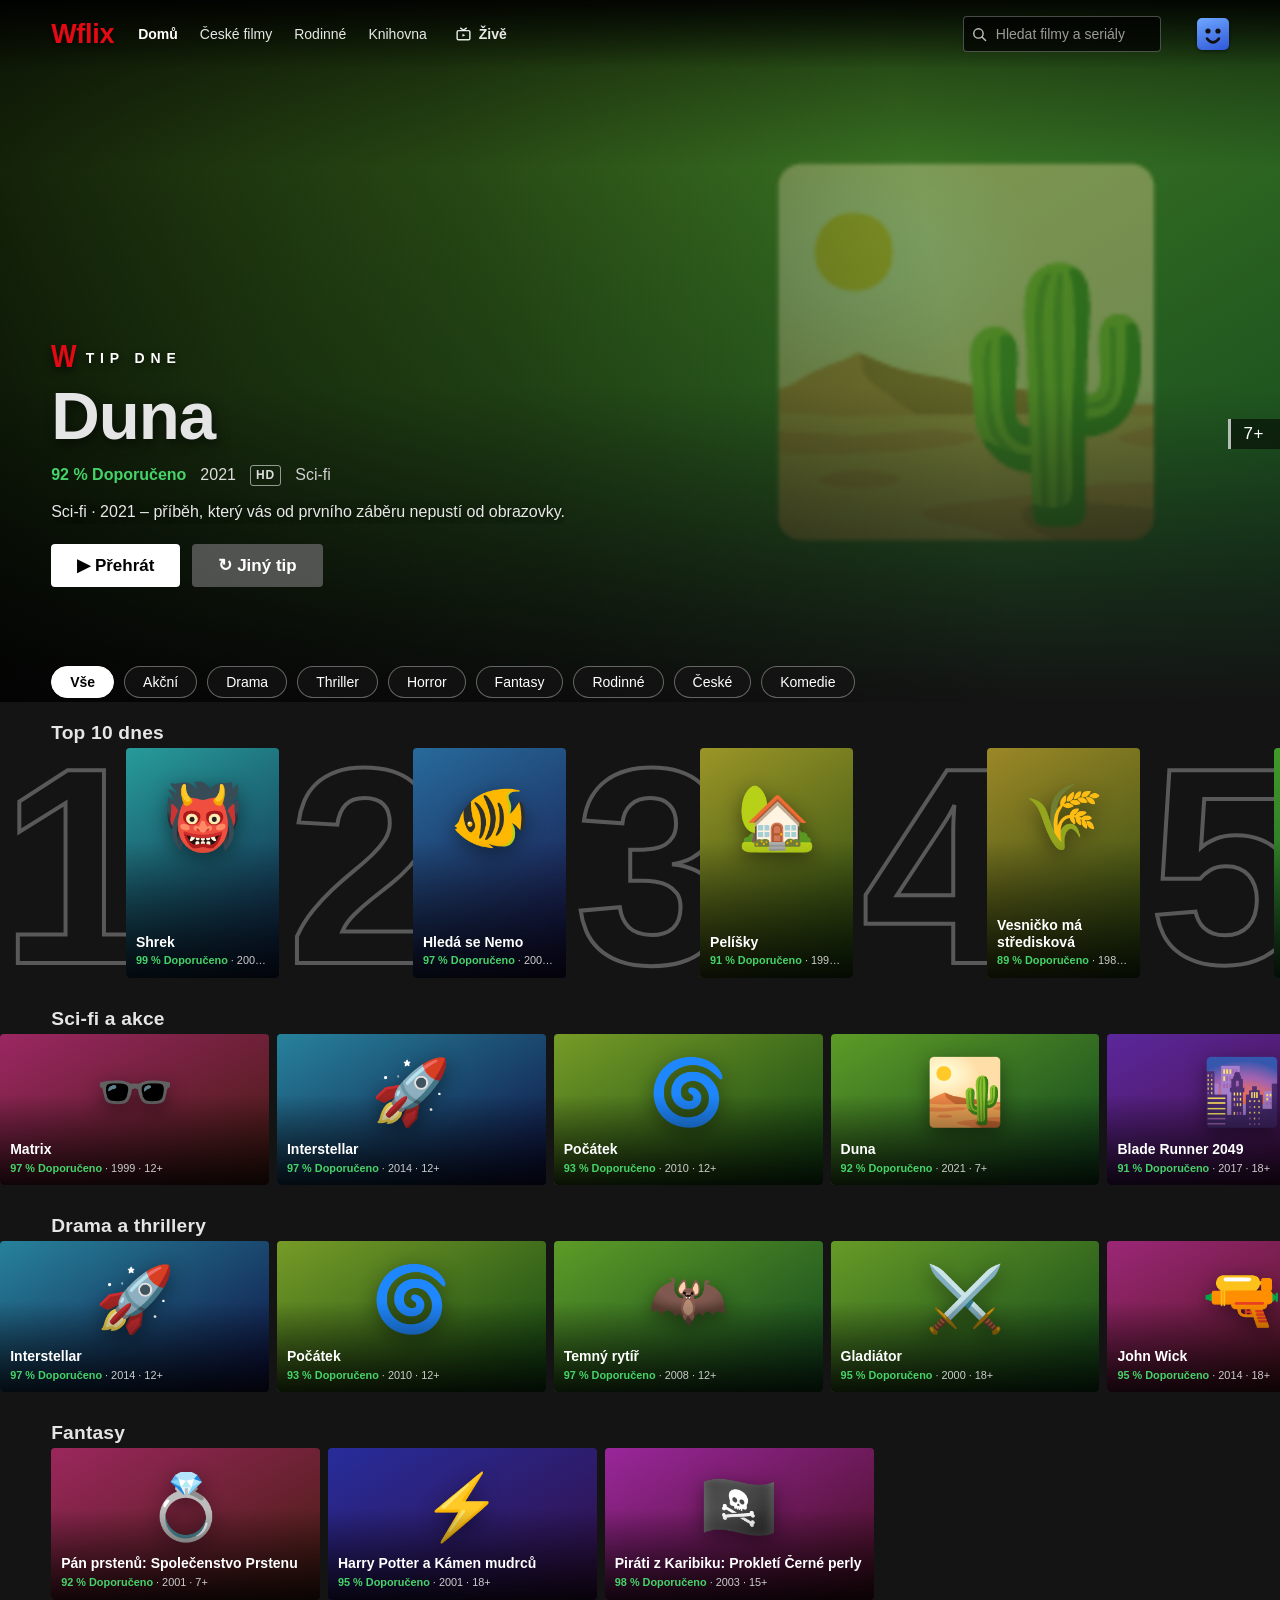
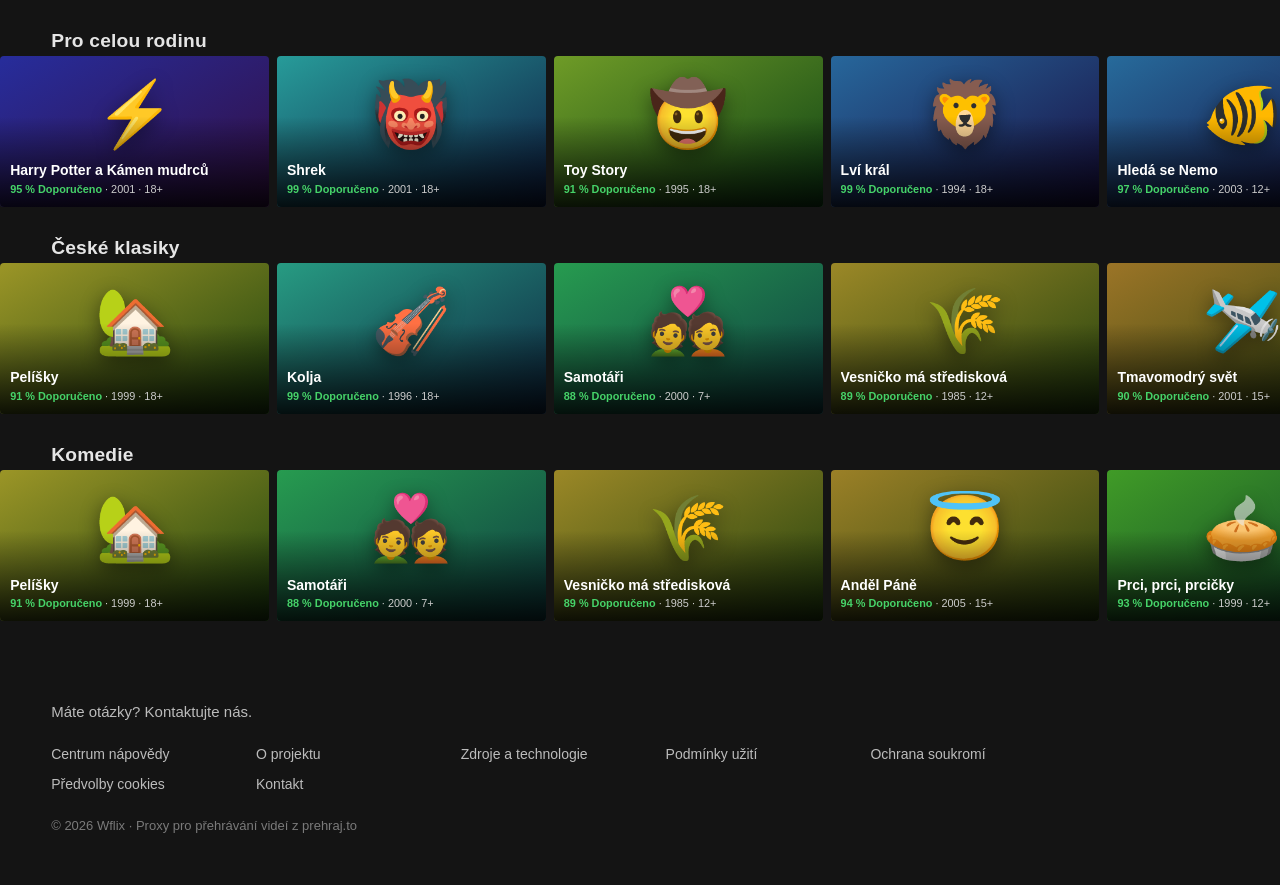
==== azure-app/PrehrajtoProxy/wwwroot/index.html @ 46065b95 "Admin panel v2: zámek webu, vypnutí frontendu, návštěvníci a správa proxy Když je potřeba web opravd" ====
<!DOCTYPE html>
<html lang="cs">
<head>
    <meta charset="UTF-8">
    <meta name="viewport" content="width=device-width, initial-scale=1.0">
    <meta name="theme-color" content="#141414">
    <meta name="description" content="Wflix – vyhledávej a přehrávej filmy a seriály.">
    <meta property="og:type" content="website">
    <meta property="og:site_name" content="Wflix">
    <meta property="og:locale" content="cs_CZ">
    <meta property="og:title" content="Wflix – filmy a seriály">
    <meta property="og:description" content="Wflix – vyhledávej a přehrávej filmy a seriály.">
    <meta name="twitter:card" content="summary">
    <meta name="twitter:title" content="Wflix – filmy a seriály">
    <meta name="twitter:description" content="Wflix – vyhledávej a přehrávej filmy a seriály.">
    <title>Wflix – filmy a seriály</title>
    <link rel="icon" type="image/svg+xml" href="data:image/svg+xml,<svg xmlns='http://www.w3.org/2000/svg' viewBox='0 0 100 100'><rect width='100' height='100' rx='18' fill='%23141414'/><text x='50' y='72' font-size='64' font-weight='900' text-anchor='middle' fill='%23e50914' font-family='Arial'>W</text></svg>">
    <link rel="stylesheet" href="styles.css?v=20261109-1">
    <link rel="stylesheet" href="intro.css?v=20261104-15">
    <noscript><style>.intro { display: none !important; }</style></noscript>
    <!-- Světlý režim se musí zapnout dřív než první vykreslení, jinak stránka blikne tmavě. -->
    <script>
        try {
            var wfSaved = JSON.parse(localStorage.getItem('wflix-settings') || '{}');
            if (wfSaved.theme === 'light') {
                document.documentElement.dataset.theme = 'light';
                document.querySelector('meta[name="theme-color"]').setAttribute('content', '#f5f5f5');
            }
        } catch (e) {}
    </script>
</head>
<body>
    <!-- Wflix intro: červené W ze čtyř štětců, zoom a lampy -->
    <div class="intro" id="intro" aria-hidden="true">
        <div class="nf" data-letter="W">
            <div class="helper-1">
                <div class="effect-brush">
                    <span class="fur-31"></span>
                    <span class="fur-30"></span>
                    <span class="fur-29"></span>
                    <span class="fur-28"></span>
                    <span class="fur-27"></span>
                    <span class="fur-26"></span>
                    <span class="fur-25"></span>
                    <span class="fur-24"></span>
                    <span class="fur-23"></span>
                    <span class="fur-22"></span>
                    <span class="fur-21"></span>
                    <span class="fur-20"></span>
                    <span class="fur-19"></span>
                    <span class="fur-18"></span>
                    <span class="fur-17"></span>
                    <span class="fur-16"></span>
                    <span class="fur-15"></span>
                    <span class="fur-14"></span>
                    <span class="fur-13"></span>
                    <span class="fur-12"></span>
                    <span class="fur-11"></span>
                    <span class="fur-10"></span>
                    <span class="fur-9"></span>
                    <span class="fur-8"></span>
                    <span class="fur-7"></span>
                    <span class="fur-6"></span>
                    <span class="fur-5"></span>
                    <span class="fur-4"></span>
                    <span class="fur-3"></span>
                    <span class="fur-2"></span>
                    <span class="fur-1"></span>
                </div>
                <div class="effect-lumieres">
                    <span class="lamp-1"></span>
                    <span class="lamp-2"></span>
                    <span class="lamp-3"></span>
                    <span class="lamp-4"></span>
                    <span class="lamp-5"></span>
                    <span class="lamp-6"></span>
                    <span class="lamp-7"></span>
                    <span class="lamp-8"></span>
                    <span class="lamp-9"></span>
                    <span class="lamp-10"></span>
                    <span class="lamp-11"></span>
                    <span class="lamp-12"></span>
                    <span class="lamp-13"></span>
                    <span class="lamp-14"></span>
                    <span class="lamp-15"></span>
                    <span class="lamp-16"></span>
                    <span class="lamp-17"></span>
                    <span class="lamp-18"></span>
                    <span class="lamp-19"></span>
                    <span class="lamp-20"></span>
                    <span class="lamp-21"></span>
                    <span class="lamp-22"></span>
                    <span class="lamp-23"></span>
                    <span class="lamp-24"></span>
                    <span class="lamp-25"></span>
                    <span class="lamp-26"></span>
                    <span class="lamp-27"></span>
                    <span class="lamp-28"></span>
                </div>
            </div>
            <div class="helper-2">
                <div class="effect-brush">
                    <span class="fur-31"></span>
                    <span class="fur-30"></span>
                    <span class="fur-29"></span>
                    <span class="fur-28"></span>
                    <span class="fur-27"></span>
                    <span class="fur-26"></span>
                    <span class="fur-25"></span>
                    <span class="fur-24"></span>
                    <span class="fur-23"></span>
                    <span class="fur-22"></span>
                    <span class="fur-21"></span>
                    <span class="fur-20"></span>
                    <span class="fur-19"></span>
                    <span class="fur-18"></span>
                    <span class="fur-17"></span>
                    <span class="fur-16"></span>
                    <span class="fur-15"></span>
                    <span class="fur-14"></span>
                    <span class="fur-13"></span>
                    <span class="fur-12"></span>
                    <span class="fur-11"></span>
                    <span class="fur-10"></span>
                    <span class="fur-9"></span>
                    <span class="fur-8"></span>
                    <span class="fur-7"></span>
                    <span class="fur-6"></span>
                    <span class="fur-5"></span>
                    <span class="fur-4"></span>
                    <span class="fur-3"></span>
                    <span class="fur-2"></span>
                    <span class="fur-1"></span>
                </div>
            </div>
            <div class="helper-3">
                <div class="effect-brush">
                    <span class="fur-31"></span>
                    <span class="fur-30"></span>
                    <span class="fur-29"></span>
                    <span class="fur-28"></span>
                    <span class="fur-27"></span>
                    <span class="fur-26"></span>
                    <span class="fur-25"></span>
                    <span class="fur-24"></span>
                    <span class="fur-23"></span>
                    <span class="fur-22"></span>
                    <span class="fur-21"></span>
                    <span class="fur-20"></span>
                    <span class="fur-19"></span>
                    <span class="fur-18"></span>
                    <span class="fur-17"></span>
                    <span class="fur-16"></span>
                    <span class="fur-15"></span>
                    <span class="fur-14"></span>
                    <span class="fur-13"></span>
                    <span class="fur-12"></span>
                    <span class="fur-11"></span>
                    <span class="fur-10"></span>
                    <span class="fur-9"></span>
                    <span class="fur-8"></span>
                    <span class="fur-7"></span>
                    <span class="fur-6"></span>
                    <span class="fur-5"></span>
                    <span class="fur-4"></span>
                    <span class="fur-3"></span>
                    <span class="fur-2"></span>
                    <span class="fur-1"></span>
                </div>
            </div>
            <div class="helper-4">
                <div class="effect-brush">
                    <span class="fur-31"></span>
                    <span class="fur-30"></span>
                    <span class="fur-29"></span>
                    <span class="fur-28"></span>
                    <span class="fur-27"></span>
                    <span class="fur-26"></span>
                    <span class="fur-25"></span>
                    <span class="fur-24"></span>
                    <span class="fur-23"></span>
                    <span class="fur-22"></span>
                    <span class="fur-21"></span>
                    <span class="fur-20"></span>
                    <span class="fur-19"></span>
                    <span class="fur-18"></span>
                    <span class="fur-17"></span>
                    <span class="fur-16"></span>
                    <span class="fur-15"></span>
                    <span class="fur-14"></span>
                    <span class="fur-13"></span>
                    <span class="fur-12"></span>
                    <span class="fur-11"></span>
                    <span class="fur-10"></span>
                    <span class="fur-9"></span>
                    <span class="fur-8"></span>
                    <span class="fur-7"></span>
                    <span class="fur-6"></span>
                    <span class="fur-5"></span>
                    <span class="fur-4"></span>
                    <span class="fur-3"></span>
                    <span class="fur-2"></span>
                    <span class="fur-1"></span>
                </div>
            </div>
        </div>
    </div>


    <!-- Top bar -->
    <header class="nav" id="nav">
        <div class="logo" onclick="goHome()" title="Domů">Wflix</div>
        <nav class="nav-links">
            <a onclick="goHome()">Domů</a>
            <a onclick="goHome(); setChip('České')">České filmy</a>
            <a onclick="goHome(); setChip('Rodinné')">Rodinné</a>
            <a onclick="openLibrary()">Knihovna</a>
        </nav>
        <button class="nav-live" id="liveBtn" type="button" title="Živé vysílání">
            <svg class="live-ico" viewBox="0 0 24 24" aria-hidden="true"><rect x="3" y="6.5" width="18" height="13" rx="2" fill="none" stroke="currentColor" stroke-width="2"/><path d="M8 3l4 3 4-3" fill="none" stroke="currentColor" stroke-width="2" stroke-linecap="round" stroke-linejoin="round"/><path d="M10.5 10.8v4.4l4-2.2z" fill="currentColor"/></svg>Živě
        </button>
        <div class="search-box" id="searchBox">
            <button id="searchBtn" onclick="searchMovies()" aria-label="Hledat" title="Hledat">
                <svg class="search-icon" viewBox="0 0 24 24" aria-hidden="true"><circle cx="10.5" cy="10.5" r="6.6" fill="none" stroke="currentColor" stroke-width="2"/><path d="M15.5 15.5 20.6 20.6" stroke="currentColor" stroke-width="2" stroke-linecap="round"/></svg>
                <span class="search-spinner" aria-hidden="true"></span>
            </button>
            <input type="text" id="searchInput" placeholder="Hledat filmy a seriály" autocomplete="off">
        </div>
        <div class="settings-wrap" id="settingsWrap">
            <button class="profile-btn" id="profileBtn" type="button" aria-label="Nastavení" title="Nastavení" onclick="openSettings()">
                <svg viewBox="0 0 32 32" aria-hidden="true"><circle cx="11" cy="13" r="2.6" fill="#101010"/><circle cx="21" cy="13" r="2.6" fill="#101010"/><path d="M10 20.5c1.9 2.6 4 3.9 6 3.9s4.1-1.3 6-3.9" stroke="#101010" stroke-width="2.6" fill="none" stroke-linecap="round"/></svg>
            </button>
        </div>
    </header>

    <div class="container">
        <div id="status" class="status"></div>

        <!-- Results -->
        <div id="resultsSection" class="results-section">
            <div id="resultsState" class="results-state"></div>
            <div id="resultsInfo" class="results-info"></div>
            <div id="resultsGrid" class="results-grid"></div>
        </div>

        <!-- Player -->
        <div id="playerSection" class="player-section">
            <button class="back-btn" onclick="goBack()">← Zpět</button>
            <div class="video-container">
                <video id="videoPlayer" controls></video>
                <div class="player-end" id="playerEnd" hidden>
                    <h3 class="player-end-title" id="playerEndTitle"></h3>
                    <div class="player-end-actions">
                        <button type="button" class="btn-play" id="endReplayBtn">↻ Pustit znovu</button>
                        <button type="button" class="btn-info" id="endHomeBtn">Domovská stránka</button>
                        <button type="button" class="btn-info" id="endSearchBtn">Hledat další</button>
                    </div>
                </div>
            </div>
            <div id="nowPlaying" class="now-playing"></div>
            <div class="player-actions">
                <a id="dlBtn" class="dl-btn" href="#" download>⬇ Stáhnout video</a>
                <button type="button" id="proxyBtn" class="dl-btn" hidden>▶ Přehrát přes server</button>
                <button type="button" id="favBtn" class="dl-btn" hidden>☆ Do oblíbených</button>
                <button type="button" id="pipBtn" class="dl-btn" hidden title="Obraz v obraze">⧉ Obraz v obraze</button>
                <button type="button" id="castBtn" class="dl-btn" hidden title="Přehrát video na TV (Chromecast, AirPlay, odkaz)">📺 Přehrát na TV</button>
                <span class="sub-pick" id="subtitleBar" hidden>
                    <label for="subtitleSelect">Titulky</label>
                    <select id="subtitleSelect" class="set-select" aria-label="Titulky"></select>
                    <span class="sub-note" id="subNote" hidden>Titulky se nepodařilo načíst</span>
                </span>
                <span class="src-mode" id="srcMode" hidden></span>
            </div>
            <div class="player-keys" id="playerKeys">
                Klávesy: <b>mezerník</b> přehrát/pauza · <b>← →</b> posun o 10 s · <b>↑ ↓</b> hlasitost · <b>F</b> celá obrazovka
            </div>
        </div>

        <!-- Živé vysílání: kanály z IPTV seznamů, přehrává hls.js -->
        <div id="liveSection" class="live-section">
            <div class="live-head">
                <h1 class="live-title">Živě</h1>
                <div class="live-tools">
                    <div class="lsrc" id="liveSrc">
                        <input type="hidden" id="liveSource" value="cz">
                        <button type="button" class="lsrc-btn" id="liveSrcBtn" aria-haspopup="listbox" aria-expanded="false" aria-label="Zdroj kanálů">
                            <span id="liveSrcLabel">Česko</span>
                            <svg viewBox="0 0 12 12" aria-hidden="true"><path d="M2 4l4 4 4-4" fill="none" stroke="currentColor" stroke-width="1.8" stroke-linecap="round" stroke-linejoin="round"/></svg>
                        </button>
                        <div class="lsrc-menu" id="liveSrcMenu">
                            <input class="lsrc-search" id="liveSrcSearch" type="search" placeholder="Hledat zemi…" autocomplete="off" aria-label="Hledat zemi">
                            <div class="lsrc-list" id="liveSrcList" role="listbox"></div>
                        </div>
                    </div>
                    <input class="live-filter" id="liveFilter" type="search" placeholder="Filtrovat kanály…" autocomplete="off" aria-label="Filtrovat kanály">
                </div>
            </div>
            <div class="live-tags" id="liveTags">
                <button class="lchip active" data-flag="all" type="button">Vše</button>
                <button class="lchip" data-flag="hd" type="button">1080p</button>
                <button class="lchip" data-flag="noGeo" type="button">Bez geo bloku</button>
                <button class="lchip" data-flag="only24" type="button">Jen 24/7</button>
            </div>
            <div id="liveState" class="results-state"></div>
            <div id="liveGrid" class="live-grid"></div>
        </div>

        <!-- Přehrávač živého vysílání -->
        <div id="livePlayerSection" class="player-section">
            <button class="back-btn" id="liveBackBtn">← Zpět na živě</button>
            <div class="video-container">
                <video id="liveVideo" controls playsinline></video>
            </div>
            <div id="liveNow" class="now-playing"></div>
            <div id="liveError" class="live-error" hidden></div>
        </div>

        <!-- Statické stránky (odkazy v patičce) -->
        <div id="pageSection" class="page-section">
            <button class="back-btn" id="pageBackBtn" onclick="closePage()">← Zpět</button>
            <h1 class="page-title" id="pageTitle"></h1>
            <div class="page-body" id="pageBody"></div>
        </div>

        <!-- Homepage catalog -->
        <div id="placeholder" class="catalog">
            <div id="hero"></div>
            <div id="chips" class="chips"></div>
            <div id="catalogRows"></div>
        </div>
    </div>

    <!-- Patička po vzoru Netflixu -->
    <footer class="footer">
        <div class="f-ask">Máte otázky? <button type="button" class="f-link" onclick="openPage('contact')">Kontaktujte nás.</button></div>
        <div class="f-links">
            <button type="button" class="f-link" onclick="openPage('help')">Centrum nápovědy</button>
            <button type="button" class="f-link" onclick="openPage('about')">O projektu</button>
            <button type="button" class="f-link" onclick="openPage('sources')">Zdroje a technologie</button>
            <button type="button" class="f-link" onclick="openPage('terms')">Podmínky užití</button>
            <button type="button" class="f-link" onclick="openPage('privacy')">Ochrana soukromí</button>
            <button type="button" class="f-link" onclick="openPage('cookies')">Předvolby cookies</button>
            <button type="button" class="f-link" onclick="openPage('contact')">Kontakt</button>
        </div>
        <div class="f-copy">© 2026 Wflix · Proxy pro přehrávání videí z prehraj.to</div>
    </footer>
    <div id="castDlg" class="cast-dlg" hidden role="dialog" aria-modal="true" aria-labelledby="castTitle">
        <div class="cast-box">
            <h2 id="castTitle">📺 Přehrát na TV</h2>
            <p class="cast-note">Telefon (nebo počítač) i TV musí být ve stejné Wi-Fi síti. Bluetooth na přenos videa nestačí.</p>
            <div class="cast-actions">
                <button type="button" id="castNative" class="dl-btn">📡 Najít zařízení v síti (Chromecast, AirPlay)</button>
                <button type="button" id="castShare" class="dl-btn" hidden>📤 Sdílet odkaz</button>
                <button type="button" id="castCopy" class="dl-btn">🔗 Zkopírovat odkaz pro TV</button>
            </div>
            <input id="castLink" class="cast-link" type="text" readonly aria-label="Odkaz na video pro TV">
            <p id="castMsg" class="cast-msg" role="status"></p>
            <details class="cast-help">
                <summary>Jak na to u LG webOS televize</summary>
                <ul>
                    <li><b>Nejjistější u každé TV:</b> na TV otevři Webový prohlížeč (nebo aplikaci Wflix) a zadej zkopírovaný odkaz. Funguje z jakéhokoli telefonu i prohlížeče.</li>
                    <li><b>iPhone, iPad, Mac (Safari):</b> tlačítko „Najít zařízení“ ukáže AirPlay. Na TV ho zapni v nastavení (Připojení, AirPlay).</li>
                    <li><b>Android:</b> zrcadlení obrazovky (Smart View, Přenést obrazovku, Screen Cast) přes Miracast. Na LG TV spusť aplikaci Sdílení obrazovky.</li>
                    <li>LG televize nemají Chromecast, proto je tam v prohlížeči nenajdeš. Chromecast se hodí pro Google TV a Chromecast klíčenky.</li>
                </ul>
            </details>
            <button type="button" id="castClose" class="dl-btn cast-close">Zavřít</button>
        </div>
    </div>
    <div id="healthDlg" class="cast-dlg health-dlg" hidden role="dialog" aria-modal="true" aria-labelledby="healthTitle">
        <div class="cast-box health-box" onclick="event.stopPropagation()">
            <h2 id="healthTitle">Status služby</h2>
            <div id="healthContent" class="health-content" aria-live="polite">Načítám stav…</div>
            <button type="button" id="healthClose" class="dl-btn cast-close">← Zpět</button>
        </div>
    </div>

    <script src="script.js?v=20261111-1"></script>
</body>
</html>
---- azure-app/PrehrajtoProxy/wwwroot/styles.css ----
:root {
            --red: #e50914; --red-dark: #b20710; --bg: #141414; --panel: #181818; --text: #e5e5e5; --muted: #8c8c8c; --green: #46d369;
            /* Vzhled titulků (Nastavení → Velikost / Pozadí titulků). Hodnoty přepisuje script.js. */
            --cue-size: 1.05em; --cue-bg: rgba(0,0,0,0.78); --cue-fg: #fff; --cue-shadow: 0 1px 2px #000;
        }
        * { box-sizing: border-box; margin: 0; padding: 0; }
        html { scroll-behavior: smooth; color-scheme: dark; }
        body {
            font-family: 'Netflix Sans', 'Helvetica Neue', Helvetica, Arial, -apple-system, 'Segoe UI', sans-serif;
            background: var(--bg);
            color: var(--text);
            min-height: 100vh;
            -webkit-font-smoothing: antialiased;
            overflow-x: hidden;
        }
        ::selection { background: var(--red); color: #fff; }
        button { font: inherit; border: none; cursor: pointer; color: inherit; background: none; }

        /* ---------- Top bar ---------- */
        .nav {
            position: fixed; top: 0; left: 0; right: 0; z-index: 50;
            display: flex; align-items: center; gap: 24px;
            padding: 16px 4%;
            background: linear-gradient(180deg, rgba(0,0,0,0.85) 0%, rgba(0,0,0,0) 100%);
            transition: background 0.3s, padding 0.3s, box-shadow 0.3s;
        }
        .nav.solid {
            background: var(--bg); box-shadow: 0 2px 12px rgba(0,0,0,0.6);
            padding-top: 8px; padding-bottom: 8px;
        }
        /* logo: červený wordmark; dřív se roztahovalo přes scaleY a Wflix pak vypadal stlačeně */
        .logo {
            font-weight: 900; font-size: 27px; line-height: 1; letter-spacing: -0.3px; color: var(--red);
            cursor: pointer; text-shadow: 0 3px 8px rgba(0,0,0,0.6); user-select: none;
            transition: font-size 0.3s;
        }
        .nav.solid .logo { font-size: 23px; }
        .nav-links { display: flex; gap: 22px; font-size: 14px; }
        .nav-links a { color: rgba(255,255,255,0.9); text-decoration: none; cursor: pointer; transition: color 0.15s; }
        .nav-links a:first-child { color: #fff; font-weight: 700; }
        .nav-links a:hover { color: #fff; }
        /* Hledání: vždy viditelné pole s lupou uvnitř, stejná výška jako profil */
        .search-box {
            margin-left: auto; display: flex; align-items: center;
            background: rgba(0,0,0,0.72); border: 1px solid rgba(255,255,255,0.28);
            border-radius: 4px; padding-right: 4px; transition: background 0.2s, border-color 0.2s;
        }
        .search-box:focus-within, .search-box.has-text { background: #000; border-color: #fff; }
        .search-box button {
            width: 32px; height: 34px; padding: 0; display: flex; align-items: center; justify-content: center;
            color: #fff; opacity: 0.75; border-radius: 4px;
        }
        .search-box button:hover { opacity: 1; }
        .search-box button:disabled { opacity: 0.45; cursor: default; }

        /* ---------- Nastavení ---------- */
        .settings-wrap { position: relative; margin-left: 12px; display: flex; align-items: center; }
        /* avatar profilu po vzoru Netflixu - jediné tlačítko, které otevírá Nastavení */
        .profile-btn {
            width: 32px; height: 32px; border-radius: 5px; overflow: hidden; flex: none;
            background: linear-gradient(160deg, #6fa8ff, #2f56d8); padding: 0;
            display: flex; align-items: center; justify-content: center;
            box-shadow: 0 1px 4px rgba(0,0,0,0.5); transition: filter 0.2s;
        }
        .profile-btn:hover { filter: brightness(1.18); }
        .profile-btn svg { width: 100%; height: 100%; display: block; }
        /* Nastavení je samostatná stránka (stejně jako odkazy v patičce) - do rozbalovacího
           panelu se všechny volby nevešly a na telefonu se v něm nedalo pořádně scrollovat. */
        .set-row {
            display: flex; align-items: center; justify-content: space-between; gap: 12px;
            padding: 12px 0; border-bottom: 1px solid rgba(255,255,255,0.08); font-size: 15px;
        }
        .set-row + .set-row { border-top: 0; }
        .set-hint { color: var(--muted); font-size: 13px; margin: 8px 0 0; line-height: 1.5; }
        .page-body h2:first-child { margin-top: 0; }
        .set-select { background: #000; color: #fff; border: 1px solid #444; border-radius: 4px; padding: 4px 6px; font: inherit; max-width: 150px; }
        .set-sub { display: none; align-items: center; justify-content: space-between; margin-top: 10px; }
        .set-sub.show { display: flex; }
        .set-sub input { width: 64px; background: #000; color: #fff; border: 1px solid #444; border-radius: 4px; padding: 4px 6px; font: inherit; }
        .switch { position: relative; width: 42px; height: 24px; flex: none; }
        .switch input { opacity: 0; width: 0; height: 0; }
        .switch span { position: absolute; inset: 0; background: #555; border-radius: 24px; cursor: pointer; transition: background 0.2s; }
        .switch span::before { content: ''; position: absolute; width: 18px; height: 18px; left: 3px; top: 3px; background: #fff; border-radius: 50%; transition: transform 0.2s; }
        .switch input:checked + span { background: var(--red); }
        .switch input:checked + span::before { transform: translateX(18px); }
        .search-box .search-icon { width: 17px; height: 17px; display: block; }
        .search-box button.busy .search-icon { display: none; }
        .search-spinner {
            display: none; width: 14px; height: 14px; border-radius: 50%;
            border: 2px solid rgba(255,255,255,0.28); border-top-color: #fff;
            animation: search-spin 0.7s linear infinite;
        }
        .search-box button.busy .search-spinner { display: block; }
        @keyframes search-spin { to { transform: rotate(360deg); } }
        .search-box input {
            width: 160px; padding: 7px 6px 7px 0; border: none; outline: none; background: transparent;
            color: #fff; font-size: 14px; transition: width 0.25s;
        }
        .search-box:focus-within input { width: 200px; }
        .search-box input::placeholder { color: #9a9a9a; }

        .container { max-width: none; }

        /* ---------- Hero (billboard po vzoru Netflix) ---------- */
        .hero {
            position: relative; height: 78vh; min-height: 460px; max-height: 760px;
            display: flex; align-items: flex-end; padding: 0 4% 9%;
            background: var(--hero-bg); overflow: hidden;
        }
        .hero::after {
            content: ''; position: absolute; inset: 0; z-index: 1;
            background:
                linear-gradient(77deg, rgba(0,0,0,0.85) 0%, rgba(0,0,0,0.45) 40%, rgba(0,0,0,0) 72%),
                linear-gradient(0deg, var(--bg) 0%, rgba(20,20,20,0) 45%),
                linear-gradient(180deg, rgba(0,0,0,0.6) 0%, rgba(0,0,0,0) 24%);
        }
        .hero-emoji {
            position: absolute; right: 8%; top: 50%; transform: translateY(-50%);
            font-size: min(32vw, 340px); opacity: 0.35; filter: blur(1px);
        }
        .hero-content { position: relative; z-index: 2; max-width: 560px; }
        /* řádek [W] TIP DNE jako u Netflixu řádek [N] SERIÁL */
        .hero-tag {
            display: flex; align-items: center; gap: 10px; margin-bottom: 10px;
            font-size: 14px; letter-spacing: 0.42em; font-weight: 600; color: #fff;
            text-transform: uppercase; text-shadow: 0 2px 6px rgba(0,0,0,0.6);
        }
        .hero-tag .w {
            color: var(--red); font-weight: 900; font-size: 27px; line-height: 1;
            letter-spacing: -1px; transform: scaleY(1.15); text-shadow: 0 3px 8px rgba(0,0,0,0.7);
        }
        .hero h2 { font-size: clamp(2rem, 6vw, 4.2rem); line-height: 1.03; font-weight: 800; letter-spacing: -1px; text-shadow: 2px 4px 12px rgba(0,0,0,0.6); }
        .hero .meta { display: flex; align-items: center; flex-wrap: wrap; gap: 6px 14px; margin: 14px 0 0; font-size: 16px; color: #ddd; }
        .hero .match { color: var(--green); font-weight: 700; }
        .hero .hd {
            font-size: 12px; font-weight: 700; letter-spacing: 1px; color: #ddd;
            border: 1px solid rgba(255,255,255,0.55); border-radius: 3px; padding: 0 5px; line-height: 1.6;
        }
        .hero .genres { color: #cfcfcf; }
        .hero-desc {
            margin-top: 14px; font-size: 16px; line-height: 1.5; color: #e8e8e8;
            text-shadow: 1px 2px 8px rgba(0,0,0,0.8);
            display: -webkit-box; -webkit-line-clamp: 3; -webkit-box-orient: vertical; overflow: hidden;
        }
        /* věkový box u pravé hrany billboardu */
        .hero-rating {
            position: absolute; right: 0; bottom: 36%; z-index: 2;
            background: rgba(0,0,0,0.55); color: #fff; font-size: 17px; letter-spacing: 0.5px;
            border-left: 3px solid rgba(255,255,255,0.7); padding: 5px 16px 5px 13px;
        }
        .hero-actions { display: flex; gap: 12px; flex-wrap: wrap; margin-top: 20px; }
        .btn-play, .btn-info {
            display: inline-flex; align-items: center; gap: 10px;
            padding: 11px 26px; border-radius: 4px; font-size: 17px; font-weight: 700;
            transition: background 0.2s, transform 0.1s;
        }
        .btn-play { background: #fff; color: #000; }
        .btn-play:hover { background: rgba(255,255,255,0.78); }
        .btn-info { background: rgba(109,109,110,0.7); color: #fff; }
        .btn-info:hover { background: rgba(109,109,110,0.45); }
        .btn-play:active, .btn-info:active { transform: scale(0.97); }

        /* ---------- Genre chips ---------- */
        .chips {
            display: flex; gap: 10px; padding: 0 4%; margin-top: -4vh;
            overflow-x: auto; overflow-y: hidden; overscroll-behavior-x: contain;
            position: relative; z-index: 3; scrollbar-width: none;
        }
        .chips::-webkit-scrollbar { display: none; }
        .chip {
            flex: none; padding: 7px 18px; border-radius: 999px; font-size: 14px;
            border: 1px solid rgba(255,255,255,0.35); background: rgba(20,20,20,0.7); color: #fff;
            transition: background 0.2s;
        }
        .chip:hover { background: rgba(255,255,255,0.15); }
        .chip.active { background: #fff; color: #000; border-color: #fff; font-weight: 700; }

        /* ---------- Rows (Netflix carousel) ---------- */
        #catalogRows { margin-top: 24px; }
        .cat-row { margin-bottom: 30px; }
        .cat-row h3 {
            display: flex; align-items: center; gap: 12px; padding: 0 4%; margin-bottom: 4px;
            font-size: clamp(17px, 1.5vw, 22px); font-weight: 700; color: #e5e5e5; letter-spacing: 0.2px;
        }
        /* "Prozkoumat vše" se u nadpisu řádku ukáže až po najetí myší (jako u Netflixu) */
        .row-more {
            font-size: 13px; font-weight: 700; color: #54b9c5; white-space: nowrap;
            opacity: 0; transform: translateX(-8px); transition: opacity 0.2s, transform 0.2s;
        }
        .cat-row:hover .row-more { opacity: 1; transform: none; }
        .row-wrap { position: relative; }
        .row-scroll {
            display: flex; gap: 8px; padding: 14px 4% 30px; margin: -14px 0 -30px;
            /* overflow-x: auto samo o sobě zapne i overflow-y: auto -> řada se pak dá posouvat
               nahoru/dolů (a swipe místo scrollování stránky táhne řádu). Proto je y natvrdo hidden. */
            overflow-x: auto; overflow-y: hidden;
            overscroll-behavior-x: contain; -webkit-overflow-scrolling: touch;
            scroll-snap-type: x proximity; scrollbar-width: none;
        }
        .row-scroll::-webkit-scrollbar { display: none; }
        .arrow {
            position: absolute; top: 0; bottom: 30px; width: 5%; z-index: 5;
            font-size: 52px; font-weight: 300; line-height: 1; color: #fff;
            opacity: 0; transition: opacity 0.2s, filter 0.2s;
        }
        .arrow.left {
            left: 0;
            background: linear-gradient(90deg, rgba(20,20,20,0.95) 0%, rgba(20,20,20,0.55) 55%, rgba(20,20,20,0) 100%);
        }
        .arrow.right {
            right: 0;
            background: linear-gradient(270deg, rgba(20,20,20,0.95) 0%, rgba(20,20,20,0.55) 55%, rgba(20,20,20,0) 100%);
        }
        .row-wrap:hover .arrow { opacity: 1; }
        .arrow:hover { filter: brightness(1.7); }
        @media (hover: none) {
            .arrow { display: none; }
            .row-more { display: none; }
            /* na dotyku hover "přilepí" a karta zůstane zvětšená - a přeteče přes řádu */
            .poster:hover { transform: none; }
            .poster:hover .play { opacity: 0; }
            .poster:active { transform: scale(0.97); }
            .movie-card:hover { transform: none; }
            .movie-card:hover .card-play { opacity: 0; }
            .movie-card:active { transform: scale(0.98); }
        }

        .poster {
            flex: none; position: relative; width: clamp(170px, 21vw, 300px); aspect-ratio: 16/9;
            scroll-snap-align: start; border-radius: 4px; transition: transform 0.25s, z-index 0s 0.25s;
            text-align: left; color: #fff; display: block;
        }
        .poster:hover { transform: scale(1.12); z-index: 10; transition: transform 0.25s; }
        .poster .art {
            position: absolute; inset: 0; border-radius: 4px; overflow: hidden;
            display: flex; flex-direction: column; justify-content: flex-end; padding: 10px;
        }
        .poster:hover .art { box-shadow: 0 14px 34px rgba(0,0,0,0.8); }
        .poster .emoji {
            position: absolute; top: 14%; left: 0; right: 0; text-align: center;
            font-size: clamp(40px, 5vw, 64px); filter: drop-shadow(0 6px 10px rgba(0,0,0,0.45));
        }
        .poster .shade { position: absolute; inset: 0; background: linear-gradient(180deg, transparent 40%, rgba(0,0,0,0.85) 100%); }
        .poster .play {
            position: absolute; top: 50%; left: 50%; transform: translate(-50%,-50%) scale(0.7);
            width: 46px; height: 46px; border-radius: 50%; border: 2px solid #fff; background: rgba(0,0,0,0.55);
            display: flex; align-items: center; justify-content: center; padding-left: 3px;
            opacity: 0; transition: all 0.2s;
        }
        .poster:hover .play { opacity: 1; transform: translate(-50%,-50%) scale(1); }
        .poster .p-title {
            position: relative; font-weight: 700; font-size: clamp(12px, 1.1vw, 14px); line-height: 1.2;
            display: -webkit-box; -webkit-line-clamp: 2; -webkit-box-orient: vertical; overflow: hidden;
        }
        .poster .p-meta {
            position: relative; font-size: clamp(10px, 0.85vw, 11px); line-height: 1.35; color: #ccc; margin-top: 3px;
            white-space: nowrap; overflow: hidden; text-overflow: ellipsis;
        }
        .poster .p-meta b { color: #46d369; }
        /* Ukazatel rozehranosti u "Pokračovat ve sledování" */
        .poster .progress {
            position: absolute; left: 0; right: 0; bottom: 0; height: 4px;
            background: rgba(255,255,255,0.28);
        }
        .poster .progress > i { display: block; height: 100%; background: var(--red); }
        /* Záložka (oblíbené) v rohu karty. Je to <span>, protože karta je <button>/<a> -
           vnořené tlačítko by bylo neplatné HTML. */
        .fav-btn {
            position: absolute; top: 6px; right: 6px; z-index: 4;
            width: 28px; height: 28px; border-radius: 50%; padding: 0;
            display: flex; align-items: center; justify-content: center;
            font-size: 15px; line-height: 1; color: #fff; cursor: pointer;
            background: rgba(0,0,0,0.55); border: 1px solid rgba(255,255,255,0.4);
            opacity: 0; transition: opacity 0.18s, background 0.18s, transform 0.15s;
        }
        .poster:hover .fav-btn, .movie-card:hover .fav-btn,
        .fav-btn.on, .fav-btn:focus-visible { opacity: 1; }
        .fav-btn:hover { background: rgba(0,0,0,0.82); transform: scale(1.08); }
        .fav-btn.on { color: #ffd15c; border-color: rgba(255,209,92,0.8); }
        @media (hover: none) { .fav-btn { opacity: 0.92; } }
        /* Filtr přímo v řadě oblíbených (aby se dala prohledat i dlouhá knihovna) */
        .row-filter {
            width: 180px; max-width: 46vw; padding: 5px 9px; border-radius: 4px; font: inherit;
            font-size: 13px; color: #fff; background: rgba(0,0,0,0.6);
            border: 1px solid rgba(255,255,255,0.25); outline: none;
        }
        .row-filter:focus { border-color: #fff; }
        .row-filter::placeholder { color: #9a9a9a; }

        /* Top 10 ranked - portrétní plakát vedle obřího čísla jako na Netflixu */
        .poster.ranked { width: auto; aspect-ratio: auto; height: clamp(150px, 19vw, 230px); display: flex; align-items: stretch; }
        .poster.ranked .rank {
            flex: none; font-size: clamp(170px, 22vw, 280px); font-weight: 900; line-height: 0.8;
            color: var(--bg); -webkit-text-stroke: 4px #595959; letter-spacing: -14px; text-align: right;
            align-self: flex-end; padding-right: 0; margin-right: -16px; position: relative; z-index: 0;
        }
        .poster.ranked .art { position: relative; flex: none; inset: auto; height: 100%; aspect-ratio: 2 / 3; z-index: 1; }

        /* Thumbnails */
        .poster .thumb { position: absolute; inset: 0; width: 100%; height: 100%; object-fit: cover; opacity: 0; transition: opacity 0.5s; }
        .poster .art.has-img .thumb { opacity: 1; }
        .poster .thumb.portrait { object-fit: cover; }   /* plakáty z iTunes jsou na výšku -> ořízneme je na kartu, jako Netflix */
        .poster .art.has-img .emoji { display: none; }
        .hero-img { position: absolute; inset: 0; width: 100%; height: 100%; object-fit: cover; opacity: 0; transition: opacity 0.8s; }
        .hero-img.portrait { object-fit: contain; object-position: right center; }
        .hero-img.on { opacity: 1; }
        .hero.has-img .hero-emoji { display: none; }

        /* ---------- Search results ---------- */
        .results-section, .player-section { display: none; }
        .results-section { padding: 100px 4% 0; }
        .results-info { color: var(--muted); font-size: 16px; margin-bottom: 18px; }
        .results-grid { display: grid; grid-template-columns: repeat(auto-fill, minmax(230px, 1fr)); gap: 40px 8px; }

        /* Stav hledání je součástí stránky s výsledky - žádná plovoucí hláška v rohu. */
        .results-state { display: none; align-items: center; gap: 14px; padding: 16px 20px; margin-bottom: 22px;
            border-radius: 6px; background: rgba(255,255,255,0.07); border-left: 4px solid rgba(255,255,255,0.45);
            color: #f2f2f2; font-size: 15px; line-height: 1.45; }
        .results-state.show { display: flex; }
        .results-state.error { border-left-color: var(--red); background: rgba(229,9,20,0.16); }
        .results-state.empty { border-left-color: #f5c518; background: rgba(245,197,24,0.12); }
        .results-state .state-text { flex: 1 1 auto; }
        .results-state .state-btn { flex: 0 0 auto; background: #fff; color: #000; border: 0; border-radius: 4px;
            padding: 8px 16px; font: inherit; font-weight: 700; cursor: pointer; }
        .results-state .state-btn:hover { background: rgba(255,255,255,0.75); }
        .results-state.ratelimit { border-left-color: #f5c518; background: rgba(245,197,24,0.12); }
        .rl-body { flex: 1 1 auto; min-width: 0; }
        .rl-title { font-weight: 700; margin-bottom: 4px; }
        .rl-text { color: var(--muted); font-size: 0.92em; line-height: 1.4; }
        .rl-bar { height: 4px; margin-top: 10px; border-radius: 2px; background: rgba(255,255,255,0.14); overflow: hidden; }
        .rl-bar > i { display: block; height: 100%; width: 0; background: #f5c518; }
        .status.ratelimit { display: block; background: rgba(245,197,24,0.12); border-left: 4px solid #f5c518; }
        .spinner { width: 18px; height: 18px; flex: 0 0 auto; border-radius: 50%; border: 2px solid rgba(255,255,255,0.25);
            border-top-color: #fff; animation: spin 0.8s linear infinite; }
        @keyframes spin { to { transform: rotate(360deg); } }
        .skel-card { aspect-ratio: 16 / 9; border-radius: 4px; background: rgba(255,255,255,0.06); animation: pulse 1.4s ease-in-out infinite; }
        @keyframes pulse { 0%, 100% { opacity: 0.45; } 50% { opacity: 1; } }
        .movie-card {
            display: block; text-decoration: none; color: inherit; border-radius: 6px; cursor: pointer;
            background: #181818; overflow: hidden; position: relative;
            transition: transform 0.25s, box-shadow 0.25s;
        }
        .movie-card:hover { transform: scale(1.06); z-index: 5; box-shadow: 0 16px 40px rgba(0,0,0,0.85); }
        .movie-card img { width: 100%; aspect-ratio: 16/9; object-fit: cover; background: #2a2a2a; display: block; }
        /* kruhové Přehrát po najetí na kartu ve výsledcích hledání */
        .card-play {
            position: absolute; top: 0; left: 0; right: 0; aspect-ratio: 16/9; z-index: 2;
            display: flex; align-items: center; justify-content: center;
            background: rgba(0,0,0,0.4); opacity: 0; transition: opacity 0.2s; pointer-events: none;
        }
        .movie-card:hover .card-play { opacity: 1; }
        .card-play i {
            width: 54px; height: 54px; border-radius: 50%; border: 2px solid #fff;
            background: rgba(0,0,0,0.5); display: flex; align-items: center; justify-content: center;
            font-style: normal; font-size: 20px; padding-left: 4px; color: #fff;
        }
        .movie-card .info { padding: 10px 12px 14px; }
        .movie-card .title { font-weight: 600; font-size: 14px; line-height: 1.3; display: -webkit-box; -webkit-line-clamp: 2; -webkit-box-orient: vertical; overflow: hidden; }
        .movie-card .year { color: #46d369; font-size: 12px; margin-top: 5px; font-weight: 600; }

        /* ---------- Player ---------- */
        .player-section { padding: 80px 4% 0; max-width: 1400px; margin: 0 auto; }
        .back-btn {
            display: inline-flex; align-items: center; gap: 8px; margin-bottom: 14px;
            padding: 8px 18px; border-radius: 4px; background: rgba(109,109,110,0.5); font-size: 15px;
        }
        .back-btn:hover { background: rgba(109,109,110,0.8); }
        .video-container {
            position: relative;
            background: #000; border-radius: 6px; overflow: hidden; aspect-ratio: 16/9;
            display: flex; align-items: center; justify-content: center; box-shadow: 0 20px 60px rgba(0,0,0,0.7);
        }
        video { width: 100%; height: 100%; }
        .now-playing { margin-top: 18px; font-size: 24px; font-weight: 700; }
        .player-actions { display: flex; flex-wrap: wrap; align-items: center; gap: 10px; margin-top: 14px; }
        .player-actions[hidden] { display: none; }
        .dl-btn {
            display: inline-flex; align-items: center; gap: 8px;
            padding: 8px 18px; border-radius: 4px; background: rgba(109,109,110,0.5); font-size: 15px;
        }
        .dl-btn[hidden] { display: none; }
        .dl-btn:hover { background: rgba(109,109,110,0.8); }
        .sub-pick { display: inline-flex; align-items: center; gap: 8px; font-size: 14px; color: var(--muted); }
        .sub-pick[hidden] { display: none; }
        .sub-pick .set-select { max-width: 220px; }
        .sub-note { font-size: 13px; color: #f08a80; }
        video::cue {
            background: var(--cue-bg); color: var(--cue-fg); text-shadow: var(--cue-shadow);
            font-size: var(--cue-size);
        }
        .player-keys { margin-top: 10px; font-size: 12px; color: var(--muted); line-height: 1.6; }
        .player-keys b { color: #cfcfcf; font-weight: 600; }
        /* Zdroj, ze kterého zrovna hraje: CDN (přímo) nebo server (relay po chybách). */
        .src-mode { font-size: 12px; color: var(--muted); white-space: nowrap; }
        .src-mode[hidden] { display: none; }
        .src-mode.relay { color: #f5c518; }
        .dl-btn.on { color: #ffd15c; }
        /* Po skončení videa: co dál. Leží přes video, takže neposouvá stránku. */
        .player-end {
            position: absolute; inset: 0; display: flex; flex-direction: column;
            align-items: center; justify-content: center; gap: 18px; padding: 20px;
            text-align: center; background: linear-gradient(180deg, rgba(0,0,0,0.82), rgba(0,0,0,0.94));
        }
        .player-end[hidden] { display: none; }
        .player-end-title {
            font-size: clamp(15px, 2.2vw, 20px); font-weight: 700; line-height: 1.35;
            max-width: 90%; text-shadow: 0 2px 8px rgba(0,0,0,0.8);
        }
        .player-end-actions { display: flex; flex-wrap: wrap; gap: 10px; justify-content: center; }
        .player-end-actions .btn-play, .player-end-actions .btn-info { font-size: 15px; padding: 9px 18px; }

        /* ---------- Status ---------- */
        .status { margin: 90px 4% 0; padding: 14px 18px; border-radius: 4px; display: none; }
        .status.error { display: block; background: rgba(229,9,20,0.15); border-left: 4px solid var(--red); }
        .status.success { display: block; background: rgba(70,211,105,0.12); border-left: 4px solid #46d369; }
        .status.loading { display: block; background: rgba(255,255,255,0.08); border-left: 4px solid #fff; }

        /* ---------- Footer (Netflix patička) ---------- */
        /* ---------- Živé vysílání (IPTV kanály) ---------- */
        /* "Živě" je položka menu, ne stavová kontrolka - žádná tečka ani pilulka */
        .nav-live {
            display: inline-flex; align-items: center; flex: none;
            padding: 8px 4px; font-size: 14px; font-weight: 700; line-height: 1;
            color: rgba(255,255,255,0.9); border-radius: 4px;
            transition: color 0.15s;
        }
        .nav-live:hover { color: #fff; }
        .nav-live .live-ico {
            width: 17px; height: 17px; display: block; margin-right: 7px; flex: none;
        }
        .nav-live.active { color: #fff; }
        .nav-live.active .live-ico { color: var(--red); }
        /* Odznak aktivního proxy serveru - malý, aby nerušil, ale bylo vidět, přes co to jde. */
        /* Po přepnutí na jiný server je odznak chvíli jantarový - "tady se něco stalo". */
        .live-section { display: none; padding: 100px 4% 0; }
        .live-head {
            display: flex; align-items: center; justify-content: space-between;
            gap: 12px; flex-wrap: wrap; margin-bottom: 20px;
        }
        .live-title { font-size: clamp(22px, 2.6vw, 30px); font-weight: 800; letter-spacing: -0.3px; }
        .live-tools { display: flex; align-items: center; gap: 8px; flex-wrap: wrap; }
        .live-tools .set-select { max-width: 170px; padding: 6px 8px; font-size: 14px; }
        /* Vlastní výběr zdroje kanálů (místo nativního <select>) */
        .lsrc { position: relative; }
        .lsrc-btn { display: flex; align-items: center; justify-content: space-between; gap: 8px; width: 100%; min-width: 150px; background: #000; color: #fff; border: 1px solid #444; border-radius: 4px; padding: 6px 10px; font-size: 14px; text-align: left; }
        .lsrc-btn:hover, .lsrc.open .lsrc-btn { border-color: #777; }
        .lsrc-btn svg { width: 12px; height: 12px; flex: none; transition: transform 0.15s; }
        .lsrc.open .lsrc-btn svg { transform: rotate(180deg); }
        .lsrc-menu { display: none; position: absolute; top: calc(100% + 6px); left: 0; z-index: 60; width: 260px; max-width: calc(100vw - 28px); background: #181818; border: 1px solid #333; border-radius: 6px; box-shadow: 0 8px 24px rgba(0,0,0,0.7); }
        .lsrc.open .lsrc-menu { display: block; }
        .lsrc-search { display: block; width: calc(100% - 16px); margin: 8px; padding: 6px 9px; background: #000; color: #fff; border: 1px solid #444; border-radius: 4px; font: inherit; font-size: 13px; outline: none; }
        .lsrc-list { max-height: min(60vh, 340px); overflow-y: auto; padding-bottom: 6px; }
        .lsrc-group { padding: 8px 12px 4px; font-size: 11px; font-weight: 700; color: var(--muted); text-transform: uppercase; letter-spacing: 0.5px; }
        .lsrc-item { display: block; width: 100%; text-align: left; padding: 7px 12px; font-size: 14px; color: var(--text); }
        .lsrc-item:hover, .lsrc-item:focus-visible { background: #2a2a2a; outline: none; }
        .lsrc-item.active { color: #fff; font-weight: 700; box-shadow: inset 3px 0 0 var(--red); }
        .lsrc-note { padding: 8px 12px; font-size: 13px; color: var(--muted); }
        .live-filter {
            width: 210px; max-width: 60vw; padding: 7px 10px; border-radius: 4px; font: inherit;
            font-size: 14px; color: #fff; background: #000; border: 1px solid #444; outline: none;
        }
        .live-filter:focus { border-color: #fff; }
        .live-grid { display: grid; grid-template-columns: repeat(auto-fill, minmax(148px, 1fr)); gap: 10px 8px; }
        .live-card {
            display: flex; flex-direction: column; align-items: center; gap: 6px;
            padding: 10px 8px 12px; border-radius: 6px; text-align: center;
            background: #181818; border: 1px solid #262626;
            transition: background 0.2s, border-color 0.2s, transform 0.15s;
        }
        .live-card:hover { background: #232323; border-color: #454545; }
        .live-card:active { transform: scale(0.98); }
        .lc-logo {
            width: 100%; aspect-ratio: 16/9; display: flex; align-items: center; justify-content: center;
            background: #0d0d0d; border-radius: 4px; overflow: hidden; padding: 6px;
        }
        .lc-logo img { max-width: 100%; max-height: 100%; object-fit: contain; }
        .lc-init { font-size: 20px; font-weight: 800; letter-spacing: 0.5px; color: #fff; opacity: 0.85; }
        .lc-name {
            font-size: 13px; font-weight: 600; line-height: 1.25; color: #fff;
            display: -webkit-box; -webkit-line-clamp: 2; -webkit-box-orient: vertical; overflow: hidden;
        }
        .lc-group { font-size: 11px; color: var(--muted); white-space: nowrap; overflow: hidden; text-overflow: ellipsis; max-width: 100%; }
        .live-tags { display: flex; flex-wrap: wrap; gap: 8px; margin-bottom: 16px; }
        .lchip {
            padding: 6px 14px; border-radius: 999px; font-size: 13px; font-weight: 600;
            color: #e5e5e5; background: rgba(255,255,255,0.07); border: 1px solid rgba(255,255,255,0.2);
        }
        .lchip:hover { background: rgba(255,255,255,0.14); }
        .lchip.active { background: #fff; color: #000; border-color: #fff; }
        .lc-badges {
            display: flex; flex-wrap: wrap; gap: 4px; justify-content: center; margin-top: 2px;
        }
        .lc-badge {
            font-size: 10px; font-weight: 700; letter-spacing: 0.2px; line-height: 1.6;
            padding: 0 5px; border-radius: 3px; white-space: nowrap;
            background: rgba(255,255,255,0.12); color: #ddd;
        }
        .lc-badge.geo { background: rgba(245,197,24,0.18); color: #f5c518; }
        .lc-badge.not24 { background: rgba(255,255,255,0.08); color: #9a9a9a; }
        .lc-badge.q { background: rgba(84,185,197,0.18); color: #54b9c5; }
        .live-more {
            grid-column: 1 / -1; justify-self: center; margin-top: 10px;
            padding: 10px 22px; border-radius: 999px; font-size: 14px; font-weight: 700;
            background: rgba(255,255,255,0.1); border: 1px solid rgba(255,255,255,0.25); color: #fff;
        }
        .live-more:hover { background: rgba(255,255,255,0.2); }
        .live-error {
            margin-top: 14px; padding: 12px 16px; border-radius: 6px; font-size: 14px; line-height: 1.5;
            background: rgba(229,9,20,0.14); border-left: 4px solid var(--red); color: #f2f2f2;
        }

        /* ---------- Fokus (klávesnice, TV dálkový ovladač) ---------- */
        :focus-visible {
            outline: 3px solid #fff; outline-offset: 3px; border-radius: 6px;
        }
        .poster:focus-visible, .movie-card:focus-visible { outline-offset: 2px; }
        .chip:focus-visible, .btn-play:focus-visible, .btn-info:focus-visible,
        .search-box input:focus-visible, .arrow:focus-visible { outline-offset: 2px; }

        .footer { margin-top: 46px; padding: 36px 4% 52px; color: var(--muted); font-size: 14px; }
        .f-ask { margin-bottom: 26px; color: #bcbcbc; font-size: 15px; }
        .f-links {
            display: grid; grid-template-columns: repeat(auto-fill, minmax(170px, 1fr));
            gap: 14px 24px; max-width: 1000px; margin-bottom: 26px;
        }
        .f-link {
            color: #bcbcbc; cursor: pointer; transition: color 0.15s;
            background: none; border: 0; padding: 0; font: inherit; text-align: left;
        }
        .f-link:hover { color: #fff; text-decoration: underline; }
        .f-copy { color: #7a7a7a; font-size: 13px; }

        /* ---------- Statické stránky z patičky ---------- */
        .page-section { display: none; padding: 100px 4% 0; max-width: 900px; }
        .page-title { font-size: 34px; font-weight: 800; margin: 6px 0 22px; }
        .page-body { color: #cfcfcf; font-size: 16px; line-height: 1.7; }
        .page-body h2 { color: #fff; font-size: 19px; font-weight: 700; margin: 28px 0 10px; }
        .page-body p { margin-bottom: 14px; }
        .page-body ul { margin: 0 0 14px 22px; }
        .page-body li { margin-bottom: 8px; }
        .page-body a { color: #fff; text-decoration: underline; }
        .page-body code { background: rgba(255,255,255,0.1); padding: 1px 6px; border-radius: 4px; font-size: 14px; }
        .page-body .btn-play { margin-top: 6px; }

        /* ---------- Tablet: karty větší, aby se do nich vešel název i metařádek ---------- */
        @media (max-width: 1180px) {
            .nav { gap: 16px; }
            .nav-links { gap: 16px; font-size: 13px; }
            .poster { width: clamp(160px, 30vw, 240px); }
            .poster.ranked { height: clamp(190px, 30vw, 250px); }
            .poster.ranked .rank {
                font-size: clamp(120px, 26vw, 200px); letter-spacing: -10px;
                margin-right: -10px; -webkit-text-stroke: 3px #595959;
            }
            .cat-row { margin-bottom: 24px; }
        }

        @media (max-width: 900px) {
            /* odkazy v liště jsou jen zkratky do kategorií - na úzké obrazovce je nahradí chips */
            .nav-links { display: none; }
            .nav { padding-left: 14px; padding-right: 14px; }
            .row-scroll { gap: 6px; }
            /* na užší obrazovce se plakát na výšku nevejde vedle textu - roztáhneme ho přes
               celý billboard a text podložíme zdola, ať nevzniká ostrý šev uprostřed */
            .hero-img.portrait { object-fit: cover; object-position: 50% 25%; }
            .hero::after {
                background:
                    linear-gradient(0deg, var(--bg) 3%, rgba(20,20,20,0.72) 42%, rgba(20,20,20,0.05) 74%),
                    linear-gradient(180deg, rgba(0,0,0,0.65) 0%, rgba(0,0,0,0) 28%);
            }
        }

        /* ---------- Mobil ---------- */
        @media (max-width: 700px) {
            .nav { gap: 10px; padding: 12px 14px; }
            .logo { font-size: 24px; }
            .nav.solid .logo { font-size: 21px; }
            /* hledání dostane zbytek šířky, ať se do pole vejde i delší dotaz */
            .search-box { flex: 1 1 auto; min-width: 0; margin-left: 0; }
            .search-box input, .search-box:focus-within input { width: 100%; min-width: 0; }
            .settings-wrap { margin-left: 8px; }
            .set-row { flex-wrap: wrap; }
            .hero { height: 62vh; min-height: 380px; padding-bottom: 12%; }
            .hero-content { max-width: none; }
            .hero h2 { font-size: clamp(1.7rem, 8.5vw, 2.4rem); }
            .hero-desc { font-size: 14px; -webkit-line-clamp: 2; }
            .hero-rating { font-size: 14px; bottom: 30%; padding: 4px 12px 4px 10px; }
            .hero-actions { margin-top: 14px; gap: 8px; }
            .btn-play, .btn-info { font-size: 15px; padding: 8px 18px; }
            .chips { gap: 8px; margin-top: -18px; }
            .chip { padding: 6px 14px; font-size: 13px; }
            .cat-row h3 { font-size: 16px; gap: 8px; }
            .row-scroll { padding: 12px 14px 26px; margin: -12px 0 -26px; }
            .cat-row h3, .chips, .footer { padding-left: 14px; padding-right: 14px; }
            .poster { width: clamp(150px, 42vw, 210px); }
            .poster.ranked { height: clamp(170px, 48vw, 230px); }
            .poster.ranked .rank { font-size: clamp(105px, 30vw, 160px); letter-spacing: -7px; -webkit-text-stroke: 2px #595959; }
            .results-section { padding: 78px 14px 0; }
            .results-grid { grid-template-columns: repeat(2, 1fr); gap: 20px 8px; }
            .player-section { padding: 74px 14px 0; }
            .now-playing { font-size: 19px; margin-top: 14px; }
            .player-end { gap: 14px; padding: 14px; }
            .player-end-actions { gap: 8px; }
            .player-end-actions .btn-play, .player-end-actions .btn-info { font-size: 13px; padding: 7px 14px; }
            .page-section { padding: 86px 14px 0; }
            .page-title { font-size: 26px; }
            .page-body { font-size: 15px; }
            .footer { padding-left: 14px; padding-right: 14px; }
            .f-links { grid-template-columns: repeat(2, 1fr); gap: 12px 16px; }
            .nav-live { padding: 8px 2px; font-size: 13px; }
            .nav-live .live-ico { width: 16px; height: 16px; margin-right: 6px; }
            .player-keys { display: none; }
            .live-section { padding: 86px 14px 0; }
            .live-head { gap: 10px; margin-bottom: 16px; }
            .live-tools { width: 100%; }
            .live-tools .set-select { flex: 1 1 auto; max-width: none; }
            .lsrc { flex: 1 1 auto; }
            .lsrc-menu { width: 100%; }
            .live-filter { width: 100%; max-width: none; }
            .live-tags { gap: 6px; margin-bottom: 12px; }
            .lchip { padding: 5px 11px; font-size: 12px; }
            .live-grid { grid-template-columns: repeat(auto-fill, minmax(112px, 1fr)); gap: 8px 6px; }
            .live-card { padding: 8px 6px 10px; }
            .lc-name { font-size: 12px; }
        }

        /* ---------- Velká obrazovka / TV: víc místa, čitelnější text, tučné ovládání ---------- */
        @media (min-width: 1600px) {
            .hero-content { max-width: 700px; }
            .hero .meta { font-size: 18px; }
            .hero-desc { font-size: 18px; }
            .poster { width: clamp(220px, 17vw, 320px); }
            .cat-row h3 { font-size: clamp(20px, 1.3vw, 26px); }
            .cat-row { margin-bottom: 38px; }
            .btn-play, .btn-info { font-size: 18px; padding: 12px 30px; }
            .now-playing { font-size: 28px; }
        }

        /* ---------- Bezpečné okraje (výřez, zaoblené rohy) ---------- */
        @supports (padding: env(safe-area-inset-left)) {
            .nav {
                padding-top: calc(16px + env(safe-area-inset-top));
                padding-left: max(4%, env(safe-area-inset-left));
                padding-right: max(4%, env(safe-area-inset-right));
            }
            .nav.solid { padding-top: calc(8px + env(safe-area-inset-top)); }
            .footer { padding-bottom: calc(52px + env(safe-area-inset-bottom)); }
            /* na telefonu zůstává kompaktní lišta, jen se posune pod výřez */
            @media (max-width: 700px) {
                .nav {
                    padding-top: calc(12px + env(safe-area-inset-top));
                    padding-left: max(14px, env(safe-area-inset-left));
                    padding-right: max(14px, env(safe-area-inset-right));
                }
                .nav.solid { padding-top: calc(8px + env(safe-area-inset-top)); }
            }
        }

        /* ---------- Wflix intro: overlay nad stránkou (animace je v intro.css) ---------- */
        body.intro-lock { overflow: hidden; }

        .intro {
            position: fixed; inset: 0; z-index: 9999;
            display: flex; align-items: center; justify-content: center;
            overflow: hidden; background: #000; color: #fff;
            opacity: 1; visibility: visible;
            transition: opacity 0.32s ease, visibility 0.32s ease;
        }
        .intro[hidden] { display: none; }
        .intro.is-leaving { opacity: 0; visibility: hidden; pointer-events: none; }

        /* ---------- Světlý režim ---------- */
        /* Tmavý režim zůstává výchozí. Přepínač je jen přebarvení povrchu - billboard,
           plakáty a přehrávač mají pod sebou obrázek/video, takže zůstávají tmavé. */
        [data-theme="light"] {
            color-scheme: light;
            --bg: #f5f5f5; --panel: #ffffff; --text: #141414; --muted: #5c5c5c;
        }
        [data-theme="light"] .nav { background: linear-gradient(180deg, rgba(255,255,255,0.97) 0%, rgba(255,255,255,0.72) 70%, rgba(255,255,255,0) 100%); }
        [data-theme="light"] .nav.solid { background: #fff; box-shadow: 0 2px 12px rgba(0,0,0,0.14); }
        [data-theme="light"] .nav-links a { color: rgba(20,20,20,0.75); }
        [data-theme="light"] .nav-links a:first-child { color: #141414; }
        [data-theme="light"] .nav-links a:hover { color: #000; }
        [data-theme="light"] .nav-live { color: rgba(20,20,20,0.8); }
        [data-theme="light"] .nav-live:hover, [data-theme="light"] .nav-live.active { color: #000; }
        [data-theme="light"] .search-box { background: #fff; border-color: rgba(0,0,0,0.22); }
        [data-theme="light"] .search-box:focus-within, [data-theme="light"] .search-box.has-text { background: #fff; border-color: #141414; }
        [data-theme="light"] .search-box button { color: #141414; }
        [data-theme="light"] .search-box input { color: #141414; }
        [data-theme="light"] .search-box input::placeholder { color: #6f6f6f; }
        [data-theme="light"] .search-spinner { border-color: rgba(0,0,0,0.2); border-top-color: #141414; }
        /* billboard si drží tmavý přechod, aby bílý text zůstal čitelný i nad světlou stránkou */
        /* Nad billboardem zůstává bílý text (pod ním je obrázek s tmavým přechodem). */
        [data-theme="light"] .hero { color: #fff; }
        [data-theme="light"] .hero::after {
            background:
                linear-gradient(77deg, rgba(0,0,0,0.85) 0%, rgba(0,0,0,0.45) 40%, rgba(0,0,0,0) 72%),
                linear-gradient(0deg, rgba(0,0,0,0.92) 0%, rgba(0,0,0,0.2) 42%),
                linear-gradient(180deg, rgba(0,0,0,0.55) 0%, rgba(0,0,0,0) 24%);
        }
        [data-theme="light"] .chip { background: rgba(255,255,255,0.92); color: #141414; border-color: rgba(0,0,0,0.18); }
        [data-theme="light"] .chip:hover { background: #e9e9e9; }
        [data-theme="light"] .chip.active { background: #141414; color: #fff; border-color: #141414; }
        [data-theme="light"] .cat-row h3 { color: #141414; }
        [data-theme="light"] .row-more { color: #0d6572; }
        [data-theme="light"] .arrow { color: #141414; }
        [data-theme="light"] .arrow.left { background: linear-gradient(90deg, rgba(245,245,245,0.96) 0%, rgba(245,245,245,0.6) 55%, rgba(245,245,245,0) 100%); }
        [data-theme="light"] .arrow.right { background: linear-gradient(270deg, rgba(245,245,245,0.96) 0%, rgba(245,245,245,0.6) 55%, rgba(245,245,245,0) 100%); }
        [data-theme="light"] .row-filter { background: #fff; color: #141414; border-color: rgba(0,0,0,0.2); }
        [data-theme="light"] .row-filter:focus { border-color: #141414; }
        [data-theme="light"] .row-filter::placeholder { color: #767676; }
        [data-theme="light"] .movie-card { background: #fff; }
        [data-theme="light"] .movie-card img { background: #e3e3e3; }
        [data-theme="light"] .movie-card .year { color: #1f8a3b; }
        [data-theme="light"] .skel-card { background: rgba(0,0,0,0.07); }
        [data-theme="light"] .results-info { color: #5c5c5c; }
        [data-theme="light"] .results-state { background: rgba(0,0,0,0.05); color: #1c1c1c; border-left-color: rgba(0,0,0,0.35); }
        [data-theme="light"] .results-state.error { background: rgba(229,9,20,0.1); border-left-color: var(--red); }
        [data-theme="light"] .results-state.empty { background: rgba(245,197,24,0.16); }
        [data-theme="light"] .results-state.ratelimit { background: rgba(245,197,24,0.16); }
        [data-theme="light"] .rl-bar { background: rgba(0,0,0,0.12); }
        [data-theme="light"] .status.loading { background: rgba(0,0,0,0.06); border-left-color: #141414; }
        [data-theme="light"] .back-btn, [data-theme="light"] .dl-btn { background: rgba(0,0,0,0.08); color: #141414; }
        [data-theme="light"] .back-btn:hover, [data-theme="light"] .dl-btn:hover { background: rgba(0,0,0,0.15); }
        [data-theme="light"] .player-keys b { color: #141414; }
        [data-theme="light"] .player-end { color: #f5f5f5; }
        [data-theme="light"] .set-row { border-bottom-color: rgba(0,0,0,0.1); }
        [data-theme="light"] .set-select, [data-theme="light"] .set-sub input { background: #fff; color: #141414; border-color: #c9c9c9; }
        [data-theme="light"] .set-sub input { color: #141414; }
        [data-theme="light"] .live-title { color: #141414; }
        [data-theme="light"] .lsrc-btn { background: #fff; color: #141414; border-color: #c9c9c9; }
        [data-theme="light"] .lsrc-menu { background: #fff; border-color: #dcdcdc; box-shadow: 0 8px 24px rgba(0,0,0,0.2); }
        [data-theme="light"] .lsrc-search { background: #fff; color: #141414; border-color: #c9c9c9; }
        [data-theme="light"] .lsrc-item { color: #1c1c1c; }
        [data-theme="light"] .lsrc-item:hover, [data-theme="light"] .lsrc-item:focus-visible { background: #efefef; }
        [data-theme="light"] .lsrc-item.active { color: #000; }
        [data-theme="light"] .live-filter { background: #fff; color: #141414; border-color: #c9c9c9; }
        [data-theme="light"] .live-filter:focus { border-color: #141414; }
        [data-theme="light"] .live-card { background: #fff; border-color: #e4e4e4; }
        [data-theme="light"] .live-card:hover { background: #f2f2f2; border-color: #cfcfcf; }
        [data-theme="light"] .lc-logo { background: #f0f0f0; }
        [data-theme="light"] .lc-init { color: #333; }
        [data-theme="light"] .lc-name { color: #141414; }
        [data-theme="light"] .lchip { background: rgba(0,0,0,0.06); color: #2b2b2b; border-color: rgba(0,0,0,0.16); }
        [data-theme="light"] .lchip:hover { background: rgba(0,0,0,0.12); }
        [data-theme="light"] .lchip.active { background: #141414; color: #fff; border-color: #141414; }
        [data-theme="light"] .lc-badge { background: rgba(0,0,0,0.08); color: #444; }
        [data-theme="light"] .lc-badge.geo { background: rgba(245,197,24,0.22); color: #7a5c00; }
        [data-theme="light"] .lc-badge.not24 { background: rgba(0,0,0,0.05); color: #6f6f6f; }
        [data-theme="light"] .lc-badge.q { background: rgba(84,185,197,0.22); color: #0d6572; }
        [data-theme="light"] .live-more { background: rgba(0,0,0,0.06); border-color: rgba(0,0,0,0.2); color: #141414; }
        [data-theme="light"] .live-more:hover { background: rgba(0,0,0,0.12); }
        [data-theme="light"] .live-error { color: #141414; }
        [data-theme="light"] .page-body { color: #2b2b2b; }
        [data-theme="light"] .page-body h2 { color: #111; }
        [data-theme="light"] .page-body a { color: #111; }
        [data-theme="light"] .page-body code { background: rgba(0,0,0,0.07); }
        [data-theme="light"] .f-ask { color: #3a3a3a; }
        [data-theme="light"] .f-link { color: #4a4a4a; }
        [data-theme="light"] .f-link:hover { color: #000; }
        [data-theme="light"] .f-copy { color: #6b6b6b; }
        @media (max-width: 700px) {
            /* na telefonu je lišta plná - server je vidět v Nastavení a u přehrávače */
        }

        /* ===== Knihovna: historie a oblíbené ===== */
        .lib-head {
            display: flex;
            align-items: center;
            justify-content: space-between;
            gap: 12px;
            margin: 30px 0 12px;
        }
        .lib-head h2 { margin: 0; }
        .lib-clear {
            font: inherit;
            font-size: 13px;
            padding: 8px 14px;
            border-radius: 999px;
            border: 1px solid #3d3d3d;
            background: transparent;
            color: #e8e8e8;
            cursor: pointer;
        }
        .lib-clear:hover:not(:disabled) { background: #2a2a2a; border-color: #5a5a5a; }
        .lib-clear:disabled { opacity: 0.45; cursor: default; }
        .lib-filter { max-width: 320px; margin-bottom: 14px; }
        .lib-list {
            display: flex;
            flex-direction: column;
            gap: 10px;
            margin-bottom: 30px;
        }
        .lib-item {
            display: flex;
            align-items: center;
            gap: 12px;
            padding: 8px;
            border: 1px solid #2c2c2c;
            border-radius: 10px;
            background: #1b1b1b;
        }
        .lib-item[hidden] { display: none; }
        .lib-open {
            flex: 1;
            display: flex;
            align-items: center;
            gap: 14px;
            min-width: 0;
            padding: 0;
            border: 0;
            background: none;
            color: inherit;
            font: inherit;
            text-align: left;
            cursor: pointer;
            border-radius: 8px;
        }
        .lib-open:focus-visible { outline: 2px solid #fff; outline-offset: 4px; }
        .lib-art {
            position: relative;
            flex: 0 0 96px;
            width: 96px;
            height: 56px;
            border-radius: 8px;
            overflow: hidden;
            display: flex;
            align-items: center;
            justify-content: center;
            font-size: 22px;
        }
        .lib-art img { width: 100%; height: 100%; object-fit: cover; display: block; }
        .lib-art .progress {
            position: absolute;
            left: 6px;
            right: 6px;
            bottom: 5px;
            height: 3px;
            border-radius: 2px;
            background: rgba(255,255,255,0.3);
            overflow: hidden;
        }
        .lib-art .progress i { display: block; height: 100%; background: #e50914; }
        .lib-info { display: flex; flex-direction: column; gap: 3px; min-width: 0; }
        .lib-info b {
            font-size: 15px;
            font-weight: 600;
            overflow: hidden;
            text-overflow: ellipsis;
            white-space: nowrap;
        }
        .lib-meta { font-size: 12.5px; color: #a6a6a6; }
        .lib-del {
            flex: 0 0 auto;
            width: 34px;
            height: 34px;
            border-radius: 50%;
            border: 1px solid #3a3a3a;
            background: #232323;
            color: #bdbdbd;
            font-size: 14px;
            line-height: 1;
            cursor: pointer;
        }
        .lib-del:hover, .lib-del:focus-visible { background: #2f2f2f; border-color: #6d6d6d; color: #fff; }
        .lib-del.star { color: #f5c518; border-color: rgba(245,197,24,0.35); }
        .lib-empty {
            padding: 18px;
            border: 1px dashed #333;
            border-radius: 10px;
            color: #9c9c9c;
            font-size: 14px;
        }
        [data-theme="light"] .lib-item { background: #fff; border-color: #e4e4e4; }
        [data-theme="light"] .lib-del { background: #f2f2f2; border-color: #d8d8d8; color: #555; }
        [data-theme="light"] .lib-del:hover, [data-theme="light"] .lib-del:focus-visible { background: #e8e8e8; color: #111; }
        [data-theme="light"] .lib-meta { color: #6b6b6b; }
        [data-theme="light"] .lib-empty { border-color: #dcdcdc; color: #666; }
        [data-theme="light"] .lib-clear { border-color: #d5d5d5; color: #333; }
        @media (max-width: 640px) {
            .lib-head { flex-wrap: wrap; }
            .lib-filter { max-width: none; }
            .lib-art { flex-basis: 72px; width: 72px; height: 44px; }
            .lib-info b { white-space: normal; }
        }

        /* ---------- Seriály: karta pro celou show + stránka s epizodami ---------- */
        .series-card .series-badge {
            position: absolute; top: 8px; left: 8px; z-index: 3;
            padding: 3px 7px; border-radius: 3px; background: rgba(229,9,20,0.92);
            font-size: 10px; font-weight: 800; letter-spacing: 0.08em;
        }
        .series-card .year { color: #46d369; }
        .series-head { display: flex; gap: 20px; align-items: flex-start; margin-bottom: 8px; }
        .series-poster { flex: none; width: 180px; border-radius: 6px; overflow: hidden; background: #222; }
        .series-poster img { display: block; width: 100%; aspect-ratio: 16/9; object-fit: cover; }
        .series-head-text { min-width: 0; }
        .series-sub { font-size: 14px; color: #46d369; font-weight: 700; }
        .series-note { margin: 10px 0 0; font-size: 13px; color: #9a9a9a; line-height: 1.5; }
        .series-season { margin-top: 28px; }
        .series-season h2 { font-size: 20px; margin: 0 0 6px; }
        .season-count { font-size: 13px; font-weight: 500; color: #9a9a9a; margin-left: 6px; }
        .ep-row { display: flex; align-items: center; gap: 10px; border-bottom: 1px solid rgba(255,255,255,0.08); }
        .ep-play {
            flex: 1 1 auto; min-width: 0; display: flex; align-items: center; gap: 14px;
            padding: 11px 6px; background: none; border: 0; border-radius: 4px;
            color: inherit; font: inherit; text-align: left; cursor: pointer;
        }
        .ep-play:hover, .ep-play:focus-visible { background: rgba(255,255,255,0.06); }
        .ep-num { flex: none; min-width: 96px; color: #46d369; font-weight: 700; font-size: 13px; font-variant-numeric: tabular-nums; }
        .ep-name { min-width: 0; overflow: hidden; text-overflow: ellipsis; white-space: nowrap; color: #cfcfcf; font-size: 14px; }
        .ep-variant {
            flex: none; max-width: 230px; padding: 6px 8px; border-radius: 4px; font-size: 12px;
            background: #222; color: #ddd; border: 1px solid #444; cursor: pointer;
        }
        [data-theme="light"] .ep-row { border-color: #e4e4e4; }
        [data-theme="light"] .ep-name { color: #444; }
        [data-theme="light"] .ep-play:hover, [data-theme="light"] .ep-play:focus-visible { background: rgba(0,0,0,0.05); }
        [data-theme="light"] .ep-variant { background: #f2f2f2; color: #333; border-color: #d8d8d8; }
        [data-theme="light"] .series-note, [data-theme="light"] .season-count { color: #6b6b6b; }
        @media (max-width: 640px) {
            .series-head { gap: 12px; }
            .series-poster { width: 110px; }
            .ep-num { min-width: 80px; }
            .ep-variant { max-width: 108px; }
        }
        .series-load { margin: 12px 0 4px; font-size: 13px; color: #9a9a9a; }
        [data-theme="light"] .series-load { color: #6b6b6b; }

        /* ===== Okno "Přehrát na TV" ===== */
        .cast-dlg { position: fixed; inset: 0; z-index: 2000; display: flex; align-items: center; justify-content: center; padding: 16px; background: rgba(0,0,0,0.7); }
        .cast-dlg[hidden] { display: none; }
        .cast-box { width: 100%; max-width: 480px; max-height: 90vh; overflow-y: auto; padding: 20px; border-radius: 10px; background: var(--panel); color: var(--text); box-shadow: 0 10px 40px rgba(0,0,0,0.6); }
        .cast-box h2 { font-size: 20px; margin-bottom: 8px; }
        .cast-note { font-size: 13px; color: var(--muted); margin-bottom: 14px; line-height: 1.45; }
        .cast-actions { display: flex; flex-direction: column; gap: 8px; }
        .cast-actions .dl-btn, .cast-close { width: 100%; justify-content: center; text-align: center; }
        .cast-actions .dl-btn:disabled { opacity: 0.5; cursor: not-allowed; }
        .cast-link { width: 100%; margin-top: 12px; padding: 9px 10px; border-radius: 6px; border: 1px solid #444; background: rgba(127,127,127,0.12); color: inherit; font-size: 12px; }
        .cast-msg { min-height: 18px; margin-top: 8px; font-size: 13px; color: var(--green); line-height: 1.4; }
        .cast-help { margin: 8px 0 14px; font-size: 13px; color: var(--muted); }
        .cast-help summary { cursor: pointer; color: var(--text); }
        .cast-help ul { margin: 8px 0 0 18px; line-height: 1.5; }
        .cast-help li { margin-bottom: 6px; }
        .health-box { max-width: 720px; }
        .health-content { margin: 10px 0 14px; max-height: 60vh; overflow: auto; font-size: 13px; line-height: 1.45; }
        .health-content pre { margin: 0; white-space: pre-wrap; word-break: break-word; font: 12px/1.45 ui-monospace, SFMono-Regular, Menlo, Consolas, monospace; }
        .health-summary { display: flex; align-items: center; gap: 10px; margin-bottom: 10px; font-size: 14px; }
        .health-badge { display: inline-block; padding: 2px 8px; border-radius: 999px; font-weight: 700; font-size: 12px; }
        .health-badge.ok { background: rgba(70,211,105,.18); color: #46d369; }
        .health-badge.bad { background: rgba(229,9,20,.18); color: #ff6b6b; }
        .health-section { margin-top: 12px; }
        .health-section h3 { margin: 0 0 6px; font-size: 13px; color: var(--muted); text-transform: uppercase; letter-spacing: .03em; }
        .health-row { display: grid; grid-template-columns: minmax(120px,1.4fr) auto auto minmax(0,2fr); gap: 8px; align-items: start; padding: 6px 0; border-bottom: 1px solid rgba(127,127,127,.18); }
        .health-row .name { font-weight: 600; word-break: break-word; }
        .health-row .st.ok { color: #46d369; }
        .health-row .st.bad { color: #ff6b6b; }
        .health-row .meta { color: var(--muted); white-space: nowrap; }
        .health-row .err { color: var(--muted); word-break: break-word; }
        @media (max-width: 640px) { .health-row { grid-template-columns: 1fr auto; } .health-row .meta, .health-row .err { grid-column: 1 / -1; white-space: normal; } }
        .status-action { margin-top: 8px; }
        .status-action .state-btn, .status-action .dl-btn { margin-right: 8px; }


/* Pokračovat ve sledování – karta/chip */
.art .cprog { position: absolute; left: 0; right: 0; bottom: 0; height: 4px; background: rgba(255,255,255,.25); z-index: 4; }
.art .cprog i { display: block; height: 100%; background: #e50914; }
.cat-row .empty-note { padding: 18px 4px; color: #a6a6a6; font-size: 14px; }

.lib-h2-second { margin-top: 34px; }
---- azure-app/PrehrajtoProxy/wwwroot/intro.css ----
/* ------------------------------------------------------------------
   Wflix intro - animace ve stylu streamovaciho intra.
   Zaklad (zoom, stetce, lampy, gradienty) vychazi z codevkn/netflix-intro_html_css,
   prevedeny z N na W: W jsou ctyri tahy, kazdy tah je jeden otoceny obdelnik
   se stetcem a lampami.
   Overlay samotny (pozice, fade pri zavreni) je ve styles.css.
   ------------------------------------------------------------------ */

.intro .nf {
  display: block;
  position: relative;
  width: 300px;
  height: 300px;
  overflow: hidden;
  animation-name: zoom-in;
  animation-delay: 0.5s;
  animation-duration: 3.5s;
  animation-timing-function: ease-in;
  animation-fill-mode: forwards;
  background-size: 4000px;
  background-position: -1950px 0;
}
.intro .nf::before {
  content: "";
  position: absolute;
  display: block;
  background-color: #000000;
  width: 150%;
  height: 26%;
  left: -25%;
  bottom: -34%;
  border-radius: 50%;
  z-index: 5;
  transform-origin: left center;
  background-size: 4000px;
  background-position: -1950px 0;
}

/* jeviste: vsechno uvnitr je v procentech, takze se to skaluje s velikosti okna */
.intro .nf {
  width: min(300px, 62vw);
  height: min(300px, 62vw);
  /* Zoom (0.3-3.0 s) + kamera, ktera od ~1.5 s sjizdi na vrchol obracene V (spoj tahu 2 a 3),
     + zaverecne rozplynuti W. Tri animace bezi paralelne, kazda na svem property. */
  --nf-size: min(300px, 62vw);
  animation-name: zoom-in-w, nf-pan, nf-dissolve;
  animation-delay: 0.3s, 1.5s, 2.55s;
  animation-duration: 2.7s, 1.5s, 0.45s;
  animation-timing-function: ease-in, ease-in-out, ease-in;
  animation-fill-mode: forwards, forwards, forwards;
  /* Vlastni vrstva: zoom pak skaluje hotovy obrazek misto aby kazdy frame
     prekresloval ctyri stetce s rozostrenymi stiny. Na telefonu je to velky rozdil. */
  will-change: transform;
  backface-visibility: hidden;
  transform: translateZ(0);
}

/* 6x staci, aby W vyplnilo obrazovku; 15x znamenalo 20 megapixelu na frame. */
@keyframes zoom-in-w {
  0% { transform: translateZ(0) scale(1); }
  100% { transform: translateZ(0) scale(6); }
}

/* Cerne pozadi intra se behem zoomu postupne ztraci, takze se pod W objevuje stranka
   a prechod z intra do webu je plynuly (bez tvrdeho rezu). Konci spolu se zoomem (3.0 s). */
.intro {
  animation: intro-bg-reveal 1.3s ease-in 1.7s forwards;
}
@keyframes intro-bg-reveal {
  0%   { background-color: rgba(0, 0, 0, 1); }
  100% { background-color: rgba(0, 0, 0, 0); }
}
/* Kamera: vrchol obracene V (stred nahore, ~4 % vysky ctverce) putuje do stredu obrazovky.
   Zoom bezi kolem stredu W, takze vrchol je po zoomu 6x o 0.46 * 6 vysky ctverce vyse
   a posun o presne tolik ho dostane doprostred. Individualni property `translate`
   se nepere s `transform` v zoom-in-w. */
@keyframes nf-pan {
  0%   { translate: 0 0; }
  100% { translate: 0 calc(var(--nf-size) * 2.76); }
}
/* Posledni chvile: cervena se rozplyne a odkryje stranku pod intrem. */
@keyframes nf-dissolve {
  0%   { opacity: 1; }
  100% { opacity: 0; }
}
.intro .nf [class*=helper-] {
  position: absolute;
}
.intro .nf [class*=helper-] .effect-brush {
  /* stetec se posouva po sve vrstve, takze se pri tom neprekresluje jeho stin */
  will-change: transform;
  position: absolute;
  width: 100%;
  height: 300%;
  top: 0;
  overflow: hidden;
}
.intro .nf [class*=helper-] .effect-brush::before {
  display: block;
  content: "";
  position: absolute;
  background-color: #e40913;
  width: 100%;
  height: 70%;
  box-shadow: 0px 0px 16px 10px #e40913;
}
.intro .nf [class*=helper-] .effect-brush [class*=fur-] {
  display: block;
  position: absolute;
  bottom: 10%;
  height: 30%;
}
.intro .nf [class*=helper-] .effect-brush .fur-1 {
  left: 0%;
  width: 3.8%;
  background: linear-gradient(to bottom, #e40913 0%, #e40913 15%, rgba(0, 0, 0, 0) 81%, rgba(0, 0, 0, 0) 100%);
}
.intro .nf [class*=helper-] .effect-brush .fur-2 {
  left: 3.8%;
  width: 2.8%;
  background: linear-gradient(to bottom, #e40913 0%, #e40913 10%, rgba(0, 0, 0, 0) 62%, rgba(0, 0, 0, 0) 100%);
}
.intro .nf [class*=helper-] .effect-brush .fur-3 {
  left: 6.6%;
  width: 4.8%;
  background: linear-gradient(to bottom, #e40913 0%, #e40913 37%, rgba(0, 0, 0, 0) 100%);
}
.intro .nf [class*=helper-] .effect-brush .fur-4 {
  left: 11.4%;
  width: 4%;
  background: linear-gradient(to bottom, #e40913 0%, #e40913 23%, rgba(0, 0, 0, 0) 100%);
}
.intro .nf [class*=helper-] .effect-brush .fur-5 {
  left: 15.4%;
  width: 4%;
  background: linear-gradient(to bottom, #e40913 0%, #e40913 15%, rgba(0, 0, 0, 0) 86%, rgba(0, 0, 0, 0) 100%);
}
.intro .nf [class*=helper-] .effect-brush .fur-6 {
  left: 19.4%;
  width: 2.5%;
  background: linear-gradient(to bottom, #e40913 0%, #e40913 27%, rgba(0, 0, 0, 0) 89%, rgba(0, 0, 0, 0) 100%);
}
.intro .nf [class*=helper-] .effect-brush .fur-7 {
  left: 21.9%;
  width: 4%;
  background: linear-gradient(to bottom, #e40913 0%, #e40913 20%, rgba(0, 0, 0, 0) 100%);
}
.intro .nf [class*=helper-] .effect-brush .fur-8 {
  left: 25.9%;
  width: 2%;
  background: linear-gradient(to bottom, #e40913 0%, #e40913 30%, rgba(0, 0, 0, 0) 100%);
}
.intro .nf [class*=helper-] .effect-brush .fur-9 {
  left: 27.9%;
  width: 4%;
  background: linear-gradient(to bottom, #e40913 0%, #e40913 35%, rgba(0, 0, 0, 0) 95%, rgba(0, 0, 0, 0) 100%);
}
.intro .nf [class*=helper-] .effect-brush .fur-10 {
  left: 31.9%;
  width: 3.5%;
  background: linear-gradient(to bottom, #e40913 0%, #e40913 39%, rgba(0, 0, 0, 0) 95%, rgba(0, 0, 0, 0) 100%);
}
.intro .nf [class*=helper-] .effect-brush .fur-11 {
  left: 35.4%;
  width: 2%;
  background: linear-gradient(to bottom, #e40913 0%, #e40913 34%, rgba(0, 0, 0, 0) 95%, rgba(0, 0, 0, 0) 100%);
}
.intro .nf [class*=helper-] .effect-brush .fur-12 {
  left: 37.4%;
  width: 2.6%;
  background: linear-gradient(to bottom, #e40913 0%, #e40913 22%, rgba(0, 0, 0, 0) 95%, rgba(0, 0, 0, 0) 100%);
}
.intro .nf [class*=helper-] .effect-brush .fur-13 {
  left: 40%;
  width: 6%;
  background: linear-gradient(to bottom, #e40913 0%, #e40913 47%, rgba(0, 0, 0, 0) 100%);
}
.intro .nf [class*=helper-] .effect-brush .fur-14 {
  left: 46%;
  width: 2%;
  background: linear-gradient(to bottom, #e40913 0%, #e40913 36%, rgba(0, 0, 0, 0) 100%);
}
.intro .nf [class*=helper-] .effect-brush .fur-15 {
  left: 48%;
  width: 5.5%;
  background: linear-gradient(to bottom, #e40913 0%, #e40913 29%, rgba(0, 0, 0, 0) 100%);
}
.intro .nf [class*=helper-] .effect-brush .fur-16 {
  left: 53.5%;
  width: 3%;
  background: linear-gradient(to bottom, #e40913 0%, #e40913 39%, rgba(0, 0, 0, 0) 95%, rgba(0, 0, 0, 0) 100%);
}
.intro .nf [class*=helper-] .effect-brush .fur-17 {
  left: 56.5%;
  width: 4.1%;
  background: linear-gradient(to bottom, #e40913 0%, #e40913 45%, rgba(0, 0, 0, 0) 100%);
}
.intro .nf [class*=helper-] .effect-brush .fur-18 {
  left: 60.6%;
  width: 2.4%;
  background: linear-gradient(to bottom, #e40913 0%, #e40913 34%, rgba(0, 0, 0, 0) 100%);
}
.intro .nf [class*=helper-] .effect-brush .fur-19 {
  left: 63%;
  width: 4%;
  background: linear-gradient(to bottom, #e40913 0%, #e40913 47%, rgba(0, 0, 0, 0) 100%);
}
.intro .nf [class*=helper-] .effect-brush .fur-20 {
  left: 67%;
  width: 1.5%;
  background: linear-gradient(to bottom, #e40913 0%, #e40913 27%, rgba(0, 0, 0, 0) 95%, rgba(0, 0, 0, 0) 100%);
}
.intro .nf [class*=helper-] .effect-brush .fur-21 {
  left: 68.5%;
  width: 2.8%;
  background: linear-gradient(to bottom, #e40913 0%, #e40913 37%, rgba(0, 0, 0, 0) 100%);
}
.intro .nf [class*=helper-] .effect-brush .fur-22 {
  left: 71.3%;
  width: 2.3%;
  background: linear-gradient(to bottom, #e40913 0%, #e40913 9%, rgba(0, 0, 0, 0) 100%);
}
.intro .nf [class*=helper-] .effect-brush .fur-23 {
  left: 73.6%;
  width: 2.2%;
  background: linear-gradient(to bottom, #e40913 0%, #e40913 28%, rgba(0, 0, 0, 0) 92%, rgba(0, 0, 0, 0) 100%);
}
.intro .nf [class*=helper-] .effect-brush .fur-24 {
  left: 75.8%;
  width: 1%;
  background: linear-gradient(to bottom, #e40913 0%, #e40913 37%, rgba(0, 0, 0, 0) 100%);
}
.intro .nf [class*=helper-] .effect-brush .fur-25 {
  left: 76.8%;
  width: 2.1%;
  background: linear-gradient(to bottom, #e40913 0%, #e40913 28%, rgba(0, 0, 0, 0) 100%);
}
.intro .nf [class*=helper-] .effect-brush .fur-26 {
  left: 78.9%;
  width: 4.1%;
  background: linear-gradient(to bottom, #e40913 0%, #e40913 34%, rgba(0, 0, 0, 0) 100%);
}
.intro .nf [class*=helper-] .effect-brush .fur-27 {
  left: 83%;
  width: 2.5%;
  background: linear-gradient(to bottom, #e40913 0%, #e40913 21%, rgba(0, 0, 0, 0) 100%);
}
.intro .nf [class*=helper-] .effect-brush .fur-28 {
  left: 85.5%;
  width: 4.5%;
  background: linear-gradient(to bottom, #e40913 0%, #e40913 39%, rgba(0, 0, 0, 0) 100%);
}
.intro .nf [class*=helper-] .effect-brush .fur-29 {
  left: 90%;
  width: 2.8%;
  background: linear-gradient(to bottom, #e40913 0%, #e40913 30%, rgba(0, 0, 0, 0) 100%);
}
.intro .nf [class*=helper-] .effect-brush .fur-30 {
  left: 92.8%;
  width: 3.5%;
  background: linear-gradient(to bottom, #e40913 0%, #e40913 19%, rgba(0, 0, 0, 0) 100%);
}
.intro .nf [class*=helper-] .effect-brush .fur-31 {
  left: 96.3%;
  width: 3.7%;
  background: linear-gradient(to bottom, #e40913 0%, #e40913 37%, rgba(0, 0, 0, 0) 100%);
}
.intro .nf [class*=helper-] .effect-lumieres {
  position: absolute;
  width: 100%;
  height: 100%;
  opacity: 0;
  animation-name: showing-lumieres;
  animation-duration: 2s;
  animation-delay: 1.6s;
  animation-fill-mode: forwards;
}
.intro .nf [class*=helper-] .effect-lumieres [class*=lamp-] {
  position: absolute;
  display: block;
  height: 100%;
  box-shadow: 0px 0px 6px 0px rgba(228, 9, 19, 0.75);
  background: var(--color);
}
.intro .nf [class*=helper-] .effect-lumieres [class*=lamp-]::before {
  position: absolute;
  content: " ";
  display: block;
  width: 100%;
  height: 100%;
  background: var(--color);
  box-shadow: 0px 0px 6px 0px rgba(228, 9, 19, 0.75);
}
.intro .nf [class*=helper-] .effect-lumieres .lamp-1 {
  --color: #ff0100;
  z-index: 6;
  left: 0.7%;
  width: 1%;
  animation-delay: 1.36s;
}
.intro .nf [class*=helper-] .effect-lumieres .lamp-1::before {
  left: 68%;
  animation-delay: 1.41s;
}
.intro .nf [class*=helper-] .effect-lumieres .lamp-2 {
  --color: #ffde01;
  left: 2.2%;
  width: 1.4%;
  animation-delay: 1.79s;
}
.intro .nf [class*=helper-] .effect-lumieres .lamp-2::before {
  left: 127%;
  animation-delay: 0.05s;
}
.intro .nf [class*=helper-] .effect-lumieres .lamp-3 {
  --color: #ff00cc;
  left: 5.8%;
  width: 2.1%;
  animation-delay: 0.23s;
}
.intro .nf [class*=helper-] .effect-lumieres .lamp-3::before {
  left: 200%;
  animation-delay: 1.91s;
}
.intro .nf [class*=helper-] .effect-lumieres .lamp-4 {
  --color: #04fd8f;
  left: 10.1%;
  width: 2%;
  animation-delay: 1.85s;
}
.intro .nf [class*=helper-] .effect-lumieres .lamp-4::before {
  left: 68%;
  animation-delay: 0.26s;
}
.intro .nf [class*=helper-] .effect-lumieres .lamp-5 {
  --color: #ff0100;
  left: 12.9%;
  width: 1.4%;
  animation-delay: 1.95s;
}
.intro .nf [class*=helper-] .effect-lumieres .lamp-5::before {
  left: 54%;
  animation-delay: 1.37s;
}
.intro .nf [class*=helper-] .effect-lumieres .lamp-6 {
  --color: #ff9600;
  left: 15.3%;
  width: 2.8%;
  animation-delay: 0.5s;
}
.intro .nf [class*=helper-] .effect-lumieres .lamp-6::before {
  left: 110%;
  animation-delay: 1.96s;
}
.intro .nf [class*=helper-] .effect-lumieres .lamp-7 {
  --color: #0084ff;
  left: 21.2%;
  width: 2.5%;
  animation-delay: 0.62s;
}
.intro .nf [class*=helper-] .effect-lumieres .lamp-7::before {
  left: 107%;
  animation-delay: 1.6s;
}
.intro .nf [class*=helper-] .effect-lumieres .lamp-8 {
  --color: #f84006;
  left: 25%;
  width: 2.5%;
  animation-delay: 1.04s;
}
.intro .nf [class*=helper-] .effect-lumieres .lamp-8::before {
  left: 14%;
  animation-delay: 0.21s;
}
.intro .nf [class*=helper-] .effect-lumieres .lamp-9 {
  --color: #ffc601;
  left: 30.5%;
  width: 3%;
  animation-delay: 0.32s;
}
.intro .nf [class*=helper-] .effect-lumieres .lamp-9::before {
  left: 107%;
  animation-delay: 1.41s;
}
.intro .nf [class*=helper-] .effect-lumieres .lamp-10 {
  --color: #ff4800;
  left: 36.3%;
  width: 3%;
  animation-delay: 1.02s;
}
.intro .nf [class*=helper-] .effect-lumieres .lamp-10::before {
  left: 48%;
  animation-delay: 0.14s;
}
.intro .nf [class*=helper-] .effect-lumieres .lamp-11 {
  --color: #fd0100;
  left: 41%;
  width: 2.2%;
  animation-delay: 1.99s;
}
.intro .nf [class*=helper-] .effect-lumieres .lamp-11::before {
  left: 200%;
  animation-delay: 1.83s;
}
.intro .nf [class*=helper-] .effect-lumieres .lamp-12 {
  --color: #01ffff;
  left: 44.2%;
  width: 2.6%;
  animation-delay: 0.81s;
}
.intro .nf [class*=helper-] .effect-lumieres .lamp-12::before {
  left: 44%;
  animation-delay: 1.98s;
}
.intro .nf [class*=helper-] .effect-lumieres .lamp-13 {
  --color: #ffc601;
  left: 51.7%;
  width: 0.5%;
  animation-delay: 0.84s;
}
.intro .nf [class*=helper-] .effect-lumieres .lamp-13::before {
  left: 98%;
  animation-delay: 0.21s;
}
.intro .nf [class*=helper-] .effect-lumieres .lamp-14 {
  --color: #ffc601;
  left: 52.1%;
  width: 1.8%;
  animation-delay: 1.42s;
}
.intro .nf [class*=helper-] .effect-lumieres .lamp-14::before {
  left: 72%;
  animation-delay: 1.59s;
}
.intro .nf [class*=helper-] .effect-lumieres .lamp-15 {
  --color: #0078fe;
  left: 53.8%;
  width: 2.3%;
  animation-delay: 1.05s;
}
.intro .nf [class*=helper-] .effect-lumieres .lamp-15::before {
  left: 149%;
  animation-delay: 0.97s;
}
.intro .nf [class*=helper-] .effect-lumieres .lamp-16 {
  --color: #0080ff;
  left: 57.2%;
  width: 2%;
  animation-delay: 0.54s;
}
.intro .nf [class*=helper-] .effect-lumieres .lamp-16::before {
  left: 22%;
  animation-delay: 0.17s;
}
.intro .nf [class*=helper-] .effect-lumieres .lamp-17 {
  --color: #ffae01;
  left: 62.3%;
  width: 2.9%;
  animation-delay: 1.27s;
}
.intro .nf [class*=helper-] .effect-lumieres .lamp-17::before {
  left: 24%;
  animation-delay: 0.07s;
}
.intro .nf [class*=helper-] .effect-lumieres .lamp-18 {
  --color: #ff00bf;
  left: 65.8%;
  width: 1.7%;
  animation-delay: 1.25s;
}
.intro .nf [class*=helper-] .effect-lumieres .lamp-18::before {
  left: 62%;
  animation-delay: 1.77s;
}
.intro .nf [class*=helper-] .effect-lumieres .lamp-19 {
  --color: #a601f4;
  left: 72.8%;
  width: 0.8%;
  animation-delay: 0.05s;
}
.intro .nf [class*=helper-] .effect-lumieres .lamp-19::before {
  left: 70%;
  animation-delay: 0.23s;
}
.intro .nf [class*=helper-] .effect-lumieres .lamp-20 {
  --color: #f30b34;
  left: 74.3%;
  width: 2%;
  animation-delay: 1.72s;
}
.intro .nf [class*=helper-] .effect-lumieres .lamp-20::before {
  left: 184%;
  animation-delay: 1.34s;
}
.intro .nf [class*=helper-] .effect-lumieres .lamp-21 {
  --color: #ff00bf;
  left: 79.8%;
  width: 2%;
  animation-delay: 0.37s;
}
.intro .nf [class*=helper-] .effect-lumieres .lamp-21::before {
  left: 175%;
  animation-delay: 0.77s;
}
.intro .nf [class*=helper-] .effect-lumieres .lamp-22 {
  --color: #04fd8f;
  left: 78.2%;
  width: 2%;
  animation-delay: 1.28s;
}
.intro .nf [class*=helper-] .effect-lumieres .lamp-22::before {
  left: 62%;
  animation-delay: 0.73s;
}
.intro .nf [class*=helper-] .effect-lumieres .lamp-23 {
  --color: #01ffff;
  left: 78.5%;
  width: 2%;
  animation-delay: 0.22s;
}
.intro .nf [class*=helper-] .effect-lumieres .lamp-23::before {
  left: 30%;
  animation-delay: 0.45s;
}
.intro .nf [class*=helper-] .effect-lumieres .lamp-24 {
  --color: #a201ff;
  left: 85.3%;
  width: 1.1%;
  animation-delay: 1.44s;
}
.intro .nf [class*=helper-] .effect-lumieres .lamp-24::before {
  left: 32%;
  animation-delay: 0.98s;
}
.intro .nf [class*=helper-] .effect-lumieres .lamp-25 {
  --color: #ec0014;
  left: 86.9%;
  width: 1.1%;
  animation-delay: 0.62s;
}
.intro .nf [class*=helper-] .effect-lumieres .lamp-25::before {
  left: 125%;
  animation-delay: 0.34s;
}
.intro .nf [class*=helper-] .effect-lumieres .lamp-26 {
  --color: #0078fe;
  left: 88.8%;
  width: 2%;
  animation-delay: 0.94s;
}
.intro .nf [class*=helper-] .effect-lumieres .lamp-26::before {
  left: 66%;
  animation-delay: 1.71s;
}
.intro .nf [class*=helper-] .effect-lumieres .lamp-27 {
  --color: #ff0036;
  left: 92.4%;
  width: 2.4%;
  animation-delay: 0.28s;
}
.intro .nf [class*=helper-] .effect-lumieres .lamp-27::before {
  left: 113%;
  animation-delay: 1s;
}
.intro .nf [class*=helper-] .effect-lumieres .lamp-28 {
  --color: #06f98c;
  left: 96.2%;
  width: 2.1%;
  animation-delay: 1.74s;
}
.intro .nf [class*=helper-] .effect-lumieres .lamp-28::before {
  left: 94%;
  animation-delay: 1.65s;
}
.intro .nf [class*=helper-] .effect-lumieres .lamp-1,
.intro .nf [class*=helper-] .effect-lumieres .lamp-3,
.intro .nf [class*=helper-] .effect-lumieres .lamp-5,
.intro .nf [class*=helper-] .effect-lumieres .lamp-7,
.intro .nf [class*=helper-] .effect-lumieres .lamp-9,
.intro .nf [class*=helper-] .effect-lumieres .lamp-11,
.intro .nf [class*=helper-] .effect-lumieres .lamp-13,
.intro .nf [class*=helper-] .effect-lumieres .lamp-15,
.intro .nf [class*=helper-] .effect-lumieres .lamp-17,
.intro .nf [class*=helper-] .effect-lumieres .lamp-19,
.intro .nf [class*=helper-] .effect-lumieres .lamp-21,
.intro .nf [class*=helper-] .effect-lumieres .lamp-23,
.intro .nf [class*=helper-] .effect-lumieres .lamp-25,
.intro .nf [class*=helper-] .effect-lumieres .lamp-27 {
  animation-name: lumieres-moving-left;
  animation-duration: 5s;
  animation-fill-mode: forwards;
}
.intro .nf [class*=helper-] .effect-lumieres .lamp-1::before,
.intro .nf [class*=helper-] .effect-lumieres .lamp-3::before,
.intro .nf [class*=helper-] .effect-lumieres .lamp-5::before,
.intro .nf [class*=helper-] .effect-lumieres .lamp-7::before,
.intro .nf [class*=helper-] .effect-lumieres .lamp-9::before,
.intro .nf [class*=helper-] .effect-lumieres .lamp-11::before,
.intro .nf [class*=helper-] .effect-lumieres .lamp-13::before,
.intro .nf [class*=helper-] .effect-lumieres .lamp-15::before,
.intro .nf [class*=helper-] .effect-lumieres .lamp-17::before,
.intro .nf [class*=helper-] .effect-lumieres .lamp-19::before,
.intro .nf [class*=helper-] .effect-lumieres .lamp-21::before,
.intro .nf [class*=helper-] .effect-lumieres .lamp-23::before,
.intro .nf [class*=helper-] .effect-lumieres .lamp-25::before,
.intro .nf [class*=helper-] .effect-lumieres .lamp-27::before {
  animation-name: lumieres-moving-left;
  animation-duration: 5.5s;
}
.intro .nf [class*=helper-] .effect-lumieres .lamp-2,
.intro .nf [class*=helper-] .effect-lumieres .lamp-4,
.intro .nf [class*=helper-] .effect-lumieres .lamp-6,
.intro .nf [class*=helper-] .effect-lumieres .lamp-8,
.intro .nf [class*=helper-] .effect-lumieres .lamp-10,
.intro .nf [class*=helper-] .effect-lumieres .lamp-12,
.intro .nf [class*=helper-] .effect-lumieres .lamp-14,
.intro .nf [class*=helper-] .effect-lumieres .lamp-16,
.intro .nf [class*=helper-] .effect-lumieres .lamp-18,
.intro .nf [class*=helper-] .effect-lumieres .lamp-20,
.intro .nf [class*=helper-] .effect-lumieres .lamp-22,
.intro .nf [class*=helper-] .effect-lumieres .lamp-24,
.intro .nf [class*=helper-] .effect-lumieres .lamp-26,
.intro .nf [class*=helper-] .effect-lumieres .lamp-28 {
  animation-name: lumieres-moving-right;
  animation-duration: 5s;
  animation-fill-mode: forwards;
}
.intro .nf [class*=helper-] .effect-lumieres .lamp-2::before,
.intro .nf [class*=helper-] .effect-lumieres .lamp-4::before,
.intro .nf [class*=helper-] .effect-lumieres .lamp-6::before,
.intro .nf [class*=helper-] .effect-lumieres .lamp-8::before,
.intro .nf [class*=helper-] .effect-lumieres .lamp-10::before,
.intro .nf [class*=helper-] .effect-lumieres .lamp-12::before,
.intro .nf [class*=helper-] .effect-lumieres .lamp-14::before,
.intro .nf [class*=helper-] .effect-lumieres .lamp-16::before,
.intro .nf [class*=helper-] .effect-lumieres .lamp-18::before,
.intro .nf [class*=helper-] .effect-lumieres .lamp-20::before,
.intro .nf [class*=helper-] .effect-lumieres .lamp-22::before,
.intro .nf [class*=helper-] .effect-lumieres .lamp-24::before,
.intro .nf [class*=helper-] .effect-lumieres .lamp-26::before,
.intro .nf [class*=helper-] .effect-lumieres .lamp-28::before {
  animation-name: lumieres-moving-right;
  animation-duration: 5.5s;
}

@keyframes brush-moving {
  0% {
    transform: translateY(0);
  }
  100% {
    transform: translateY(-100%);
  }
}
/* Kresleni tahu: cerveny blok je 2.1x delsi nez tah, takze staci posunout ho
   o jednu delku tahu (-2.1h -> -1.1h z tricetinove vysky stetce). */
@keyframes brush-paint {
  0% {
    transform: translateY(-70%);
  }
  100% {
    transform: translateY(-36.67%);
  }
}
@keyframes fading-out {
  0% {
    opacity: 1;
  }
  100% {
    opacity: 0;
  }
}
@keyframes lumieres-moving-right {
  0% {
    transform: translate(0);
  }
  40% {
    transform: translate(-10px) scaleX(1);
  }
  50% {
    transform: translate(-60px);
  }
  100% {
    transform: translate(-120px) scaleX(3);
  }
}
@keyframes lumieres-moving-left {
  0% {
    transform: translate(0);
  }
  40% {
    transform: translate(10px) scaleX(1);
  }
  50% {
    transform: translate(60px);
  }
  100% {
    transform: translate(120px) scaleX(3);
  }
}
@keyframes zoom-in {
  0% {
    transform: scale(1);
  }
  100% {
    transform: scale(15);
  }
}
@keyframes showing-lumieres {
  0% {
    opacity: 0;
  }
  100% {
    opacity: 1;
  }
}
@keyframes fading-lumieres-box {
  0% {
    background-color: rgba(228, 9, 19, 0.5);
  }
  100% {
    background-color: rgba(228, 9, 19, 0);
  }
}

/* ---------- W ---------- */
/* Ctyri tahy: vrcholy na 20 / 150 / 280 px, spoje na 85 a 215 px.
   Kazdy tah je obdelnik 16% x 92.5% otoceny o 13.5 stupne, stredy v 17.5 / 39.2 /
   60.8 / 82.5 %, takze konce na sebe presne navazuji a W se vejde do ctverce. */
.intro .nf[data-letter=W] { transform-origin: 50% center; }

.intro .nf[data-letter=W] .helper-1 {
  width: 16%; height: 92.5%; left: 9.5%; top: 3.75%;
  transform: rotate(-13.5deg);
  overflow: hidden;
  /* zadne polopruhledne pozadi: tah ma vzniknout stetcem, ne prosvitat pred nim */
}
.intro .nf[data-letter=W] .helper-1 .effect-brush {
  animation-name: brush-paint;
  animation-duration: 0.6s;
  animation-delay: 0.2s;
  animation-timing-function: ease-out;
  animation-fill-mode: both;
}
.intro .nf[data-letter=W] .helper-1 .effect-brush [class*=fur-] { bottom: 0; height: 40%; }

.intro .nf[data-letter=W] .helper-2 {
  width: 16%; height: 92.5%; left: 31.2%; top: 3.75%;
  transform: rotate(13.5deg) rotate(180deg);
  overflow: hidden;
}
.intro .nf[data-letter=W] .helper-2 .effect-brush {
  animation-name: brush-paint; animation-duration: 0.6s;
  animation-delay: 0.75s; animation-timing-function: ease-out; animation-fill-mode: both;
}

.intro .nf[data-letter=W] .helper-3 {
  width: 16%; height: 92.5%; left: 52.8%; top: 3.75%;
  transform: rotate(-13.5deg);
  overflow: hidden;
}
.intro .nf[data-letter=W] .helper-3 .effect-brush {
  animation-name: brush-paint; animation-duration: 0.6s;
  animation-delay: 1.3s; animation-timing-function: ease-out; animation-fill-mode: both;
}

.intro .nf[data-letter=W] .helper-4 {
  width: 16%; height: 92.5%; left: 74.5%; top: 3.75%;
  transform: rotate(13.5deg) rotate(180deg);
  overflow: hidden;
}
.intro .nf[data-letter=W] .helper-4 .effect-brush {
  animation-name: brush-paint; animation-duration: 0.6s;
  animation-delay: 1.85s; animation-timing-function: ease-out; animation-fill-mode: both;
}

.intro .nf[data-letter=W] .effect-lumieres { animation-delay: 2.15s; }

/* Vrchol obracene V: ploche konce tahu 2 a 3 jsou na sebe skosene, takze nahore zustava
   zubek a pri velkem zoomu je videt jen prekryv car. Vypln (cervena, za tahy) ho zacelí:
   rovny horni okraj mezi rohy obou tahu (42.2 % / 57.8 %, 3.2 %) a zasah dolu do prekryvu,
   aby mezi vyplni a tahy nebyl sev. Objevi se, az je dokresleny tah 3 (1.3 + 0.6 s). */
.intro .nf[data-letter=W]::after {
  content: "";
  position: absolute;
  inset: 0;
  z-index: -1;
  background: #e40913;
  clip-path: polygon(42.2% 3.2%, 57.8% 3.2%, 52% 7.5%, 48% 7.5%);
  opacity: 0;
  animation: showing-lumieres 0.2s ease-out 1.75s forwards;
}
/* Kdo si vypnul animace, dostane staticky obrazek: cervene W bez zoomu a bez masky. */
@media (prefers-reduced-motion: reduce) {
  .intro, .intro * { transition-duration: 0.01ms !important; }
  .intro .nf, .intro .nf *, .intro .nf *::before { animation: none !important; }
  .intro { animation: none !important; }
  .intro .nf { transform: none; translate: none; opacity: 1; }
  .intro .nf[data-letter=W]::after { opacity: 1; }
  .intro .nf::before { display: none; }
  .intro .effect-lumieres { opacity: 1; }
}
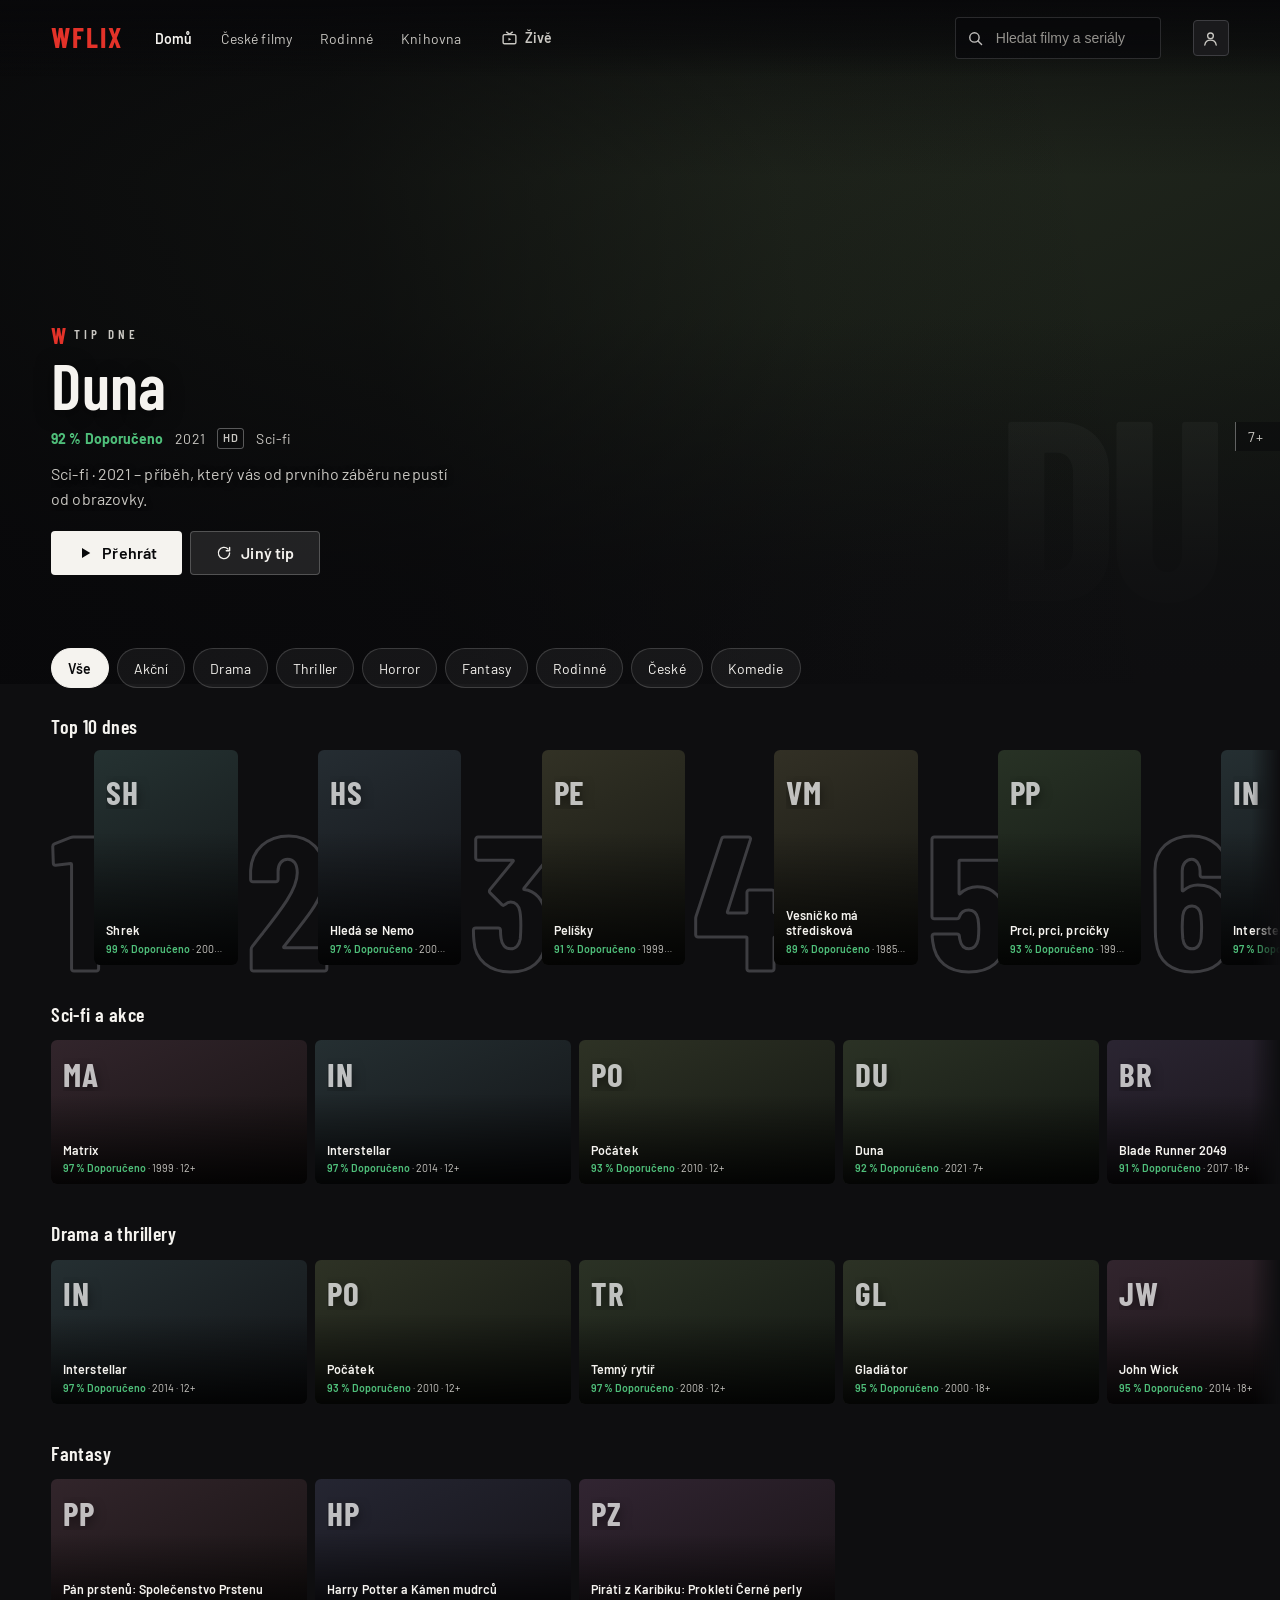
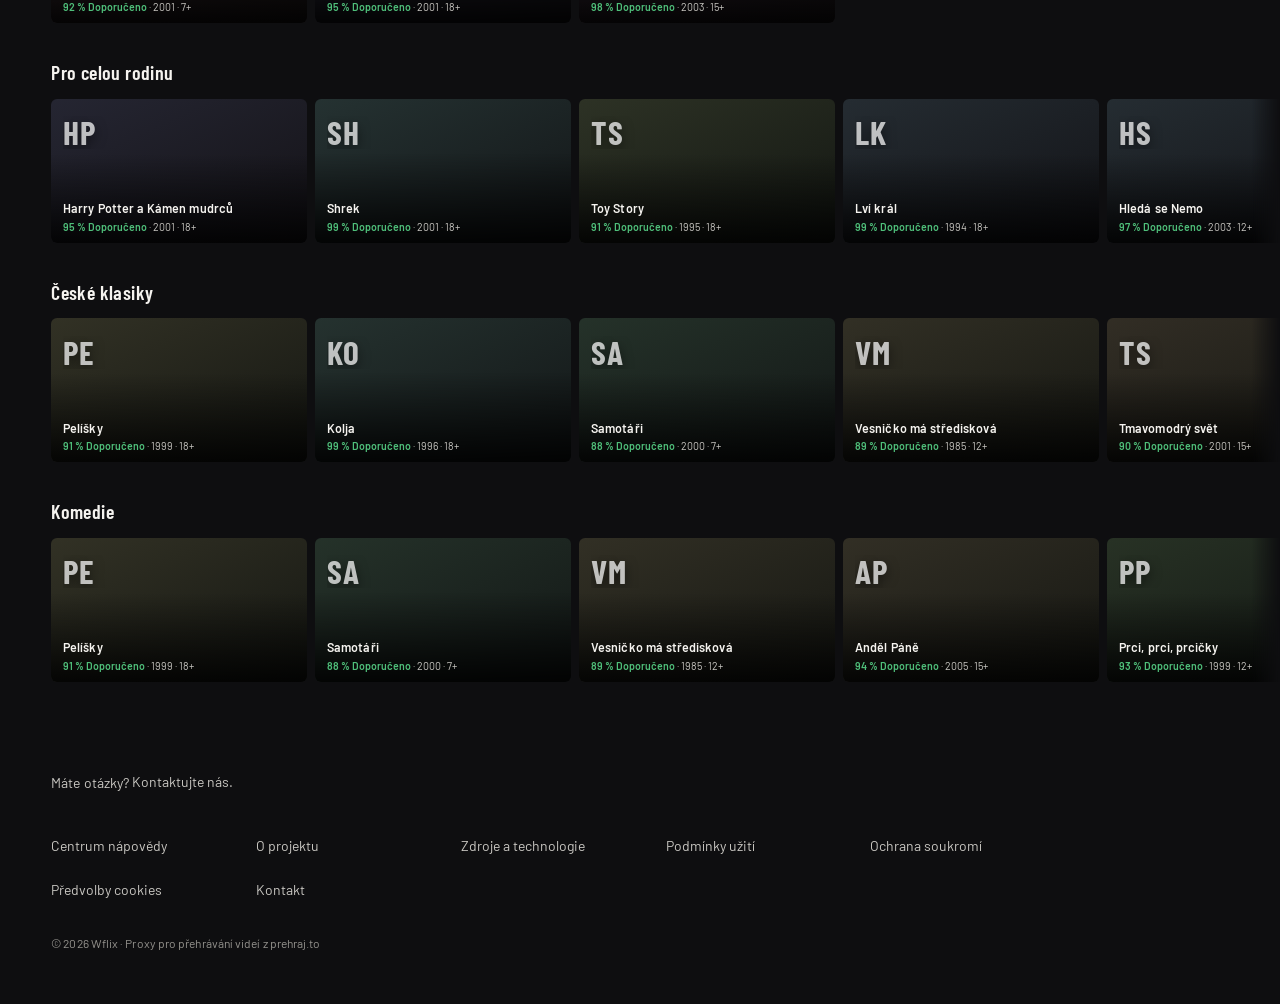
==== commit 23d18df0: "Give the web client a designed visual system instead of stock AI look Replace the ad-hoc colours, gr" ====
--- a/azure-app/PrehrajtoProxy/wwwroot/index.html
+++ b/azure-app/PrehrajtoProxy/wwwroot/index.html
@@ -3,7 +3,7 @@
 <head>
     <meta charset="UTF-8">
     <meta name="viewport" content="width=device-width, initial-scale=1.0">
-    <meta name="theme-color" content="#141414">
+    <meta name="theme-color" content="#0e0e10">
     <meta name="description" content="Wflix – vyhledávej a přehrávej filmy a seriály.">
     <meta property="og:type" content="website">
     <meta property="og:site_name" content="Wflix">
@@ -14,17 +14,20 @@
     <meta name="twitter:title" content="Wflix – filmy a seriály">
     <meta name="twitter:description" content="Wflix – vyhledávej a přehrávej filmy a seriály.">
     <title>Wflix – filmy a seriály</title>
-    <link rel="icon" type="image/svg+xml" href="data:image/svg+xml,<svg xmlns='http://www.w3.org/2000/svg' viewBox='0 0 100 100'><rect width='100' height='100' rx='18' fill='%23141414'/><text x='50' y='72' font-size='64' font-weight='900' text-anchor='middle' fill='%23e50914' font-family='Arial'>W</text></svg>">
-    <link rel="stylesheet" href="styles.css?v=20261109-1">
-    <link rel="stylesheet" href="intro.css?v=20261104-15">
-    <noscript><style>.intro { display: none !important; }</style></noscript>
+    <link rel="icon" type="image/svg+xml" href="data:image/svg+xml,<svg xmlns='http://www.w3.org/2000/svg' viewBox='0 0 100 100'><rect width='100' height='100' rx='18' fill='%230e0e10'/><text x='50' y='72' font-size='62' font-weight='700' text-anchor='middle' fill='%23e33229' font-family='Helvetica Neue,sans-serif'>W</text></svg>">
+    <link rel="preconnect" href="https://fonts.googleapis.com">
+    <link rel="preconnect" href="https://fonts.gstatic.com" crossorigin>
+    <link rel="stylesheet" href="https://fonts.googleapis.com/css2?family=Barlow:wght@400;500;600&family=Barlow+Condensed:wght@500;600;700&display=swap">
+    <link rel="stylesheet" href="styles.css?v=20261112-1">
+    <link rel="stylesheet" href="intro.css?v=20261112-1">
+    <noscript><style>.intro { display: none; }</style></noscript>
     <!-- Světlý režim se musí zapnout dřív než první vykreslení, jinak stránka blikne tmavě. -->
     <script>
         try {
             var wfSaved = JSON.parse(localStorage.getItem('wflix-settings') || '{}');
             if (wfSaved.theme === 'light') {
                 document.documentElement.dataset.theme = 'light';
-                document.querySelector('meta[name="theme-color"]').setAttribute('content', '#f5f5f5');
+                document.querySelector('meta[name="theme-color"]').setAttribute('content', '#f2f0ec');
             }
         } catch (e) {}
     </script>
@@ -228,30 +231,30 @@
         </div>
         <div class="settings-wrap" id="settingsWrap">
             <button class="profile-btn" id="profileBtn" type="button" aria-label="Nastavení" title="Nastavení" onclick="openSettings()">
-                <svg viewBox="0 0 32 32" aria-hidden="true"><circle cx="11" cy="13" r="2.6" fill="#101010"/><circle cx="21" cy="13" r="2.6" fill="#101010"/><path d="M10 20.5c1.9 2.6 4 3.9 6 3.9s4.1-1.3 6-3.9" stroke="#101010" stroke-width="2.6" fill="none" stroke-linecap="round"/></svg>
+                <svg viewBox="0 0 24 24" aria-hidden="true"><circle cx="12" cy="8.6" r="3.6" fill="none" stroke="currentColor" stroke-width="1.7"/><path d="M4.8 20.2c0.6-3.9 3.5-6.2 7.2-6.2s6.6 2.3 7.2 6.2" fill="none" stroke="currentColor" stroke-width="1.7" stroke-linecap="round"/></svg>
             </button>
         </div>
     </header>
 
     <div class="container">
-        <div id="status" class="status"></div>
+        <div id="status" class="status" role="status" aria-live="polite"></div>
 
         <!-- Results -->
         <div id="resultsSection" class="results-section">
-            <div id="resultsState" class="results-state"></div>
+            <div id="resultsState" class="results-state" role="status" aria-live="polite"></div>
             <div id="resultsInfo" class="results-info"></div>
             <div id="resultsGrid" class="results-grid"></div>
         </div>
 
         <!-- Player -->
         <div id="playerSection" class="player-section">
-            <button class="back-btn" onclick="goBack()">← Zpět</button>
+            <button class="back-btn" onclick="goBack()"><svg viewBox="0 0 24 24" aria-hidden="true"><path d="M14.5 5.5 8 12l6.5 6.5" fill="none" stroke="currentColor" stroke-width="1.8" stroke-linecap="round" stroke-linejoin="round"/></svg>Zpět</button>
             <div class="video-container">
                 <video id="videoPlayer" controls></video>
                 <div class="player-end" id="playerEnd" hidden>
                     <h3 class="player-end-title" id="playerEndTitle"></h3>
                     <div class="player-end-actions">
-                        <button type="button" class="btn-play" id="endReplayBtn">↻ Pustit znovu</button>
+                        <button type="button" class="btn-play" id="endReplayBtn"><svg viewBox="0 0 24 24" aria-hidden="true"><path d="M19.5 12a7.5 7.5 0 1 1-2.2-5.3M19.5 4.5V9h-4.5" fill="none" stroke="currentColor" stroke-width="1.8" stroke-linecap="round" stroke-linejoin="round"/></svg>Pustit znovu</button>
                         <button type="button" class="btn-info" id="endHomeBtn">Domovská stránka</button>
                         <button type="button" class="btn-info" id="endSearchBtn">Hledat další</button>
                     </div>
@@ -259,11 +262,11 @@
             </div>
             <div id="nowPlaying" class="now-playing"></div>
             <div class="player-actions">
-                <a id="dlBtn" class="dl-btn" href="#" download>⬇ Stáhnout video</a>
-                <button type="button" id="proxyBtn" class="dl-btn" hidden>▶ Přehrát přes server</button>
-                <button type="button" id="favBtn" class="dl-btn" hidden>☆ Do oblíbených</button>
-                <button type="button" id="pipBtn" class="dl-btn" hidden title="Obraz v obraze">⧉ Obraz v obraze</button>
-                <button type="button" id="castBtn" class="dl-btn" hidden title="Přehrát video na TV (Chromecast, AirPlay, odkaz)">📺 Přehrát na TV</button>
+                <a id="dlBtn" class="dl-btn" href="#" download><svg viewBox="0 0 24 24" aria-hidden="true"><path d="M12 4.5v10m0 0 3.8-3.8M12 14.5 8.2 10.7M5 18.5h14" fill="none" stroke="currentColor" stroke-width="1.7" stroke-linecap="round" stroke-linejoin="round"/></svg>Stáhnout video</a>
+                <button type="button" id="proxyBtn" class="dl-btn" hidden><svg viewBox="0 0 24 24" aria-hidden="true"><path d="M8 5.4v13.2L19 12z" fill="currentColor"/></svg>Přehrát přes server</button>
+                <button type="button" id="favBtn" class="dl-btn" hidden aria-pressed="false"><svg viewBox="0 0 24 24" aria-hidden="true"><path d="M12 4.7l2.32 4.7 5.18.76-3.75 3.66.89 5.16L12 16.54l-4.64 2.44.89-5.16L4.5 10.16l5.18-.76z" fill="none" stroke="currentColor" stroke-width="1.6" stroke-linejoin="round"/></svg><span class="btn-label">Do oblíbených</span></button>
+                <button type="button" id="pipBtn" class="dl-btn" hidden title="Obraz v obraze"><svg viewBox="0 0 24 24" aria-hidden="true"><rect x="3.5" y="5" width="17" height="14" rx="2" fill="none" stroke="currentColor" stroke-width="1.6"/><rect x="12" y="11.5" width="7" height="6.5" rx="1.4" fill="currentColor"/></svg><span class="btn-label">Obraz v obraze</span></button>
+                <button type="button" id="castBtn" class="dl-btn" hidden title="Přehrát video na TV (Chromecast, AirPlay, odkaz)"><svg viewBox="0 0 24 24" aria-hidden="true"><path d="M3.5 8.2V6.5a2 2 0 0 1 2-2h13a2 2 0 0 1 2 2v11a2 2 0 0 1-2 2H13" fill="none" stroke="currentColor" stroke-width="1.6" stroke-linecap="round"/><path d="M3.5 19.5h1M3.5 16a3.6 3.6 0 0 1 3.5 3.5M3.5 12.4a7.2 7.2 0 0 1 7.1 7.1" fill="none" stroke="currentColor" stroke-width="1.6" stroke-linecap="round"/></svg><span class="btn-label">Přehrát na TV</span></button>
                 <span class="sub-pick" id="subtitleBar" hidden>
                     <label for="subtitleSelect">Titulky</label>
                     <select id="subtitleSelect" class="set-select" aria-label="Titulky"></select>
@@ -307,7 +310,7 @@
 
         <!-- Přehrávač živého vysílání -->
         <div id="livePlayerSection" class="player-section">
-            <button class="back-btn" id="liveBackBtn">← Zpět na živě</button>
+            <button class="back-btn" id="liveBackBtn"><svg viewBox="0 0 24 24" aria-hidden="true"><path d="M14.5 5.5 8 12l6.5 6.5" fill="none" stroke="currentColor" stroke-width="1.8" stroke-linecap="round" stroke-linejoin="round"/></svg>Zpět na živě</button>
             <div class="video-container">
                 <video id="liveVideo" controls playsinline></video>
             </div>
@@ -317,7 +320,7 @@
 
         <!-- Statické stránky (odkazy v patičce) -->
         <div id="pageSection" class="page-section">
-            <button class="back-btn" id="pageBackBtn" onclick="closePage()">← Zpět</button>
+            <button class="back-btn" id="pageBackBtn" onclick="closePage()"><svg viewBox="0 0 24 24" aria-hidden="true"><path d="M14.5 5.5 8 12l6.5 6.5" fill="none" stroke="currentColor" stroke-width="1.8" stroke-linecap="round" stroke-linejoin="round"/></svg>Zpět</button>
             <h1 class="page-title" id="pageTitle"></h1>
             <div class="page-body" id="pageBody"></div>
         </div>
@@ -346,12 +349,12 @@
     </footer>
     <div id="castDlg" class="cast-dlg" hidden role="dialog" aria-modal="true" aria-labelledby="castTitle">
         <div class="cast-box">
-            <h2 id="castTitle">📺 Přehrát na TV</h2>
+            <h2 id="castTitle">Přehrát na TV</h2>
             <p class="cast-note">Telefon (nebo počítač) i TV musí být ve stejné Wi-Fi síti. Bluetooth na přenos videa nestačí.</p>
             <div class="cast-actions">
-                <button type="button" id="castNative" class="dl-btn">📡 Najít zařízení v síti (Chromecast, AirPlay)</button>
-                <button type="button" id="castShare" class="dl-btn" hidden>📤 Sdílet odkaz</button>
-                <button type="button" id="castCopy" class="dl-btn">🔗 Zkopírovat odkaz pro TV</button>
+                <button type="button" id="castNative" class="dl-btn"><svg viewBox="0 0 24 24" aria-hidden="true"><path d="M3.5 8.2V6.5a2 2 0 0 1 2-2h13a2 2 0 0 1 2 2v11a2 2 0 0 1-2 2H13" fill="none" stroke="currentColor" stroke-width="1.6" stroke-linecap="round"/><path d="M3.5 19.5h1M3.5 16a3.6 3.6 0 0 1 3.5 3.5M3.5 12.4a7.2 7.2 0 0 1 7.1 7.1" fill="none" stroke="currentColor" stroke-width="1.6" stroke-linecap="round"/></svg><span class="btn-label">Najít zařízení v síti (Chromecast, AirPlay)</span></button>
+                <button type="button" id="castShare" class="dl-btn" hidden><svg viewBox="0 0 24 24" aria-hidden="true"><path d="M12 15.5V4.8m0 0L8.4 8.4M12 4.8l3.6 3.6M5 14.5v4a1.8 1.8 0 0 0 1.8 1.8h10.4a1.8 1.8 0 0 0 1.8-1.8v-4" fill="none" stroke="currentColor" stroke-width="1.7" stroke-linecap="round" stroke-linejoin="round"/></svg>Sdílet odkaz</button>
+                <button type="button" id="castCopy" class="dl-btn"><svg viewBox="0 0 24 24" aria-hidden="true"><rect x="8.5" y="8.5" width="11" height="11" rx="2" fill="none" stroke="currentColor" stroke-width="1.6"/><path d="M15.5 5.5H6.5a1 1 0 0 0-1 1v9" fill="none" stroke="currentColor" stroke-width="1.6" stroke-linecap="round"/></svg>Zkopírovat odkaz pro TV</button>
             </div>
             <input id="castLink" class="cast-link" type="text" readonly aria-label="Odkaz na video pro TV">
             <p id="castMsg" class="cast-msg" role="status"></p>
@@ -371,7 +374,7 @@
         <div class="cast-box health-box" onclick="event.stopPropagation()">
             <h2 id="healthTitle">Status služby</h2>
             <div id="healthContent" class="health-content" aria-live="polite">Načítám stav…</div>
-            <button type="button" id="healthClose" class="dl-btn cast-close">← Zpět</button>
+            <button type="button" id="healthClose" class="dl-btn cast-close"><svg viewBox="0 0 24 24" aria-hidden="true"><path d="M14.5 5.5 8 12l6.5 6.5" fill="none" stroke="currentColor" stroke-width="1.8" stroke-linecap="round" stroke-linejoin="round"/></svg>Zpět</button>
         </div>
     </div>
 
--- a/azure-app/PrehrajtoProxy/wwwroot/styles.css
+++ b/azure-app/PrehrajtoProxy/wwwroot/styles.css
@@ -1,12 +1,52 @@
+        /* ============================================================
+           Design tokens
+           Teplá „inkoustová" černá místo čisté #000, jediný signální akcent,
+           škála 4/8 px, tři rádiusy, tři stíny, dvě easing křivky.
+           ============================================================ */
         :root {
-            --red: #e50914; --red-dark: #b20710; --bg: #141414; --panel: #181818; --text: #e5e5e5; --muted: #8c8c8c; --green: #46d369;
+            /* Barvy - povrchy */
+            --ink-950: #08080a; --ink-900: #0e0e10; --ink-850: #131315; --ink-800: #1a1a1c; --ink-700: #232326;
+            --line: #2c2c2f; --line-strong: #3d3d41;
+            /* Barvy - text (tři úrovně, dost kontrastu i pro WCAG AA) */
+            --paper: #f5f3ef; --paper-dim: #c9c7c2; --paper-faint: #94928d;
+            /* Barvy - akcent a sémantické stavy */
+            --accent: #e33229; --accent-deep: #b81f18; --accent-soft: rgba(227,50,41,0.16);
+            --warn: #e9b949; --ok: #4fbf7a; --info: #63b8c4;
+            /* Sémantické aliasy (používá je i script.js a světlý režim) */
+            --bg: var(--ink-900); --panel: var(--ink-850); --text: var(--paper);
+            --text-dim: var(--paper-dim); --muted: var(--paper-faint);
+            --red: var(--accent); --red-dark: var(--accent-deep); --green: var(--ok);
+            /* Písmo: Barlow Condensed (nadpisy, titulky karet) + Barlow (text) */
+            --font-display: 'Barlow Condensed', 'Oswald', 'Arial Narrow', system-ui, sans-serif;
+            --font-body: 'Barlow', 'Segoe UI', system-ui, -apple-system, sans-serif;
+            --fs-3xs: 0.6875rem; --fs-2xs: 0.75rem; --fs-xs: 0.8125rem; --fs-sm: 0.875rem;
+            --fs-md: 1rem; --fs-lg: 1.125rem; --fs-xl: 1.375rem; --fs-2xl: 1.75rem; --fs-3xl: 2.25rem;
+            --fs-hero: clamp(2.1rem, 5.2vw, 4rem);
+            /* Rozestupy - základ 4 px */
+            --sp-1: 4px; --sp-2: 8px; --sp-3: 12px; --sp-4: 16px; --sp-5: 20px;
+            --sp-6: 24px; --sp-8: 32px; --sp-10: 40px; --sp-12: 48px; --sp-16: 64px;
+            --gutter: 4%; --gutter-sm: 14px;
+            /* Rádiusy - záměrně nestejné (pilulka pro filtry, 4 px pro ovládání, 6 px pro karty) */
+            --r-xs: 3px; --r-sm: 4px; --r-md: 6px; --r-lg: 10px; --r-xl: 16px; --r-pill: 999px;
+            /* Stíny - jen tam, kde něco opravdu plave nad obsahem */
+            --shadow-1: 0 1px 2px rgba(0,0,0,0.45);
+            --shadow-2: 0 8px 24px rgba(0,0,0,0.5);
+            --shadow-3: 0 24px 56px rgba(0,0,0,0.62);
+            --shadow-card: 0 18px 40px rgba(0,0,0,0.7);
+            /* Pohyb - 120/180/260/420 ms, ease-out pro vstupy */
+            --dur-1: 120ms; --dur-2: 180ms; --dur-3: 260ms; --dur-4: 420ms;
+            --ease-out: cubic-bezier(0.22, 0.61, 0.36, 1);
+            --ease-in-out: cubic-bezier(0.4, 0, 0.2, 1);
             /* Vzhled titulků (Nastavení → Velikost / Pozadí titulků). Hodnoty přepisuje script.js. */
             --cue-size: 1.05em; --cue-bg: rgba(0,0,0,0.78); --cue-fg: #fff; --cue-shadow: 0 1px 2px #000;
         }
         * { box-sizing: border-box; margin: 0; padding: 0; }
         html { scroll-behavior: smooth; color-scheme: dark; }
         body {
-            font-family: 'Netflix Sans', 'Helvetica Neue', Helvetica, Arial, -apple-system, 'Segoe UI', sans-serif;
+            font-family: var(--font-body);
+            font-size: var(--fs-md);
+            line-height: 1.5;
+            letter-spacing: 0.005em;
             background: var(--bg);
             color: var(--text);
             min-height: 100vh;
@@ -19,69 +59,94 @@
         /* ---------- Top bar ---------- */
         .nav {
             position: fixed; top: 0; left: 0; right: 0; z-index: 50;
-            display: flex; align-items: center; gap: 24px;
-            padding: 16px 4%;
-            background: linear-gradient(180deg, rgba(0,0,0,0.85) 0%, rgba(0,0,0,0) 100%);
-            transition: background 0.3s, padding 0.3s, box-shadow 0.3s;
+            display: flex; align-items: center; gap: var(--sp-5);
+            padding: var(--sp-4) var(--gutter);
+            background: linear-gradient(180deg, rgba(8,8,10,0.9) 0%, rgba(8,8,10,0.5) 58%, rgba(8,8,10,0) 100%);
+            transition: background var(--dur-3) var(--ease-out), padding var(--dur-3) var(--ease-out), box-shadow var(--dur-3) var(--ease-out);
         }
         .nav.solid {
-            background: var(--bg); box-shadow: 0 2px 12px rgba(0,0,0,0.6);
-            padding-top: 8px; padding-bottom: 8px;
+            background: rgba(14,14,16,0.94);
+            -webkit-backdrop-filter: saturate(120%) blur(10px); backdrop-filter: saturate(120%) blur(10px);
+            box-shadow: 0 1px 0 rgba(255,255,255,0.06), 0 10px 30px rgba(0,0,0,0.35);
+            padding-top: var(--sp-2); padding-bottom: var(--sp-2);
         }
         /* logo: červený wordmark; dřív se roztahovalo přes scaleY a Wflix pak vypadal stlačeně */
         .logo {
-            font-weight: 900; font-size: 27px; line-height: 1; letter-spacing: -0.3px; color: var(--red);
-            cursor: pointer; text-shadow: 0 3px 8px rgba(0,0,0,0.6); user-select: none;
-            transition: font-size 0.3s;
-        }
-        .nav.solid .logo { font-size: 23px; }
-        .nav-links { display: flex; gap: 22px; font-size: 14px; }
-        .nav-links a { color: rgba(255,255,255,0.9); text-decoration: none; cursor: pointer; transition: color 0.15s; }
-        .nav-links a:first-child { color: #fff; font-weight: 700; }
-        .nav-links a:hover { color: #fff; }
+            font-family: var(--font-display); font-weight: 700; font-size: var(--fs-2xl);
+            line-height: 0.9; letter-spacing: 0.07em; text-transform: uppercase;
+            color: var(--accent); cursor: pointer; user-select: none;
+            transition: font-size var(--dur-3) var(--ease-out), opacity var(--dur-2) var(--ease-out);
+        }
+        .logo:hover { opacity: 0.8; }
+        .nav.solid .logo { font-size: var(--fs-xl); }
+        .nav-links { display: flex; gap: var(--sp-1); font-size: var(--fs-sm); }
+        .nav-links a {
+            display: inline-flex; align-items: center; min-height: 44px; padding: 0 var(--sp-3);
+            color: var(--paper-dim); text-decoration: none; cursor: pointer; border-radius: var(--r-sm);
+            letter-spacing: 0.01em;
+            transition: color var(--dur-2) var(--ease-out), background var(--dur-2) var(--ease-out);
+        }
+        .nav-links a:first-child { color: var(--paper); font-weight: 600; }
+        .nav-links a:hover { color: var(--paper); background: rgba(255,255,255,0.06); }
         /* Hledání: vždy viditelné pole s lupou uvnitř, stejná výška jako profil */
         .search-box {
             margin-left: auto; display: flex; align-items: center;
-            background: rgba(0,0,0,0.72); border: 1px solid rgba(255,255,255,0.28);
-            border-radius: 4px; padding-right: 4px; transition: background 0.2s, border-color 0.2s;
-        }
-        .search-box:focus-within, .search-box.has-text { background: #000; border-color: #fff; }
+            background: rgba(8,8,10,0.6); border: 1px solid rgba(255,255,255,0.14);
+            border-radius: var(--r-sm); padding-right: var(--sp-1);
+            transition: background var(--dur-2) var(--ease-out), border-color var(--dur-2) var(--ease-out), box-shadow var(--dur-2) var(--ease-out);
+        }
+        .search-box:focus-within, .search-box.has-text {
+            background: var(--ink-950); border-color: rgba(255,255,255,0.4); box-shadow: 0 0 0 3px rgba(255,255,255,0.07);
+        }
         .search-box button {
-            width: 32px; height: 34px; padding: 0; display: flex; align-items: center; justify-content: center;
-            color: #fff; opacity: 0.75; border-radius: 4px;
+            width: 40px; height: 40px; padding: 0; display: flex; align-items: center; justify-content: center;
+            color: var(--paper); opacity: 0.78; border-radius: var(--r-sm);
+            transition: opacity var(--dur-2) var(--ease-out);
         }
         .search-box button:hover { opacity: 1; }
-        .search-box button:disabled { opacity: 0.45; cursor: default; }
+        .search-box button:disabled { opacity: 0.4; cursor: default; }
 
         /* ---------- Nastavení ---------- */
         .settings-wrap { position: relative; margin-left: 12px; display: flex; align-items: center; }
         /* avatar profilu po vzoru Netflixu - jediné tlačítko, které otevírá Nastavení */
         .profile-btn {
-            width: 32px; height: 32px; border-radius: 5px; overflow: hidden; flex: none;
-            background: linear-gradient(160deg, #6fa8ff, #2f56d8); padding: 0;
+            width: 36px; height: 36px; border-radius: var(--r-sm); overflow: hidden; flex: none;
+            background: var(--ink-800); border: 1px solid var(--line-strong); padding: 0;
+            color: var(--paper-dim);
             display: flex; align-items: center; justify-content: center;
-            box-shadow: 0 1px 4px rgba(0,0,0,0.5); transition: filter 0.2s;
-        }
-        .profile-btn:hover { filter: brightness(1.18); }
-        .profile-btn svg { width: 100%; height: 100%; display: block; }
+            transition: background var(--dur-2) var(--ease-out), border-color var(--dur-2) var(--ease-out), color var(--dur-2) var(--ease-out);
+        }
+        .profile-btn:hover { background: var(--ink-700); border-color: var(--paper-faint); color: var(--paper); }
+        .profile-btn svg { width: 19px; height: 19px; display: block; }
         /* Nastavení je samostatná stránka (stejně jako odkazy v patičce) - do rozbalovacího
            panelu se všechny volby nevešly a na telefonu se v něm nedalo pořádně scrollovat. */
         .set-row {
-            display: flex; align-items: center; justify-content: space-between; gap: 12px;
-            padding: 12px 0; border-bottom: 1px solid rgba(255,255,255,0.08); font-size: 15px;
+            display: flex; align-items: center; justify-content: space-between; gap: var(--sp-3);
+            padding: var(--sp-3) 0; border-bottom: 1px solid rgba(255,255,255,0.07); font-size: var(--fs-sm);
         }
         .set-row + .set-row { border-top: 0; }
-        .set-hint { color: var(--muted); font-size: 13px; margin: 8px 0 0; line-height: 1.5; }
+        .set-hint { color: var(--muted); font-size: var(--fs-xs); margin: var(--sp-2) 0 0; line-height: 1.55; }
         .page-body h2:first-child { margin-top: 0; }
-        .set-select { background: #000; color: #fff; border: 1px solid #444; border-radius: 4px; padding: 4px 6px; font: inherit; max-width: 150px; }
+        .set-select {
+            background: var(--ink-950); color: var(--paper); border: 1px solid var(--line-strong);
+            border-radius: var(--r-sm); padding: 6px var(--sp-2); font: inherit;
+            font-size: var(--fs-sm); max-width: 150px;
+        }
         .set-sub { display: none; align-items: center; justify-content: space-between; margin-top: 10px; }
         .set-sub.show { display: flex; }
         .set-sub input { width: 64px; background: #000; color: #fff; border: 1px solid #444; border-radius: 4px; padding: 4px 6px; font: inherit; }
         .switch { position: relative; width: 42px; height: 24px; flex: none; }
         .switch input { opacity: 0; width: 0; height: 0; }
-        .switch span { position: absolute; inset: 0; background: #555; border-radius: 24px; cursor: pointer; transition: background 0.2s; }
-        .switch span::before { content: ''; position: absolute; width: 18px; height: 18px; left: 3px; top: 3px; background: #fff; border-radius: 50%; transition: transform 0.2s; }
-        .switch input:checked + span { background: var(--red); }
+        .switch span {
+            position: absolute; inset: 0; background: var(--line-strong); border-radius: var(--r-pill);
+            cursor: pointer; transition: background var(--dur-2) var(--ease-out);
+        }
+        .switch span::before {
+            content: ''; position: absolute; width: 18px; height: 18px; left: 3px; top: 3px;
+            background: var(--paper); border-radius: var(--r-pill);
+            transition: transform var(--dur-2) var(--ease-out);
+        }
+        .switch input:checked + span { background: var(--accent); }
         .switch input:checked + span::before { transform: translateX(18px); }
         .search-box .search-icon { width: 17px; height: 17px; display: block; }
         .search-box button.busy .search-icon { display: none; }
@@ -94,125 +159,162 @@
         @keyframes search-spin { to { transform: rotate(360deg); } }
         .search-box input {
             width: 160px; padding: 7px 6px 7px 0; border: none; outline: none; background: transparent;
-            color: #fff; font-size: 14px; transition: width 0.25s;
+            color: #fff; font-size: 14px; transition: width var(--dur-3);
         }
         .search-box:focus-within input { width: 200px; }
-        .search-box input::placeholder { color: #9a9a9a; }
+        .search-box input::placeholder { color: var(--muted); }
 
         .container { max-width: none; }
 
         /* ---------- Hero (billboard po vzoru Netflix) ---------- */
         .hero {
-            position: relative; height: 78vh; min-height: 460px; max-height: 760px;
-            display: flex; align-items: flex-end; padding: 0 4% 9%;
+            position: relative; height: 76vh; min-height: 440px; max-height: 720px;
+            display: flex; align-items: flex-end; padding: 0 var(--gutter) 8.5%;
             background: var(--hero-bg); overflow: hidden;
         }
         .hero::after {
             content: ''; position: absolute; inset: 0; z-index: 1;
             background:
-                linear-gradient(77deg, rgba(0,0,0,0.85) 0%, rgba(0,0,0,0.45) 40%, rgba(0,0,0,0) 72%),
-                linear-gradient(0deg, var(--bg) 0%, rgba(20,20,20,0) 45%),
-                linear-gradient(180deg, rgba(0,0,0,0.6) 0%, rgba(0,0,0,0) 24%);
-        }
+                linear-gradient(78deg, rgba(8,8,10,0.95) 0%, rgba(8,8,10,0.74) 32%, rgba(8,8,10,0.18) 62%, rgba(8,8,10,0) 84%),
+                linear-gradient(0deg, var(--bg) 1%, rgba(14,14,16,0.86) 17%, rgba(14,14,16,0) 54%),
+                linear-gradient(180deg, rgba(8,8,10,0.7) 0%, rgba(8,8,10,0) 26%);
+        }
+        /* Velké iniciály titulu jako tichý vodoznak - dřív tu bylo emoji */
         .hero-emoji {
-            position: absolute; right: 8%; top: 50%; transform: translateY(-50%);
-            font-size: min(32vw, 340px); opacity: 0.35; filter: blur(1px);
-        }
-        .hero-content { position: relative; z-index: 2; max-width: 560px; }
+            position: absolute; right: 5%; bottom: 14%; z-index: 1;
+            font-family: var(--font-display); font-weight: 700;
+            font-size: clamp(7rem, 20vw, 18rem); line-height: 0.7; letter-spacing: -0.05em;
+            text-transform: uppercase; color: rgba(245,243,239,0.06);
+            user-select: none; pointer-events: none;
+        }
+        .hero-content { position: relative; z-index: 2; max-width: 580px; }
         /* řádek [W] TIP DNE jako u Netflixu řádek [N] SERIÁL */
         .hero-tag {
-            display: flex; align-items: center; gap: 10px; margin-bottom: 10px;
-            font-size: 14px; letter-spacing: 0.42em; font-weight: 600; color: #fff;
-            text-transform: uppercase; text-shadow: 0 2px 6px rgba(0,0,0,0.6);
+            display: flex; align-items: center; gap: var(--sp-2); margin-bottom: var(--sp-2);
+            font-family: var(--font-display); font-size: var(--fs-xs); font-weight: 600;
+            letter-spacing: 0.3em; color: var(--paper-dim);
+            text-transform: uppercase;
         }
         .hero-tag .w {
-            color: var(--red); font-weight: 900; font-size: 27px; line-height: 1;
-            letter-spacing: -1px; transform: scaleY(1.15); text-shadow: 0 3px 8px rgba(0,0,0,0.7);
-        }
-        .hero h2 { font-size: clamp(2rem, 6vw, 4.2rem); line-height: 1.03; font-weight: 800; letter-spacing: -1px; text-shadow: 2px 4px 12px rgba(0,0,0,0.6); }
-        .hero .meta { display: flex; align-items: center; flex-wrap: wrap; gap: 6px 14px; margin: 14px 0 0; font-size: 16px; color: #ddd; }
+            color: var(--accent); font-weight: 700; font-size: var(--fs-xl); line-height: 1;
+            letter-spacing: 0;
+        }
+        .hero h2 {
+            font-family: var(--font-display); font-size: var(--fs-hero); font-weight: 600;
+            line-height: 0.96; letter-spacing: 0.005em;
+            text-shadow: 0 2px 18px rgba(0,0,0,0.55);
+        }
+        .hero .meta {
+            display: flex; align-items: center; flex-wrap: wrap; gap: var(--sp-1) var(--sp-3);
+            margin: var(--sp-3) 0 0; font-size: var(--fs-sm); color: var(--paper-dim);
+        }
         .hero .match { color: var(--green); font-weight: 700; }
         .hero .hd {
-            font-size: 12px; font-weight: 700; letter-spacing: 1px; color: #ddd;
-            border: 1px solid rgba(255,255,255,0.55); border-radius: 3px; padding: 0 5px; line-height: 1.6;
-        }
-        .hero .genres { color: #cfcfcf; }
+            font-size: var(--fs-3xs); font-weight: 600; letter-spacing: 0.08em; color: var(--paper-dim);
+            border: 1px solid rgba(255,255,255,0.32); border-radius: var(--r-xs);
+            padding: 0 5px; line-height: 1.7;
+        }
+        .hero .genres { color: var(--paper-dim); }
         .hero-desc {
-            margin-top: 14px; font-size: 16px; line-height: 1.5; color: #e8e8e8;
-            text-shadow: 1px 2px 8px rgba(0,0,0,0.8);
+            margin-top: var(--sp-3); max-width: 46ch;
+            font-size: var(--fs-md); line-height: 1.58; color: var(--text-dim);
+            text-shadow: 0 1px 6px rgba(0,0,0,0.7);
             display: -webkit-box; -webkit-line-clamp: 3; -webkit-box-orient: vertical; overflow: hidden;
         }
         /* věkový box u pravé hrany billboardu */
         .hero-rating {
-            position: absolute; right: 0; bottom: 36%; z-index: 2;
-            background: rgba(0,0,0,0.55); color: #fff; font-size: 17px; letter-spacing: 0.5px;
-            border-left: 3px solid rgba(255,255,255,0.7); padding: 5px 16px 5px 13px;
-        }
-        .hero-actions { display: flex; gap: 12px; flex-wrap: wrap; margin-top: 20px; }
+            position: absolute; right: 0; bottom: 34%; z-index: 2;
+            background: rgba(8,8,10,0.5); color: var(--paper-dim); font-size: var(--fs-sm);
+            letter-spacing: 0.06em; border-left: 1px solid rgba(255,255,255,0.35);
+            padding: var(--sp-1) var(--sp-4) var(--sp-1) var(--sp-3);
+        }
+        .hero-actions { display: flex; gap: var(--sp-2); flex-wrap: wrap; margin-top: var(--sp-5); }
         .btn-play, .btn-info {
-            display: inline-flex; align-items: center; gap: 10px;
-            padding: 11px 26px; border-radius: 4px; font-size: 17px; font-weight: 700;
-            transition: background 0.2s, transform 0.1s;
-        }
-        .btn-play { background: #fff; color: #000; }
+            display: inline-flex; align-items: center; justify-content: center; gap: var(--sp-2);
+            min-height: 44px; padding: 0 var(--sp-6); border-radius: var(--r-sm);
+            font-family: var(--font-body); font-size: var(--fs-md); font-weight: 600;
+            letter-spacing: 0.01em; border: 1px solid transparent;
+            transition: background var(--dur-2) var(--ease-out), border-color var(--dur-2) var(--ease-out), color var(--dur-2) var(--ease-out), transform var(--dur-1) var(--ease-out);
+        }
+        .btn-play { background: var(--paper); color: var(--ink-950); }
+        .btn-play:hover { background: #fff; }
         .btn-play:hover { background: rgba(255,255,255,0.78); }
-        .btn-info { background: rgba(109,109,110,0.7); color: #fff; }
+        .btn-info { background: rgba(255,255,255,0.1); color: var(--paper); border-color: rgba(255,255,255,0.22); }
+        .btn-info:hover { background: rgba(255,255,255,0.18); border-color: rgba(255,255,255,0.4); }
         .btn-info:hover { background: rgba(109,109,110,0.45); }
-        .btn-play:active, .btn-info:active { transform: scale(0.97); }
+        .btn-play:active, .btn-info:active { transform: translateY(1px); }
+        .btn-play:disabled, .btn-info:disabled { opacity: 0.45; cursor: not-allowed; }
+        .btn-play svg, .btn-info svg, .dl-btn svg, .back-btn svg { width: 18px; height: 18px; flex: none; }
 
         /* ---------- Genre chips ---------- */
         .chips {
-            display: flex; gap: 10px; padding: 0 4%; margin-top: -4vh;
+            display: flex; gap: var(--sp-2); padding: 0 var(--gutter); margin-top: -4vh;
             overflow-x: auto; overflow-y: hidden; overscroll-behavior-x: contain;
             position: relative; z-index: 3; scrollbar-width: none;
         }
         .chips::-webkit-scrollbar { display: none; }
         .chip {
-            flex: none; padding: 7px 18px; border-radius: 999px; font-size: 14px;
-            border: 1px solid rgba(255,255,255,0.35); background: rgba(20,20,20,0.7); color: #fff;
-            transition: background 0.2s;
-        }
-        .chip:hover { background: rgba(255,255,255,0.15); }
-        .chip.active { background: #fff; color: #000; border-color: #fff; font-weight: 700; }
+            flex: none; display: inline-flex; align-items: center; min-height: 40px;
+            padding: 0 var(--sp-4); border-radius: var(--r-pill);
+            font-size: var(--fs-sm); letter-spacing: 0.01em;
+            border: 1px solid rgba(255,255,255,0.16); background: rgba(255,255,255,0.05); color: var(--paper);
+            transition: background var(--dur-2) var(--ease-out), border-color var(--dur-2) var(--ease-out), color var(--dur-2) var(--ease-out);
+        }
+        .chip:hover { background: rgba(255,255,255,0.12); border-color: rgba(255,255,255,0.3); }
+        .chip.active { background: var(--paper); color: var(--ink-950); border-color: var(--paper); font-weight: 600; }
 
         /* ---------- Rows (Netflix carousel) ---------- */
-        #catalogRows { margin-top: 24px; }
-        .cat-row { margin-bottom: 30px; }
+        #catalogRows { margin-top: var(--sp-6); }
+        .cat-row { margin-bottom: var(--sp-8); }
         .cat-row h3 {
-            display: flex; align-items: center; gap: 12px; padding: 0 4%; margin-bottom: 4px;
-            font-size: clamp(17px, 1.5vw, 22px); font-weight: 700; color: #e5e5e5; letter-spacing: 0.2px;
+            display: flex; align-items: center; gap: var(--sp-3); padding: 0 var(--gutter); margin-bottom: var(--sp-2);
+            font-family: var(--font-display); font-size: clamp(1.15rem, 1.55vw, 1.5rem); font-weight: 600;
+            letter-spacing: 0.02em; color: var(--text);
         }
         /* "Prozkoumat vše" se u nadpisu řádku ukáže až po najetí myší (jako u Netflixu) */
         .row-more {
-            font-size: 13px; font-weight: 700; color: #54b9c5; white-space: nowrap;
-            opacity: 0; transform: translateX(-8px); transition: opacity 0.2s, transform 0.2s;
+            font-family: var(--font-body); font-size: var(--fs-xs); font-weight: 600; letter-spacing: 0.02em;
+            color: var(--info); white-space: nowrap; padding: var(--sp-2) 0;
+            opacity: 0; transform: translateX(-6px);
+            transition: opacity var(--dur-2) var(--ease-out), transform var(--dur-2) var(--ease-out);
         }
         .cat-row:hover .row-more { opacity: 1; transform: none; }
         .row-wrap { position: relative; }
         .row-scroll {
-            display: flex; gap: 8px; padding: 14px 4% 30px; margin: -14px 0 -30px;
+            display: flex; gap: var(--sp-2); padding: var(--sp-4) var(--gutter) var(--sp-8);
+            margin: calc(-1 * var(--sp-4)) 0 calc(-1 * var(--sp-8));
             /* overflow-x: auto samo o sobě zapne i overflow-y: auto -> řada se pak dá posouvat
                nahoru/dolů (a swipe místo scrollování stránky táhne řádu). Proto je y natvrdo hidden. */
             overflow-x: auto; overflow-y: hidden;
             overscroll-behavior-x: contain; -webkit-overflow-scrolling: touch;
-            scroll-snap-type: x proximity; scrollbar-width: none;
+            scroll-snap-type: x proximity; scroll-padding-inline: var(--gutter);
+            scrollbar-width: none;
+        }
+        /* Okraje řady se rozpouštějí - naznačí, že karty pokračují za hranou. */
+        @supports (mask-image: linear-gradient(90deg, #000, transparent)) {
+            .row-scroll {
+                -webkit-mask-image: linear-gradient(90deg, transparent 0, #000 2.2%, #000 97.8%, transparent 100%);
+                mask-image: linear-gradient(90deg, transparent 0, #000 2.2%, #000 97.8%, transparent 100%);
+            }
         }
         .row-scroll::-webkit-scrollbar { display: none; }
         .arrow {
-            position: absolute; top: 0; bottom: 30px; width: 5%; z-index: 5;
-            font-size: 52px; font-weight: 300; line-height: 1; color: #fff;
-            opacity: 0; transition: opacity 0.2s, filter 0.2s;
+            position: absolute; top: 0; bottom: var(--sp-8); width: 58px; z-index: 5;
+            display: flex; align-items: center; color: var(--paper);
+            opacity: 0;
+            transition: opacity var(--dur-2) var(--ease-out), filter var(--dur-2) var(--ease-out);
         }
         .arrow.left {
-            left: 0;
-            background: linear-gradient(90deg, rgba(20,20,20,0.95) 0%, rgba(20,20,20,0.55) 55%, rgba(20,20,20,0) 100%);
+            left: 0; justify-content: flex-start; padding-left: var(--sp-2);
+            background: linear-gradient(90deg, rgba(8,8,10,0.94) 0%, rgba(8,8,10,0.5) 55%, rgba(8,8,10,0) 100%);
         }
         .arrow.right {
-            right: 0;
-            background: linear-gradient(270deg, rgba(20,20,20,0.95) 0%, rgba(20,20,20,0.55) 55%, rgba(20,20,20,0) 100%);
-        }
-        .row-wrap:hover .arrow { opacity: 1; }
-        .arrow:hover { filter: brightness(1.7); }
+            right: 0; justify-content: flex-end; padding-right: var(--sp-2);
+            background: linear-gradient(270deg, rgba(8,8,10,0.94) 0%, rgba(8,8,10,0.5) 55%, rgba(8,8,10,0) 100%);
+        }
+        .row-wrap:hover .arrow, .row-wrap:focus-within .arrow { opacity: 1; }
+        .arrow svg { width: 30px; height: 30px; }
+        .arrow:hover { filter: brightness(1.6); }
         @media (hover: none) {
             .arrow { display: none; }
             .row-more { display: none; }
@@ -226,37 +328,55 @@
         }
 
         .poster {
-            flex: none; position: relative; width: clamp(170px, 21vw, 300px); aspect-ratio: 16/9;
-            scroll-snap-align: start; border-radius: 4px; transition: transform 0.25s, z-index 0s 0.25s;
-            text-align: left; color: #fff; display: block;
-        }
-        .poster:hover { transform: scale(1.12); z-index: 10; transition: transform 0.25s; }
+            flex: none; position: relative; z-index: 1;
+            width: clamp(172px, 20vw, 296px); aspect-ratio: 16/9;
+            scroll-snap-align: start; border-radius: var(--r-md);
+            text-align: left; color: var(--paper); display: block;
+            transform-origin: center bottom;
+            transition: transform var(--dur-3) var(--ease-out);
+        }
+        /* Zvětšení až po krátké prodlevě - myš musí chvíli zůstat, aby se karta otevřela. */
+        .poster:hover, .poster:focus-visible {
+            transform: scale(1.06); z-index: 10; transition-delay: 60ms;
+        }
+        .poster:hover { transform: scale(1.12); z-index: 10; transition: transform var(--dur-3); }
         .poster .art {
-            position: absolute; inset: 0; border-radius: 4px; overflow: hidden;
-            display: flex; flex-direction: column; justify-content: flex-end; padding: 10px;
-        }
-        .poster:hover .art { box-shadow: 0 14px 34px rgba(0,0,0,0.8); }
+            position: absolute; inset: 0; border-radius: inherit; overflow: hidden;
+            display: flex; flex-direction: column; justify-content: flex-end; padding: var(--sp-2) var(--sp-3);
+            transition: box-shadow var(--dur-3) var(--ease-out);
+        }
+        .poster:hover .art, .poster:focus-visible .art { box-shadow: var(--shadow-card); }
+        /* Iniciály titulu místo emoji - plakát zůstane typografický i bez náhledu. */
         .poster .emoji {
-            position: absolute; top: 14%; left: 0; right: 0; text-align: center;
-            font-size: clamp(40px, 5vw, 64px); filter: drop-shadow(0 6px 10px rgba(0,0,0,0.45));
-        }
-        .poster .shade { position: absolute; inset: 0; background: linear-gradient(180deg, transparent 40%, rgba(0,0,0,0.85) 100%); }
+            position: absolute; top: 12%; left: var(--sp-3); right: var(--sp-3);
+            font-family: var(--font-display); font-weight: 700; font-size: clamp(1.9rem, 2.6vw, 2.6rem);
+            line-height: 1; letter-spacing: 0.02em; text-transform: uppercase;
+            color: rgba(255,255,255,0.72); text-shadow: 0 4px 12px rgba(0,0,0,0.5);
+            white-space: nowrap; overflow: hidden; text-overflow: ellipsis;
+        }
+        .poster .shade { position: absolute; inset: 0; background: linear-gradient(180deg, transparent 38%, rgba(0,0,0,0.86) 100%); }
         .poster .play {
-            position: absolute; top: 50%; left: 50%; transform: translate(-50%,-50%) scale(0.7);
-            width: 46px; height: 46px; border-radius: 50%; border: 2px solid #fff; background: rgba(0,0,0,0.55);
-            display: flex; align-items: center; justify-content: center; padding-left: 3px;
-            opacity: 0; transition: all 0.2s;
-        }
+            position: absolute; top: 44%; left: 50%; transform: translate(-50%,-50%) scale(0.85);
+            width: 44px; height: 44px; border-radius: var(--r-pill);
+            border: 1px solid rgba(255,255,255,0.55); background: rgba(8,8,10,0.55);
+            -webkit-backdrop-filter: blur(4px); backdrop-filter: blur(4px);
+            display: flex; align-items: center; justify-content: center;
+            opacity: 0; transition: opacity var(--dur-2) var(--ease-out), transform var(--dur-2) var(--ease-out);
+        }
+        .poster .play svg { width: 16px; height: 16px; margin-left: 2px; }
+        .poster:hover .play, .poster:focus-visible .play { opacity: 1; transform: translate(-50%,-50%) scale(1); }
         .poster:hover .play { opacity: 1; transform: translate(-50%,-50%) scale(1); }
         .poster .p-title {
-            position: relative; font-weight: 700; font-size: clamp(12px, 1.1vw, 14px); line-height: 1.2;
+            position: relative; font-weight: 600; font-size: clamp(0.78rem, 0.9vw, 0.875rem);
+            line-height: 1.25; letter-spacing: 0.005em;
             display: -webkit-box; -webkit-line-clamp: 2; -webkit-box-orient: vertical; overflow: hidden;
         }
         .poster .p-meta {
-            position: relative; font-size: clamp(10px, 0.85vw, 11px); line-height: 1.35; color: #ccc; margin-top: 3px;
+            position: relative; font-size: clamp(0.66rem, 0.8vw, 0.75rem); line-height: 1.4;
+            color: var(--text-dim); margin-top: 3px;
             white-space: nowrap; overflow: hidden; text-overflow: ellipsis;
         }
-        .poster .p-meta b { color: #46d369; }
+        .poster .p-meta b { color: var(--green); font-weight: 600; }
         /* Ukazatel rozehranosti u "Pokračovat ve sledování" */
         .poster .progress {
             position: absolute; left: 0; right: 0; bottom: 0; height: 4px;
@@ -266,17 +386,19 @@
         /* Záložka (oblíbené) v rohu karty. Je to <span>, protože karta je <button>/<a> -
            vnořené tlačítko by bylo neplatné HTML. */
         .fav-btn {
-            position: absolute; top: 6px; right: 6px; z-index: 4;
-            width: 28px; height: 28px; border-radius: 50%; padding: 0;
-            display: flex; align-items: center; justify-content: center;
-            font-size: 15px; line-height: 1; color: #fff; cursor: pointer;
-            background: rgba(0,0,0,0.55); border: 1px solid rgba(255,255,255,0.4);
-            opacity: 0; transition: opacity 0.18s, background 0.18s, transform 0.15s;
-        }
+            position: absolute; top: var(--sp-2); right: var(--sp-2); z-index: 4;
+            width: 32px; height: 32px; border-radius: var(--r-pill); padding: 0;
+            display: flex; align-items: center; justify-content: center; color: var(--paper); cursor: pointer;
+            background: rgba(8,8,10,0.6); border: 1px solid rgba(255,255,255,0.24);
+            -webkit-backdrop-filter: blur(4px); backdrop-filter: blur(4px);
+            opacity: 0;
+            transition: opacity var(--dur-2) var(--ease-out), background var(--dur-2) var(--ease-out), border-color var(--dur-2) var(--ease-out);
+        }
+        .fav-btn svg { width: 15px; height: 15px; }
         .poster:hover .fav-btn, .movie-card:hover .fav-btn,
         .fav-btn.on, .fav-btn:focus-visible { opacity: 1; }
-        .fav-btn:hover { background: rgba(0,0,0,0.82); transform: scale(1.08); }
-        .fav-btn.on { color: #ffd15c; border-color: rgba(255,209,92,0.8); }
+        .fav-btn:hover { background: rgba(8,8,10,0.88); border-color: rgba(255,255,255,0.5); }
+        .fav-btn.on { color: var(--warn); border-color: rgba(233,185,73,0.7); }
         @media (hover: none) { .fav-btn { opacity: 0.92; } }
         /* Filtr přímo v řadě oblíbených (aby se dala prohledat i dlouhá knihovna) */
         .row-filter {
@@ -285,14 +407,19 @@
             border: 1px solid rgba(255,255,255,0.25); outline: none;
         }
         .row-filter:focus { border-color: #fff; }
-        .row-filter::placeholder { color: #9a9a9a; }
+        .row-filter::placeholder { color: var(--muted); }
 
         /* Top 10 ranked - portrétní plakát vedle obřího čísla jako na Netflixu */
-        .poster.ranked { width: auto; aspect-ratio: auto; height: clamp(150px, 19vw, 230px); display: flex; align-items: stretch; }
+        .poster.ranked {
+            width: auto; aspect-ratio: auto; height: clamp(150px, 18vw, 215px);
+            display: flex; align-items: flex-end;
+        }
         .poster.ranked .rank {
-            flex: none; font-size: clamp(170px, 22vw, 280px); font-weight: 900; line-height: 0.8;
-            color: var(--bg); -webkit-text-stroke: 4px #595959; letter-spacing: -14px; text-align: right;
-            align-self: flex-end; padding-right: 0; margin-right: -16px; position: relative; z-index: 0;
+            flex: none; font-family: var(--font-display); font-weight: 700;
+            font-size: clamp(120px, 15vw, 200px); line-height: 0.72; letter-spacing: -0.03em;
+            color: transparent; -webkit-text-stroke: 3px var(--line-strong);
+            align-self: flex-end; margin-right: -6px; padding-bottom: 2px;
+            position: relative; z-index: 0;
         }
         .poster.ranked .art { position: relative; flex: none; inset: auto; height: 100%; aspect-ratio: 2 / 3; z-index: 1; }
 
@@ -309,36 +436,47 @@
         /* ---------- Search results ---------- */
         .results-section, .player-section { display: none; }
         .results-section { padding: 100px 4% 0; }
-        .results-info { color: var(--muted); font-size: 16px; margin-bottom: 18px; }
+        .results-info { color: var(--muted); font-size: var(--fs-sm); margin-bottom: var(--sp-4); }
         .results-grid { display: grid; grid-template-columns: repeat(auto-fill, minmax(230px, 1fr)); gap: 40px 8px; }
 
         /* Stav hledání je součástí stránky s výsledky - žádná plovoucí hláška v rohu. */
-        .results-state { display: none; align-items: center; gap: 14px; padding: 16px 20px; margin-bottom: 22px;
-            border-radius: 6px; background: rgba(255,255,255,0.07); border-left: 4px solid rgba(255,255,255,0.45);
-            color: #f2f2f2; font-size: 15px; line-height: 1.45; }
+        .results-state {
+            display: none; align-items: center; gap: var(--sp-3);
+            padding: var(--sp-3) var(--sp-4); margin-bottom: var(--sp-5);
+            border-radius: var(--r-sm); background: rgba(255,255,255,0.05);
+            border: 1px solid var(--line); border-left: 2px solid var(--paper-faint);
+            color: var(--text); font-size: var(--fs-sm); line-height: 1.5;
+        }
         .results-state.show { display: flex; }
-        .results-state.error { border-left-color: var(--red); background: rgba(229,9,20,0.16); }
-        .results-state.empty { border-left-color: #f5c518; background: rgba(245,197,24,0.12); }
+        .results-state.error { border-left-color: var(--accent); background: var(--accent-soft); }
+        .results-state.empty { border-left-color: var(--warn); background: rgba(233,185,73,0.1); }
         .results-state .state-text { flex: 1 1 auto; }
-        .results-state .state-btn { flex: 0 0 auto; background: #fff; color: #000; border: 0; border-radius: 4px;
-            padding: 8px 16px; font: inherit; font-weight: 700; cursor: pointer; }
-        .results-state .state-btn:hover { background: rgba(255,255,255,0.75); }
-        .results-state.ratelimit { border-left-color: #f5c518; background: rgba(245,197,24,0.12); }
+        .results-state .state-btn {
+            flex: 0 0 auto; min-height: 40px; padding: 0 var(--sp-4);
+            background: var(--paper); color: var(--ink-950); border: 0; border-radius: var(--r-sm);
+            font: inherit; font-weight: 600; cursor: pointer;
+            transition: background var(--dur-2) var(--ease-out);
+        }
+        .results-state .state-btn:hover { background: #fff; }
+        .results-state.ratelimit { border-left-color: var(--warn); background: rgba(233,185,73,0.1); }
         .rl-body { flex: 1 1 auto; min-width: 0; }
         .rl-title { font-weight: 700; margin-bottom: 4px; }
         .rl-text { color: var(--muted); font-size: 0.92em; line-height: 1.4; }
         .rl-bar { height: 4px; margin-top: 10px; border-radius: 2px; background: rgba(255,255,255,0.14); overflow: hidden; }
-        .rl-bar > i { display: block; height: 100%; width: 0; background: #f5c518; }
-        .status.ratelimit { display: block; background: rgba(245,197,24,0.12); border-left: 4px solid #f5c518; }
-        .spinner { width: 18px; height: 18px; flex: 0 0 auto; border-radius: 50%; border: 2px solid rgba(255,255,255,0.25);
-            border-top-color: #fff; animation: spin 0.8s linear infinite; }
+        .rl-bar > i { display: block; height: 100%; width: 0; background: var(--warn); }
+        .status.ratelimit { display: block; background: rgba(233,185,73,0.1); border-left: 2px solid var(--warn); }
+        .spinner {
+            width: 16px; height: 16px; flex: 0 0 auto; border-radius: var(--r-pill);
+            border: 2px solid rgba(255,255,255,0.22); border-top-color: var(--paper);
+            animation: spin 0.8s linear infinite;
+        }
         @keyframes spin { to { transform: rotate(360deg); } }
         .skel-card { aspect-ratio: 16 / 9; border-radius: 4px; background: rgba(255,255,255,0.06); animation: pulse 1.4s ease-in-out infinite; }
         @keyframes pulse { 0%, 100% { opacity: 0.45; } 50% { opacity: 1; } }
         .movie-card {
             display: block; text-decoration: none; color: inherit; border-radius: 6px; cursor: pointer;
-            background: #181818; overflow: hidden; position: relative;
-            transition: transform 0.25s, box-shadow 0.25s;
+            background: var(--panel); overflow: hidden; position: relative;
+            transition: transform var(--dur-3), box-shadow var(--dur-3);
         }
         .movie-card:hover { transform: scale(1.06); z-index: 5; box-shadow: 0 16px 40px rgba(0,0,0,0.85); }
         .movie-card img { width: 100%; aspect-ratio: 16/9; object-fit: cover; background: #2a2a2a; display: block; }
@@ -346,7 +484,7 @@
         .card-play {
             position: absolute; top: 0; left: 0; right: 0; aspect-ratio: 16/9; z-index: 2;
             display: flex; align-items: center; justify-content: center;
-            background: rgba(0,0,0,0.4); opacity: 0; transition: opacity 0.2s; pointer-events: none;
+            background: rgba(0,0,0,0.4); opacity: 0; transition: opacity var(--dur-2); pointer-events: none;
         }
         .movie-card:hover .card-play { opacity: 1; }
         .card-play i {
@@ -356,23 +494,26 @@
         }
         .movie-card .info { padding: 10px 12px 14px; }
         .movie-card .title { font-weight: 600; font-size: 14px; line-height: 1.3; display: -webkit-box; -webkit-line-clamp: 2; -webkit-box-orient: vertical; overflow: hidden; }
-        .movie-card .year { color: #46d369; font-size: 12px; margin-top: 5px; font-weight: 600; }
+        .movie-card .year { color: var(--green); font-size: 12px; margin-top: 5px; font-weight: 600; }
 
         /* ---------- Player ---------- */
-        .player-section { padding: 80px 4% 0; max-width: 1400px; margin: 0 auto; }
+        .player-section { padding: 88px var(--gutter) 0; max-width: 1400px; margin: 0 auto; }
         .back-btn {
             display: inline-flex; align-items: center; gap: 8px; margin-bottom: 14px;
             padding: 8px 18px; border-radius: 4px; background: rgba(109,109,110,0.5); font-size: 15px;
         }
         .back-btn:hover { background: rgba(109,109,110,0.8); }
         .video-container {
-            position: relative;
-            background: #000; border-radius: 6px; overflow: hidden; aspect-ratio: 16/9;
-            display: flex; align-items: center; justify-content: center; box-shadow: 0 20px 60px rgba(0,0,0,0.7);
+            position: relative; background: #000; border-radius: var(--r-md); overflow: hidden; aspect-ratio: 16/9;
+            display: flex; align-items: center; justify-content: center;
+            border: 1px solid var(--line); box-shadow: var(--shadow-2);
         }
         video { width: 100%; height: 100%; }
-        .now-playing { margin-top: 18px; font-size: 24px; font-weight: 700; }
-        .player-actions { display: flex; flex-wrap: wrap; align-items: center; gap: 10px; margin-top: 14px; }
+        .now-playing {
+            margin-top: var(--sp-4); font-family: var(--font-display);
+            font-size: var(--fs-2xl); font-weight: 600; letter-spacing: 0.01em;
+        }
+        .player-actions { display: flex; flex-wrap: wrap; align-items: center; gap: var(--sp-2); margin-top: var(--sp-3); }
         .player-actions[hidden] { display: none; }
         .dl-btn {
             display: inline-flex; align-items: center; gap: 8px;
@@ -380,7 +521,7 @@
         }
         .dl-btn[hidden] { display: none; }
         .dl-btn:hover { background: rgba(109,109,110,0.8); }
-        .sub-pick { display: inline-flex; align-items: center; gap: 8px; font-size: 14px; color: var(--muted); }
+        .sub-pick { display: inline-flex; align-items: center; gap: var(--sp-2); font-size: var(--fs-xs); color: var(--muted); }
         .sub-pick[hidden] { display: none; }
         .sub-pick .set-select { max-width: 220px; }
         .sub-note { font-size: 13px; color: #f08a80; }
@@ -388,65 +529,66 @@
             background: var(--cue-bg); color: var(--cue-fg); text-shadow: var(--cue-shadow);
             font-size: var(--cue-size);
         }
-        .player-keys { margin-top: 10px; font-size: 12px; color: var(--muted); line-height: 1.6; }
-        .player-keys b { color: #cfcfcf; font-weight: 600; }
+        .player-keys { margin-top: var(--sp-2); font-size: var(--fs-2xs); color: var(--muted); line-height: 1.6; }
+        .player-keys b { color: var(--text-dim); font-weight: 600; }
         /* Zdroj, ze kterého zrovna hraje: CDN (přímo) nebo server (relay po chybách). */
-        .src-mode { font-size: 12px; color: var(--muted); white-space: nowrap; }
+        .src-mode { font-size: var(--fs-2xs); color: var(--muted); white-space: nowrap; letter-spacing: 0.02em; }
         .src-mode[hidden] { display: none; }
-        .src-mode.relay { color: #f5c518; }
+        .src-mode.relay { color: var(--warn); }
         .dl-btn.on { color: #ffd15c; }
         /* Po skončení videa: co dál. Leží přes video, takže neposouvá stránku. */
         .player-end {
             position: absolute; inset: 0; display: flex; flex-direction: column;
-            align-items: center; justify-content: center; gap: 18px; padding: 20px;
-            text-align: center; background: linear-gradient(180deg, rgba(0,0,0,0.82), rgba(0,0,0,0.94));
+            align-items: center; justify-content: center; gap: var(--sp-4); padding: var(--sp-5);
+            text-align: center;
+            background: linear-gradient(180deg, rgba(6,6,8,0.86), rgba(6,6,8,0.96));
         }
         .player-end[hidden] { display: none; }
         .player-end-title {
-            font-size: clamp(15px, 2.2vw, 20px); font-weight: 700; line-height: 1.35;
-            max-width: 90%; text-shadow: 0 2px 8px rgba(0,0,0,0.8);
-        }
-        .player-end-actions { display: flex; flex-wrap: wrap; gap: 10px; justify-content: center; }
-        .player-end-actions .btn-play, .player-end-actions .btn-info { font-size: 15px; padding: 9px 18px; }
+            font-family: var(--font-display); font-size: clamp(1.05rem, 2.2vw, 1.4rem);
+            font-weight: 600; line-height: 1.3; max-width: 90%;
+        }
+        .player-end-actions { display: flex; flex-wrap: wrap; gap: var(--sp-2); justify-content: center; }
+        .player-end-actions .btn-play, .player-end-actions .btn-info { font-size: var(--fs-sm); padding: 0 var(--sp-4); }
 
         /* ---------- Status ---------- */
-        .status { margin: 90px 4% 0; padding: 14px 18px; border-radius: 4px; display: none; }
-        .status.error { display: block; background: rgba(229,9,20,0.15); border-left: 4px solid var(--red); }
-        .status.success { display: block; background: rgba(70,211,105,0.12); border-left: 4px solid #46d369; }
-        .status.loading { display: block; background: rgba(255,255,255,0.08); border-left: 4px solid #fff; }
+        .status { margin: 90px var(--gutter) 0; padding: var(--sp-3) var(--sp-4); border-radius: var(--r-sm); display: none; }
+        .status.error { display: block; background: var(--accent-soft); border-left: 2px solid var(--accent); }
+        .status.success { display: block; background: rgba(79,191,122,0.12); border-left: 2px solid var(--ok); }
+        .status.loading { display: block; background: rgba(255,255,255,0.06); border-left: 2px solid var(--paper-faint); }
 
         /* ---------- Footer (Netflix patička) ---------- */
         /* ---------- Živé vysílání (IPTV kanály) ---------- */
         /* "Živě" je položka menu, ne stavová kontrolka - žádná tečka ani pilulka */
         .nav-live {
-            display: inline-flex; align-items: center; flex: none;
-            padding: 8px 4px; font-size: 14px; font-weight: 700; line-height: 1;
-            color: rgba(255,255,255,0.9); border-radius: 4px;
-            transition: color 0.15s;
-        }
-        .nav-live:hover { color: #fff; }
+            display: inline-flex; align-items: center; flex: none; min-height: 44px;
+            padding: 0 var(--sp-2); font-size: var(--fs-sm); font-weight: 600; line-height: 1;
+            color: var(--paper-dim); border-radius: var(--r-sm);
+            transition: color var(--dur-2) var(--ease-out), background var(--dur-2) var(--ease-out);
+        }
+        .nav-live:hover { color: var(--paper); background: rgba(255,255,255,0.06); }
         .nav-live .live-ico {
             width: 17px; height: 17px; display: block; margin-right: 7px; flex: none;
         }
         .nav-live.active { color: #fff; }
-        .nav-live.active .live-ico { color: var(--red); }
+        .nav-live.active .live-ico { color: var(--accent); }
         /* Odznak aktivního proxy serveru - malý, aby nerušil, ale bylo vidět, přes co to jde. */
         /* Po přepnutí na jiný server je odznak chvíli jantarový - "tady se něco stalo". */
-        .live-section { display: none; padding: 100px 4% 0; }
+        .live-section { display: none; padding: 104px var(--gutter) 0; }
         .live-head {
             display: flex; align-items: center; justify-content: space-between;
             gap: 12px; flex-wrap: wrap; margin-bottom: 20px;
         }
-        .live-title { font-size: clamp(22px, 2.6vw, 30px); font-weight: 800; letter-spacing: -0.3px; }
+        .live-title { font-family: var(--font-display); font-size: clamp(1.5rem, 2.4vw, 2rem); font-weight: 600; letter-spacing: 0.02em; }
         .live-tools { display: flex; align-items: center; gap: 8px; flex-wrap: wrap; }
         .live-tools .set-select { max-width: 170px; padding: 6px 8px; font-size: 14px; }
         /* Vlastní výběr zdroje kanálů (místo nativního <select>) */
         .lsrc { position: relative; }
         .lsrc-btn { display: flex; align-items: center; justify-content: space-between; gap: 8px; width: 100%; min-width: 150px; background: #000; color: #fff; border: 1px solid #444; border-radius: 4px; padding: 6px 10px; font-size: 14px; text-align: left; }
         .lsrc-btn:hover, .lsrc.open .lsrc-btn { border-color: #777; }
-        .lsrc-btn svg { width: 12px; height: 12px; flex: none; transition: transform 0.15s; }
+        .lsrc-btn svg { width: 12px; height: 12px; flex: none; transition: transform var(--dur-1); }
         .lsrc.open .lsrc-btn svg { transform: rotate(180deg); }
-        .lsrc-menu { display: none; position: absolute; top: calc(100% + 6px); left: 0; z-index: 60; width: 260px; max-width: calc(100vw - 28px); background: #181818; border: 1px solid #333; border-radius: 6px; box-shadow: 0 8px 24px rgba(0,0,0,0.7); }
+        .lsrc-menu { display: none; position: absolute; top: calc(100% + 6px); left: 0; z-index: 60; width: 260px; max-width: calc(100vw - 28px); background: var(--panel); border: 1px solid #333; border-radius: 6px; box-shadow: 0 8px 24px rgba(0,0,0,0.7); }
         .lsrc.open .lsrc-menu { display: block; }
         .lsrc-search { display: block; width: calc(100% - 16px); margin: 8px; padding: 6px 9px; background: #000; color: #fff; border: 1px solid #444; border-radius: 4px; font: inherit; font-size: 13px; outline: none; }
         .lsrc-list { max-height: min(60vh, 340px); overflow-y: auto; padding-bottom: 6px; }
@@ -456,22 +598,23 @@
         .lsrc-item.active { color: #fff; font-weight: 700; box-shadow: inset 3px 0 0 var(--red); }
         .lsrc-note { padding: 8px 12px; font-size: 13px; color: var(--muted); }
         .live-filter {
-            width: 210px; max-width: 60vw; padding: 7px 10px; border-radius: 4px; font: inherit;
-            font-size: 14px; color: #fff; background: #000; border: 1px solid #444; outline: none;
+            width: 210px; max-width: 60vw; padding: 9px var(--sp-3); border-radius: var(--r-sm); font: inherit;
+            font-size: var(--fs-sm); color: var(--paper); background: var(--ink-950);
+            border: 1px solid var(--line-strong);
         }
         .live-filter:focus { border-color: #fff; }
         .live-grid { display: grid; grid-template-columns: repeat(auto-fill, minmax(148px, 1fr)); gap: 10px 8px; }
         .live-card {
             display: flex; flex-direction: column; align-items: center; gap: 6px;
-            padding: 10px 8px 12px; border-radius: 6px; text-align: center;
-            background: #181818; border: 1px solid #262626;
-            transition: background 0.2s, border-color 0.2s, transform 0.15s;
-        }
-        .live-card:hover { background: #232323; border-color: #454545; }
-        .live-card:active { transform: scale(0.98); }
+            padding: var(--sp-2); border-radius: var(--r-md); text-align: center;
+            background: var(--panel); border: 1px solid var(--line);
+            transition: background var(--dur-2) var(--ease-out), border-color var(--dur-2) var(--ease-out), transform var(--dur-1) var(--ease-out);
+        }
+        .live-card:hover { background: var(--ink-800); border-color: var(--line-strong); }
+        .live-card:active { transform: translateY(1px); }
         .lc-logo {
             width: 100%; aspect-ratio: 16/9; display: flex; align-items: center; justify-content: center;
-            background: #0d0d0d; border-radius: 4px; overflow: hidden; padding: 6px;
+            background: var(--ink-950); border-radius: var(--r-sm); overflow: hidden; padding: 6px;
         }
         .lc-logo img { max-width: 100%; max-height: 100%; object-fit: contain; }
         .lc-init { font-size: 20px; font-weight: 800; letter-spacing: 0.5px; color: #fff; opacity: 0.85; }
@@ -482,22 +625,24 @@
         .lc-group { font-size: 11px; color: var(--muted); white-space: nowrap; overflow: hidden; text-overflow: ellipsis; max-width: 100%; }
         .live-tags { display: flex; flex-wrap: wrap; gap: 8px; margin-bottom: 16px; }
         .lchip {
-            padding: 6px 14px; border-radius: 999px; font-size: 13px; font-weight: 600;
-            color: #e5e5e5; background: rgba(255,255,255,0.07); border: 1px solid rgba(255,255,255,0.2);
-        }
-        .lchip:hover { background: rgba(255,255,255,0.14); }
-        .lchip.active { background: #fff; color: #000; border-color: #fff; }
+            min-height: 38px; padding: 0 var(--sp-3); border-radius: var(--r-pill);
+            font-size: var(--fs-xs); font-weight: 600;
+            color: var(--text); background: rgba(255,255,255,0.06); border: 1px solid rgba(255,255,255,0.16);
+            transition: background var(--dur-2) var(--ease-out), border-color var(--dur-2) var(--ease-out);
+        }
+        .lchip:hover { background: rgba(255,255,255,0.12); border-color: rgba(255,255,255,0.28); }
+        .lchip.active { background: var(--paper); color: var(--ink-950); border-color: var(--paper); }
         .lc-badges {
             display: flex; flex-wrap: wrap; gap: 4px; justify-content: center; margin-top: 2px;
         }
         .lc-badge {
             font-size: 10px; font-weight: 700; letter-spacing: 0.2px; line-height: 1.6;
             padding: 0 5px; border-radius: 3px; white-space: nowrap;
-            background: rgba(255,255,255,0.12); color: #ddd;
-        }
-        .lc-badge.geo { background: rgba(245,197,24,0.18); color: #f5c518; }
-        .lc-badge.not24 { background: rgba(255,255,255,0.08); color: #9a9a9a; }
-        .lc-badge.q { background: rgba(84,185,197,0.18); color: #54b9c5; }
+            background: rgba(255,255,255,0.12); color: var(--text-dim);
+        }
+        .lc-badge.geo { background: rgba(245,197,24,0.18); color: var(--warn); }
+        .lc-badge.not24 { background: rgba(255,255,255,0.08); color: var(--muted); }
+        .lc-badge.q { background: rgba(84,185,197,0.18); color: var(--info); }
         .live-more {
             grid-column: 1 / -1; justify-self: center; margin-top: 10px;
             padding: 10px 22px; border-radius: 999px; font-size: 14px; font-weight: 700;
@@ -505,41 +650,53 @@
         }
         .live-more:hover { background: rgba(255,255,255,0.2); }
         .live-error {
-            margin-top: 14px; padding: 12px 16px; border-radius: 6px; font-size: 14px; line-height: 1.5;
-            background: rgba(229,9,20,0.14); border-left: 4px solid var(--red); color: #f2f2f2;
+            margin-top: var(--sp-3); padding: var(--sp-3) var(--sp-4); border-radius: var(--r-sm);
+            font-size: var(--fs-sm); line-height: 1.5;
+            background: var(--accent-soft); border-left: 2px solid var(--accent); color: var(--text);
         }
 
         /* ---------- Fokus (klávesnice, TV dálkový ovladač) ---------- */
         :focus-visible {
-            outline: 3px solid #fff; outline-offset: 3px; border-radius: 6px;
+            outline: 2px solid var(--paper); outline-offset: 3px; border-radius: var(--r-sm);
         }
         .poster:focus-visible, .movie-card:focus-visible { outline-offset: 2px; }
         .chip:focus-visible, .btn-play:focus-visible, .btn-info:focus-visible,
         .search-box input:focus-visible, .arrow:focus-visible { outline-offset: 2px; }
 
-        .footer { margin-top: 46px; padding: 36px 4% 52px; color: var(--muted); font-size: 14px; }
-        .f-ask { margin-bottom: 26px; color: #bcbcbc; font-size: 15px; }
+        .footer { margin-top: var(--sp-12); padding: var(--sp-8) var(--gutter) var(--sp-12); color: var(--muted); font-size: var(--fs-sm); }
+        .f-ask { margin-bottom: var(--sp-6); color: var(--text-dim); font-size: var(--fs-sm); }
         .f-links {
             display: grid; grid-template-columns: repeat(auto-fill, minmax(170px, 1fr));
-            gap: 14px 24px; max-width: 1000px; margin-bottom: 26px;
+            gap: var(--sp-1) var(--sp-6); max-width: 1000px; margin-bottom: var(--sp-6);
         }
         .f-link {
-            color: #bcbcbc; cursor: pointer; transition: color 0.15s;
-            background: none; border: 0; padding: 0; font: inherit; text-align: left;
-        }
-        .f-link:hover { color: #fff; text-decoration: underline; }
-        .f-copy { color: #7a7a7a; font-size: 13px; }
+            display: inline-flex; align-items: center; min-height: 40px;
+            color: var(--text-dim); cursor: pointer; background: none; border: 0; padding: 0;
+            font: inherit; text-align: left;
+            transition: color var(--dur-2) var(--ease-out);
+        }
+        .f-link:hover { color: var(--paper); text-decoration: underline; text-underline-offset: 3px; }
+        .f-copy { color: var(--muted); font-size: var(--fs-2xs); }
 
         /* ---------- Statické stránky z patičky ---------- */
-        .page-section { display: none; padding: 100px 4% 0; max-width: 900px; }
-        .page-title { font-size: 34px; font-weight: 800; margin: 6px 0 22px; }
-        .page-body { color: #cfcfcf; font-size: 16px; line-height: 1.7; }
-        .page-body h2 { color: #fff; font-size: 19px; font-weight: 700; margin: 28px 0 10px; }
-        .page-body p { margin-bottom: 14px; }
+        .page-section { display: none; padding: 104px var(--gutter) 0; max-width: 900px; }
+        .page-title {
+            font-family: var(--font-display); font-size: clamp(1.8rem, 3vw, 2.4rem);
+            font-weight: 600; letter-spacing: 0.01em; margin: 6px 0 var(--sp-5);
+        }
+        .page-body { color: var(--text-dim); font-size: var(--fs-md); line-height: 1.7; max-width: 68ch; }
+        .page-body h2 {
+            color: var(--text); font-family: var(--font-display); font-size: var(--fs-lg);
+            font-weight: 600; letter-spacing: 0.02em; margin: var(--sp-6) 0 var(--sp-2);
+        }
+        .page-body p { margin-bottom: var(--sp-3); }
         .page-body ul { margin: 0 0 14px 22px; }
         .page-body li { margin-bottom: 8px; }
         .page-body a { color: #fff; text-decoration: underline; }
-        .page-body code { background: rgba(255,255,255,0.1); padding: 1px 6px; border-radius: 4px; font-size: 14px; }
+        .page-body code {
+            background: rgba(255,255,255,0.08); padding: 1px 6px; border-radius: var(--r-xs);
+            font-size: var(--fs-xs);
+        }
         .page-body .btn-play { margin-top: 6px; }
 
         /* ---------- Tablet: karty větší, aby se do nich vešel název i metařádek ---------- */
@@ -547,10 +704,10 @@
             .nav { gap: 16px; }
             .nav-links { gap: 16px; font-size: 13px; }
             .poster { width: clamp(160px, 30vw, 240px); }
-            .poster.ranked { height: clamp(190px, 30vw, 250px); }
+            .poster.ranked { height: clamp(170px, 26vw, 235px); }
             .poster.ranked .rank {
-                font-size: clamp(120px, 26vw, 200px); letter-spacing: -10px;
-                margin-right: -10px; -webkit-text-stroke: 3px #595959;
+                font-size: clamp(104px, 18vw, 170px); letter-spacing: -0.03em;
+                margin-right: -6px; -webkit-text-stroke: 3px var(--line-strong);
             }
             .cat-row { margin-bottom: 24px; }
         }
@@ -590,11 +747,14 @@
             .chips { gap: 8px; margin-top: -18px; }
             .chip { padding: 6px 14px; font-size: 13px; }
             .cat-row h3 { font-size: 16px; gap: 8px; }
-            .row-scroll { padding: 12px 14px 26px; margin: -12px 0 -26px; }
-            .cat-row h3, .chips, .footer { padding-left: 14px; padding-right: 14px; }
+            .row-scroll {
+                padding: var(--sp-3) var(--gutter-sm) var(--sp-6);
+                margin: calc(-1 * var(--sp-3)) 0 calc(-1 * var(--sp-6));
+                scroll-padding-inline: var(--gutter-sm);
+            }
             .poster { width: clamp(150px, 42vw, 210px); }
-            .poster.ranked { height: clamp(170px, 48vw, 230px); }
-            .poster.ranked .rank { font-size: clamp(105px, 30vw, 160px); letter-spacing: -7px; -webkit-text-stroke: 2px #595959; }
+            .poster.ranked { height: clamp(132px, 34vw, 190px); }
+            .poster.ranked .rank { font-size: clamp(80px, 22vw, 124px); letter-spacing: -0.02em; -webkit-text-stroke: 2px var(--line-strong); }
             .results-section { padding: 78px 14px 0; }
             .results-grid { grid-template-columns: repeat(2, 1fr); gap: 20px 8px; }
             .player-section { padding: 74px 14px 0; }
@@ -664,7 +824,7 @@
             display: flex; align-items: center; justify-content: center;
             overflow: hidden; background: #000; color: #fff;
             opacity: 1; visibility: visible;
-            transition: opacity 0.32s ease, visibility 0.32s ease;
+            transition: opacity var(--dur-4) ease, visibility var(--dur-4) ease;
         }
         .intro[hidden] { display: none; }
         .intro.is-leaving { opacity: 0; visibility: hidden; pointer-events: none; }
@@ -674,21 +834,21 @@
            plakáty a přehrávač mají pod sebou obrázek/video, takže zůstávají tmavé. */
         [data-theme="light"] {
             color-scheme: light;
-            --bg: #f5f5f5; --panel: #ffffff; --text: #141414; --muted: #5c5c5c;
+            --bg: #f2f0ec; --panel: #ffffff; --text: #141414; --text-dim: #3a3a3d; --muted: #5f5d59;
         }
         [data-theme="light"] .nav { background: linear-gradient(180deg, rgba(255,255,255,0.97) 0%, rgba(255,255,255,0.72) 70%, rgba(255,255,255,0) 100%); }
         [data-theme="light"] .nav.solid { background: #fff; box-shadow: 0 2px 12px rgba(0,0,0,0.14); }
         [data-theme="light"] .nav-links a { color: rgba(20,20,20,0.75); }
-        [data-theme="light"] .nav-links a:first-child { color: #141414; }
+        [data-theme="light"] .nav-links a:first-child { color: var(--bg); }
         [data-theme="light"] .nav-links a:hover { color: #000; }
         [data-theme="light"] .nav-live { color: rgba(20,20,20,0.8); }
         [data-theme="light"] .nav-live:hover, [data-theme="light"] .nav-live.active { color: #000; }
         [data-theme="light"] .search-box { background: #fff; border-color: rgba(0,0,0,0.22); }
-        [data-theme="light"] .search-box:focus-within, [data-theme="light"] .search-box.has-text { background: #fff; border-color: #141414; }
-        [data-theme="light"] .search-box button { color: #141414; }
-        [data-theme="light"] .search-box input { color: #141414; }
+        [data-theme="light"] .search-box:focus-within, [data-theme="light"] .search-box.has-text { background: #fff; border-color: var(--bg); }
+        [data-theme="light"] .search-box button { color: var(--bg); }
+        [data-theme="light"] .search-box input { color: var(--bg); }
         [data-theme="light"] .search-box input::placeholder { color: #6f6f6f; }
-        [data-theme="light"] .search-spinner { border-color: rgba(0,0,0,0.2); border-top-color: #141414; }
+        [data-theme="light"] .search-spinner { border-color: rgba(0,0,0,0.2); border-top-color: var(--bg); }
         /* billboard si drží tmavý přechod, aby bílý text zůstal čitelný i nad světlou stránkou */
         /* Nad billboardem zůstává bílý text (pod ním je obrázek s tmavým přechodem). */
         [data-theme="light"] .hero { color: #fff; }
@@ -698,16 +858,16 @@
                 linear-gradient(0deg, rgba(0,0,0,0.92) 0%, rgba(0,0,0,0.2) 42%),
                 linear-gradient(180deg, rgba(0,0,0,0.55) 0%, rgba(0,0,0,0) 24%);
         }
-        [data-theme="light"] .chip { background: rgba(255,255,255,0.92); color: #141414; border-color: rgba(0,0,0,0.18); }
+        [data-theme="light"] .chip { background: rgba(255,255,255,0.92); color: var(--bg); border-color: rgba(0,0,0,0.18); }
         [data-theme="light"] .chip:hover { background: #e9e9e9; }
-        [data-theme="light"] .chip.active { background: #141414; color: #fff; border-color: #141414; }
-        [data-theme="light"] .cat-row h3 { color: #141414; }
+        [data-theme="light"] .chip.active { background: var(--bg); color: #fff; border-color: var(--bg); }
+        [data-theme="light"] .cat-row h3 { color: var(--bg); }
         [data-theme="light"] .row-more { color: #0d6572; }
-        [data-theme="light"] .arrow { color: #141414; }
+        [data-theme="light"] .arrow { color: var(--bg); }
         [data-theme="light"] .arrow.left { background: linear-gradient(90deg, rgba(245,245,245,0.96) 0%, rgba(245,245,245,0.6) 55%, rgba(245,245,245,0) 100%); }
         [data-theme="light"] .arrow.right { background: linear-gradient(270deg, rgba(245,245,245,0.96) 0%, rgba(245,245,245,0.6) 55%, rgba(245,245,245,0) 100%); }
-        [data-theme="light"] .row-filter { background: #fff; color: #141414; border-color: rgba(0,0,0,0.2); }
-        [data-theme="light"] .row-filter:focus { border-color: #141414; }
+        [data-theme="light"] .row-filter { background: #fff; color: var(--bg); border-color: rgba(0,0,0,0.2); }
+        [data-theme="light"] .row-filter:focus { border-color: var(--bg); }
         [data-theme="light"] .row-filter::placeholder { color: #767676; }
         [data-theme="light"] .movie-card { background: #fff; }
         [data-theme="light"] .movie-card img { background: #e3e3e3; }
@@ -719,38 +879,38 @@
         [data-theme="light"] .results-state.empty { background: rgba(245,197,24,0.16); }
         [data-theme="light"] .results-state.ratelimit { background: rgba(245,197,24,0.16); }
         [data-theme="light"] .rl-bar { background: rgba(0,0,0,0.12); }
-        [data-theme="light"] .status.loading { background: rgba(0,0,0,0.06); border-left-color: #141414; }
-        [data-theme="light"] .back-btn, [data-theme="light"] .dl-btn { background: rgba(0,0,0,0.08); color: #141414; }
+        [data-theme="light"] .status.loading { background: rgba(0,0,0,0.06); border-left-color: var(--bg); }
+        [data-theme="light"] .back-btn, [data-theme="light"] .dl-btn { background: rgba(0,0,0,0.08); color: var(--bg); }
         [data-theme="light"] .back-btn:hover, [data-theme="light"] .dl-btn:hover { background: rgba(0,0,0,0.15); }
-        [data-theme="light"] .player-keys b { color: #141414; }
+        [data-theme="light"] .player-keys b { color: var(--bg); }
         [data-theme="light"] .player-end { color: #f5f5f5; }
         [data-theme="light"] .set-row { border-bottom-color: rgba(0,0,0,0.1); }
-        [data-theme="light"] .set-select, [data-theme="light"] .set-sub input { background: #fff; color: #141414; border-color: #c9c9c9; }
-        [data-theme="light"] .set-sub input { color: #141414; }
-        [data-theme="light"] .live-title { color: #141414; }
-        [data-theme="light"] .lsrc-btn { background: #fff; color: #141414; border-color: #c9c9c9; }
+        [data-theme="light"] .set-select, [data-theme="light"] .set-sub input { background: #fff; color: var(--bg); border-color: #c9c9c9; }
+        [data-theme="light"] .set-sub input { color: var(--bg); }
+        [data-theme="light"] .live-title { color: var(--bg); }
+        [data-theme="light"] .lsrc-btn { background: #fff; color: var(--bg); border-color: #c9c9c9; }
         [data-theme="light"] .lsrc-menu { background: #fff; border-color: #dcdcdc; box-shadow: 0 8px 24px rgba(0,0,0,0.2); }
-        [data-theme="light"] .lsrc-search { background: #fff; color: #141414; border-color: #c9c9c9; }
+        [data-theme="light"] .lsrc-search { background: #fff; color: var(--bg); border-color: #c9c9c9; }
         [data-theme="light"] .lsrc-item { color: #1c1c1c; }
         [data-theme="light"] .lsrc-item:hover, [data-theme="light"] .lsrc-item:focus-visible { background: #efefef; }
         [data-theme="light"] .lsrc-item.active { color: #000; }
-        [data-theme="light"] .live-filter { background: #fff; color: #141414; border-color: #c9c9c9; }
-        [data-theme="light"] .live-filter:focus { border-color: #141414; }
+        [data-theme="light"] .live-filter { background: #fff; color: var(--bg); border-color: #c9c9c9; }
+        [data-theme="light"] .live-filter:focus { border-color: var(--bg); }
         [data-theme="light"] .live-card { background: #fff; border-color: #e4e4e4; }
-        [data-theme="light"] .live-card:hover { background: #f2f2f2; border-color: #cfcfcf; }
+        [data-theme="light"] .live-card:hover { background: #f2f2f2; border-color: var(--text-dim); }
         [data-theme="light"] .lc-logo { background: #f0f0f0; }
         [data-theme="light"] .lc-init { color: #333; }
-        [data-theme="light"] .lc-name { color: #141414; }
+        [data-theme="light"] .lc-name { color: var(--bg); }
         [data-theme="light"] .lchip { background: rgba(0,0,0,0.06); color: #2b2b2b; border-color: rgba(0,0,0,0.16); }
         [data-theme="light"] .lchip:hover { background: rgba(0,0,0,0.12); }
-        [data-theme="light"] .lchip.active { background: #141414; color: #fff; border-color: #141414; }
+        [data-theme="light"] .lchip.active { background: var(--bg); color: #fff; border-color: var(--bg); }
         [data-theme="light"] .lc-badge { background: rgba(0,0,0,0.08); color: #444; }
         [data-theme="light"] .lc-badge.geo { background: rgba(245,197,24,0.22); color: #7a5c00; }
         [data-theme="light"] .lc-badge.not24 { background: rgba(0,0,0,0.05); color: #6f6f6f; }
         [data-theme="light"] .lc-badge.q { background: rgba(84,185,197,0.22); color: #0d6572; }
-        [data-theme="light"] .live-more { background: rgba(0,0,0,0.06); border-color: rgba(0,0,0,0.2); color: #141414; }
+        [data-theme="light"] .live-more { background: rgba(0,0,0,0.06); border-color: rgba(0,0,0,0.2); color: var(--bg); }
         [data-theme="light"] .live-more:hover { background: rgba(0,0,0,0.12); }
-        [data-theme="light"] .live-error { color: #141414; }
+        [data-theme="light"] .live-error { color: var(--bg); }
         [data-theme="light"] .page-body { color: #2b2b2b; }
         [data-theme="light"] .page-body h2 { color: #111; }
         [data-theme="light"] .page-body a { color: #111; }
@@ -779,7 +939,7 @@
             border-radius: 999px;
             border: 1px solid #3d3d3d;
             background: transparent;
-            color: #e8e8e8;
+            color: var(--text-dim);
             cursor: pointer;
         }
         .lib-clear:hover:not(:disabled) { background: #2a2a2a; border-color: #5a5a5a; }
@@ -840,7 +1000,7 @@
             background: rgba(255,255,255,0.3);
             overflow: hidden;
         }
-        .lib-art .progress i { display: block; height: 100%; background: #e50914; }
+        .lib-art .progress i { display: block; height: 100%; background: var(--accent); }
         .lib-info { display: flex; flex-direction: column; gap: 3px; min-width: 0; }
         .lib-info b {
             font-size: 15px;
@@ -849,7 +1009,7 @@
             text-overflow: ellipsis;
             white-space: nowrap;
         }
-        .lib-meta { font-size: 12.5px; color: #a6a6a6; }
+        .lib-meta { font-size: 12.5px; color: var(--muted); }
         .lib-del {
             flex: 0 0 auto;
             width: 34px;
@@ -863,17 +1023,17 @@
             cursor: pointer;
         }
         .lib-del:hover, .lib-del:focus-visible { background: #2f2f2f; border-color: #6d6d6d; color: #fff; }
-        .lib-del.star { color: #f5c518; border-color: rgba(245,197,24,0.35); }
+        .lib-del.star { color: var(--warn); border-color: rgba(245,197,24,0.35); }
         .lib-empty {
             padding: 18px;
             border: 1px dashed #333;
             border-radius: 10px;
-            color: #9c9c9c;
+            color: var(--muted);
             font-size: 14px;
         }
         [data-theme="light"] .lib-item { background: #fff; border-color: #e4e4e4; }
         [data-theme="light"] .lib-del { background: #f2f2f2; border-color: #d8d8d8; color: #555; }
-        [data-theme="light"] .lib-del:hover, [data-theme="light"] .lib-del:focus-visible { background: #e8e8e8; color: #111; }
+        [data-theme="light"] .lib-del:hover, [data-theme="light"] .lib-del:focus-visible { background: var(--text-dim); color: #111; }
         [data-theme="light"] .lib-meta { color: #6b6b6b; }
         [data-theme="light"] .lib-empty { border-color: #dcdcdc; color: #666; }
         [data-theme="light"] .lib-clear { border-color: #d5d5d5; color: #333; }
@@ -890,16 +1050,16 @@
             padding: 3px 7px; border-radius: 3px; background: rgba(229,9,20,0.92);
             font-size: 10px; font-weight: 800; letter-spacing: 0.08em;
         }
-        .series-card .year { color: #46d369; }
+        .series-card .year { color: var(--green); }
         .series-head { display: flex; gap: 20px; align-items: flex-start; margin-bottom: 8px; }
         .series-poster { flex: none; width: 180px; border-radius: 6px; overflow: hidden; background: #222; }
         .series-poster img { display: block; width: 100%; aspect-ratio: 16/9; object-fit: cover; }
         .series-head-text { min-width: 0; }
-        .series-sub { font-size: 14px; color: #46d369; font-weight: 700; }
-        .series-note { margin: 10px 0 0; font-size: 13px; color: #9a9a9a; line-height: 1.5; }
+        .series-sub { font-size: 14px; color: var(--green); font-weight: 700; }
+        .series-note { margin: 10px 0 0; font-size: 13px; color: var(--muted); line-height: 1.5; }
         .series-season { margin-top: 28px; }
         .series-season h2 { font-size: 20px; margin: 0 0 6px; }
-        .season-count { font-size: 13px; font-weight: 500; color: #9a9a9a; margin-left: 6px; }
+        .season-count { font-size: 13px; font-weight: 500; color: var(--muted); margin-left: 6px; }
         .ep-row { display: flex; align-items: center; gap: 10px; border-bottom: 1px solid rgba(255,255,255,0.08); }
         .ep-play {
             flex: 1 1 auto; min-width: 0; display: flex; align-items: center; gap: 14px;
@@ -907,11 +1067,11 @@
             color: inherit; font: inherit; text-align: left; cursor: pointer;
         }
         .ep-play:hover, .ep-play:focus-visible { background: rgba(255,255,255,0.06); }
-        .ep-num { flex: none; min-width: 96px; color: #46d369; font-weight: 700; font-size: 13px; font-variant-numeric: tabular-nums; }
-        .ep-name { min-width: 0; overflow: hidden; text-overflow: ellipsis; white-space: nowrap; color: #cfcfcf; font-size: 14px; }
+        .ep-num { flex: none; min-width: 96px; color: var(--green); font-weight: 700; font-size: 13px; font-variant-numeric: tabular-nums; }
+        .ep-name { min-width: 0; overflow: hidden; text-overflow: ellipsis; white-space: nowrap; color: var(--text-dim); font-size: 14px; }
         .ep-variant {
             flex: none; max-width: 230px; padding: 6px 8px; border-radius: 4px; font-size: 12px;
-            background: #222; color: #ddd; border: 1px solid #444; cursor: pointer;
+            background: #222; color: var(--text-dim); border: 1px solid #444; cursor: pointer;
         }
         [data-theme="light"] .ep-row { border-color: #e4e4e4; }
         [data-theme="light"] .ep-name { color: #444; }
@@ -924,36 +1084,61 @@
             .ep-num { min-width: 80px; }
             .ep-variant { max-width: 108px; }
         }
-        .series-load { margin: 12px 0 4px; font-size: 13px; color: #9a9a9a; }
+        .series-load { margin: 12px 0 4px; font-size: 13px; color: var(--muted); }
         [data-theme="light"] .series-load { color: #6b6b6b; }
 
         /* ===== Okno "Přehrát na TV" ===== */
-        .cast-dlg { position: fixed; inset: 0; z-index: 2000; display: flex; align-items: center; justify-content: center; padding: 16px; background: rgba(0,0,0,0.7); }
+        .cast-dlg {
+            position: fixed; inset: 0; z-index: 2000;
+            display: flex; align-items: center; justify-content: center; padding: var(--sp-4);
+            background: rgba(6,6,8,0.72);
+            -webkit-backdrop-filter: blur(6px); backdrop-filter: blur(6px);
+            animation: dlg-fade var(--dur-2) var(--ease-out);
+        }
+        @keyframes dlg-fade { from { opacity: 0; } to { opacity: 1; } }
         .cast-dlg[hidden] { display: none; }
-        .cast-box { width: 100%; max-width: 480px; max-height: 90vh; overflow-y: auto; padding: 20px; border-radius: 10px; background: var(--panel); color: var(--text); box-shadow: 0 10px 40px rgba(0,0,0,0.6); }
+        .cast-box {
+            width: 100%; max-width: 480px; max-height: 88vh; overflow-y: auto;
+            padding: var(--sp-6); border-radius: var(--r-lg);
+            background: var(--panel); color: var(--text);
+            border: 1px solid var(--line); box-shadow: var(--shadow-3);
+            animation: dlg-rise var(--dur-3) var(--ease-out);
+        }
+        @keyframes dlg-rise { from { opacity: 0; transform: translateY(10px) scale(0.985); } to { opacity: 1; transform: none; } }
+        .cast-box h2 {
+            font-family: var(--font-display); font-size: var(--fs-xl); font-weight: 600;
+            letter-spacing: 0.01em; margin-bottom: var(--sp-2);
+        }
         .cast-box h2 { font-size: 20px; margin-bottom: 8px; }
-        .cast-note { font-size: 13px; color: var(--muted); margin-bottom: 14px; line-height: 1.45; }
-        .cast-actions { display: flex; flex-direction: column; gap: 8px; }
+        .cast-note { font-size: var(--fs-xs); color: var(--muted); margin-bottom: var(--sp-4); line-height: 1.5; }
+        .cast-actions { display: flex; flex-direction: column; gap: var(--sp-2); }
         .cast-actions .dl-btn, .cast-close { width: 100%; justify-content: center; text-align: center; }
         .cast-actions .dl-btn:disabled { opacity: 0.5; cursor: not-allowed; }
-        .cast-link { width: 100%; margin-top: 12px; padding: 9px 10px; border-radius: 6px; border: 1px solid #444; background: rgba(127,127,127,0.12); color: inherit; font-size: 12px; }
-        .cast-msg { min-height: 18px; margin-top: 8px; font-size: 13px; color: var(--green); line-height: 1.4; }
-        .cast-help { margin: 8px 0 14px; font-size: 13px; color: var(--muted); }
-        .cast-help summary { cursor: pointer; color: var(--text); }
-        .cast-help ul { margin: 8px 0 0 18px; line-height: 1.5; }
-        .cast-help li { margin-bottom: 6px; }
+        .cast-link {
+            width: 100%; margin-top: var(--sp-3); padding: 9px var(--sp-3); border-radius: var(--r-sm);
+            border: 1px solid var(--line-strong); background: rgba(255,255,255,0.04);
+            color: inherit; font: inherit; font-size: var(--fs-2xs);
+        }
+        .cast-msg { min-height: 18px; margin-top: var(--sp-2); font-size: var(--fs-xs); color: var(--green); line-height: 1.45; }
+        .cast-help { margin: var(--sp-2) 0 var(--sp-4); font-size: var(--fs-xs); color: var(--muted); }
+        .cast-help summary { cursor: pointer; color: var(--text-dim); }
+        .cast-help ul { margin: var(--sp-2) 0 0 var(--sp-4); line-height: 1.55; }
+        .cast-help li { margin-bottom: var(--sp-2); }
         .health-box { max-width: 720px; }
-        .health-content { margin: 10px 0 14px; max-height: 60vh; overflow: auto; font-size: 13px; line-height: 1.45; }
-        .health-content pre { margin: 0; white-space: pre-wrap; word-break: break-word; font: 12px/1.45 ui-monospace, SFMono-Regular, Menlo, Consolas, monospace; }
+        .health-content { margin: var(--sp-2) 0 var(--sp-3); max-height: 60vh; overflow: auto; font-size: var(--fs-xs); line-height: 1.5; }
+        .health-content pre {
+            margin: 0; white-space: pre-wrap; word-break: break-word;
+            font: 12px/1.5 ui-monospace, SFMono-Regular, Menlo, Consolas, monospace;
+        }
         .health-summary { display: flex; align-items: center; gap: 10px; margin-bottom: 10px; font-size: 14px; }
         .health-badge { display: inline-block; padding: 2px 8px; border-radius: 999px; font-weight: 700; font-size: 12px; }
-        .health-badge.ok { background: rgba(70,211,105,.18); color: #46d369; }
+        .health-badge.ok { background: rgba(70,211,105,.18); color: var(--green); }
         .health-badge.bad { background: rgba(229,9,20,.18); color: #ff6b6b; }
         .health-section { margin-top: 12px; }
         .health-section h3 { margin: 0 0 6px; font-size: 13px; color: var(--muted); text-transform: uppercase; letter-spacing: .03em; }
         .health-row { display: grid; grid-template-columns: minmax(120px,1.4fr) auto auto minmax(0,2fr); gap: 8px; align-items: start; padding: 6px 0; border-bottom: 1px solid rgba(127,127,127,.18); }
         .health-row .name { font-weight: 600; word-break: break-word; }
-        .health-row .st.ok { color: #46d369; }
+        .health-row .st.ok { color: var(--green); }
         .health-row .st.bad { color: #ff6b6b; }
         .health-row .meta { color: var(--muted); white-space: nowrap; }
         .health-row .err { color: var(--muted); word-break: break-word; }
@@ -964,7 +1149,43 @@
 
 /* Pokračovat ve sledování – karta/chip */
 .art .cprog { position: absolute; left: 0; right: 0; bottom: 0; height: 4px; background: rgba(255,255,255,.25); z-index: 4; }
-.art .cprog i { display: block; height: 100%; background: #e50914; }
-.cat-row .empty-note { padding: 18px 4px; color: #a6a6a6; font-size: 14px; }
+.art .cprog i { display: block; height: 100%; background: var(--accent); }
+.cat-row .empty-note { padding: 18px 4px; color: var(--muted); font-size: 14px; }
 
 .lib-h2-second { margin-top: 34px; }
+
+        /* ---------- Ikony v kartách a knihovně ---------- */
+        .card-play i { padding-left: 0; }
+        .card-play i svg { width: 18px; height: 18px; display: block; }
+        .row-more { display: inline-flex; align-items: center; gap: 4px; }
+        .lib-del { display: flex; align-items: center; justify-content: center; }
+        .lib-del svg { width: 14px; height: 14px; display: block; }
+        .lib-art .emoji {
+            font-family: var(--font-display); font-weight: 700; font-size: var(--fs-md);
+            letter-spacing: 0.04em; color: var(--paper-dim);
+        }
+
+        /* ---------- Úzké displeje: jeden okraj pro celou stránku ---------- */
+        @media (max-width: 700px) {
+            :root { --gutter: var(--gutter-sm); }
+            .chip { min-height: 44px; }
+            .lchip { min-height: 40px; }
+            .fav-btn { width: 36px; height: 36px; opacity: 0.9; }
+            .poster:hover, .poster:focus-visible { transform: none; }
+        }
+
+        /* ---------- Méně pohybu: vypnout posuny, ne čitelnost ---------- */
+        @media (prefers-reduced-motion: reduce) {
+            html { scroll-behavior: auto; }
+            .poster, .movie-card, .chip, .lchip, .arrow, .fav-btn, .live-card,
+            .nav, .logo, .search-box, .btn-play, .btn-info, .back-btn, .dl-btn {
+                transition: none;
+            }
+            .poster:hover, .poster:focus-visible, .poster:active,
+            .movie-card:hover, .movie-card:active, .live-card:active { transform: none; }
+            .poster:hover .play, .poster:focus-visible .play { transform: translate(-50%, -50%); }
+            .skel-card { animation: none; background-image: none; }
+            .cast-dlg, .cast-box { animation: none; }
+            .row-scroll, .chips { scroll-behavior: auto; }
+            .search-spinner, .spinner { animation-duration: 1.4s; }
+        }
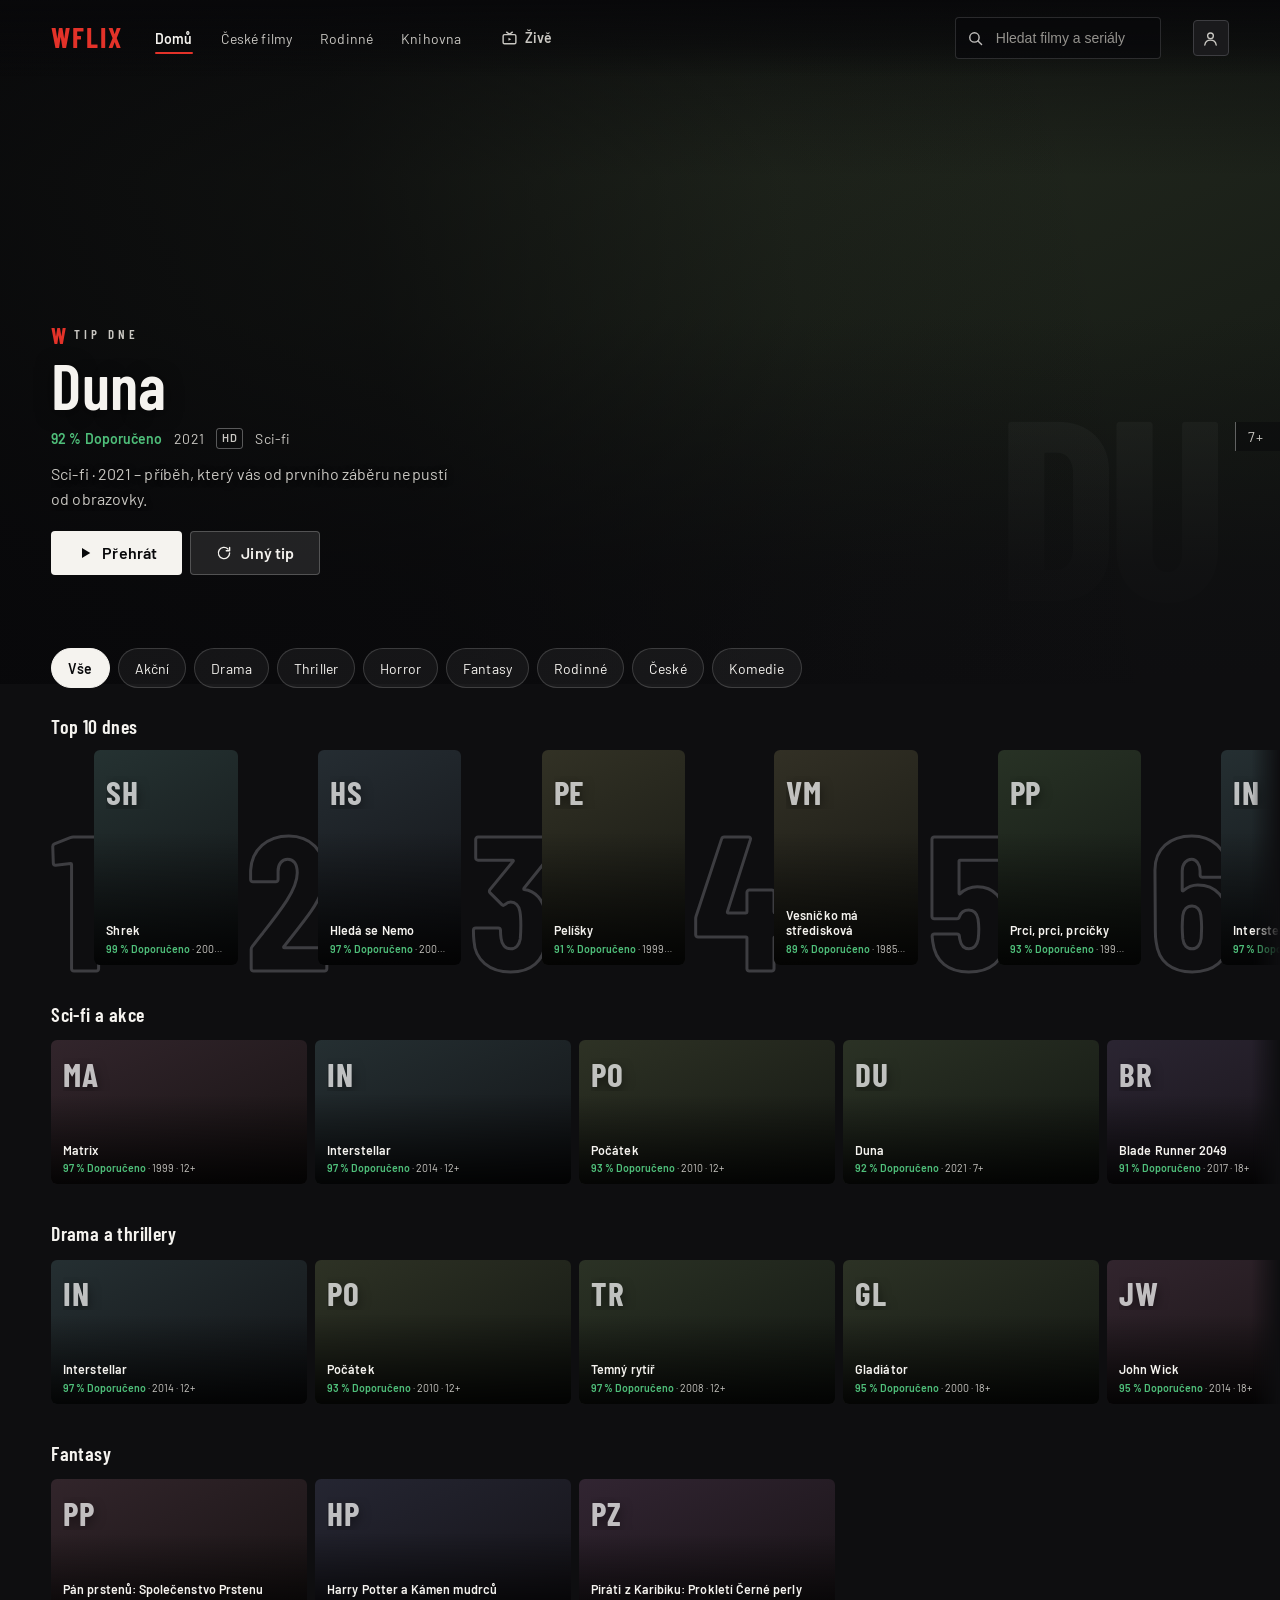
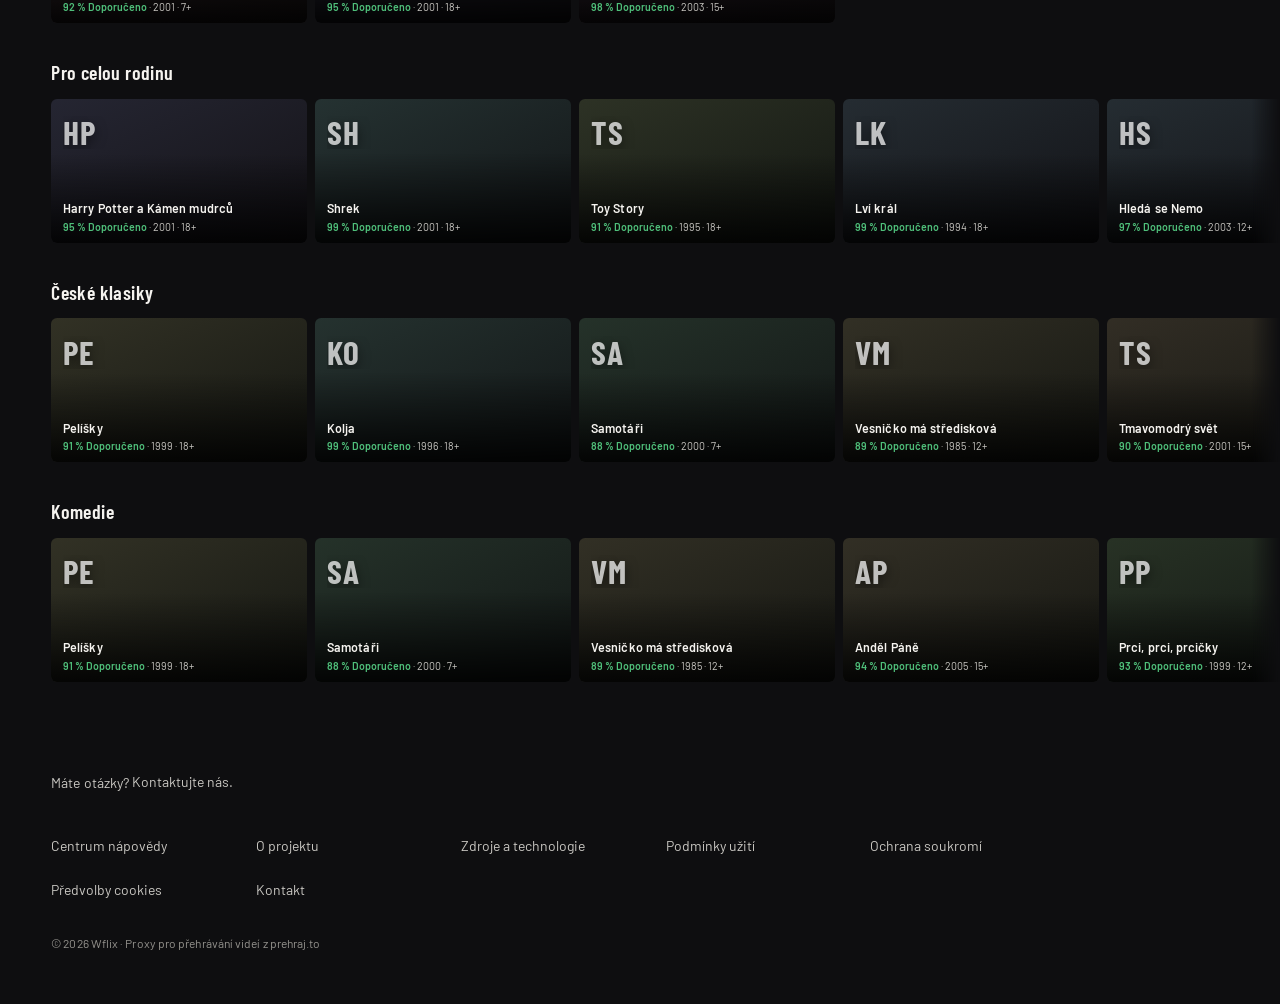
==== commit 2a4234dc: "Fix the review findings: keyboard access, light theme, fonts, admin palette Nav items and the logo w" ====
--- a/azure-app/PrehrajtoProxy/wwwroot/index.html
+++ b/azure-app/PrehrajtoProxy/wwwroot/index.html
@@ -15,9 +15,7 @@
     <meta name="twitter:description" content="Wflix – vyhledávej a přehrávej filmy a seriály.">
     <title>Wflix – filmy a seriály</title>
     <link rel="icon" type="image/svg+xml" href="data:image/svg+xml,<svg xmlns='http://www.w3.org/2000/svg' viewBox='0 0 100 100'><rect width='100' height='100' rx='18' fill='%230e0e10'/><text x='50' y='72' font-size='62' font-weight='700' text-anchor='middle' fill='%23e33229' font-family='Helvetica Neue,sans-serif'>W</text></svg>">
-    <link rel="preconnect" href="https://fonts.googleapis.com">
-    <link rel="preconnect" href="https://fonts.gstatic.com" crossorigin>
-    <link rel="stylesheet" href="https://fonts.googleapis.com/css2?family=Barlow:wght@400;500;600&family=Barlow+Condensed:wght@500;600;700&display=swap">
+    <link rel="stylesheet" href="fonts.css?v=20261112-1">
     <link rel="stylesheet" href="styles.css?v=20261112-1">
     <link rel="stylesheet" href="intro.css?v=20261112-1">
     <noscript><style>.intro { display: none; }</style></noscript>
@@ -33,6 +31,7 @@
     </script>
 </head>
 <body>
+    <a class="skip-link" href="#obsah">Přeskočit na obsah</a>
     <!-- Wflix intro: červené W ze čtyř štětců, zoom a lampy -->
     <div class="intro" id="intro" aria-hidden="true">
         <div class="nf" data-letter="W">
@@ -212,12 +211,12 @@
 
     <!-- Top bar -->
     <header class="nav" id="nav">
-        <div class="logo" onclick="goHome()" title="Domů">Wflix</div>
-        <nav class="nav-links">
-            <a onclick="goHome()">Domů</a>
-            <a onclick="goHome(); setChip('České')">České filmy</a>
-            <a onclick="goHome(); setChip('Rodinné')">Rodinné</a>
-            <a onclick="openLibrary()">Knihovna</a>
+        <button class="logo" type="button" onclick="goHome()" title="Domů">Wflix</button>
+        <nav class="nav-links" aria-label="Hlavní">
+            <button class="nav-link" type="button" data-nav="home" aria-current="page" onclick="goHome()">Domů</button>
+            <button class="nav-link" type="button" data-nav="home" onclick="goHome(); setChip('České')">České filmy</button>
+            <button class="nav-link" type="button" data-nav="home" onclick="goHome(); setChip('Rodinné')">Rodinné</button>
+            <button class="nav-link" type="button" data-nav="library" onclick="openLibrary()">Knihovna</button>
         </nav>
         <button class="nav-live" id="liveBtn" type="button" title="Živé vysílání">
             <svg class="live-ico" viewBox="0 0 24 24" aria-hidden="true"><rect x="3" y="6.5" width="18" height="13" rx="2" fill="none" stroke="currentColor" stroke-width="2"/><path d="M8 3l4 3 4-3" fill="none" stroke="currentColor" stroke-width="2" stroke-linecap="round" stroke-linejoin="round"/><path d="M10.5 10.8v4.4l4-2.2z" fill="currentColor"/></svg>Živě
@@ -227,6 +226,7 @@
                 <svg class="search-icon" viewBox="0 0 24 24" aria-hidden="true"><circle cx="10.5" cy="10.5" r="6.6" fill="none" stroke="currentColor" stroke-width="2"/><path d="M15.5 15.5 20.6 20.6" stroke="currentColor" stroke-width="2" stroke-linecap="round"/></svg>
                 <span class="search-spinner" aria-hidden="true"></span>
             </button>
+            <label class="visually-hidden" for="searchInput">Hledat filmy a seriály</label>
             <input type="text" id="searchInput" placeholder="Hledat filmy a seriály" autocomplete="off">
         </div>
         <div class="settings-wrap" id="settingsWrap">
@@ -236,7 +236,7 @@
         </div>
     </header>
 
-    <div class="container">
+    <main class="container" id="obsah">
         <div id="status" class="status" role="status" aria-live="polite"></div>
 
         <!-- Results -->
@@ -331,7 +331,7 @@
             <div id="chips" class="chips"></div>
             <div id="catalogRows"></div>
         </div>
-    </div>
+    </main>
 
     <!-- Patička po vzoru Netflixu -->
     <footer class="footer">
--- a/azure-app/PrehrajtoProxy/wwwroot/fonts.css
+++ b/azure-app/PrehrajtoProxy/wwwroot/fonts.css
@@ -0,0 +1,98 @@
+/* Písmo je hostované u nás (žádný požadavek na Google, jen latin + latin-ext).
+           Soubory jsou neměnné, takže se mohou cacheovat dlouho. */
+@font-face {
+            font-family: 'Barlow';
+            font-style: normal;
+            font-weight: 400;
+            font-display: swap;
+            src: url('fonts/barlow-400-latin-ext.woff2') format('woff2');
+            unicode-range: U+0100-02BA, U+02BD-02C5, U+02C7-02CC, U+02CE-02D7, U+02DD-02FF, U+0304, U+0308, U+0329, U+1D00-1DBF, U+1E00-1E9F, U+1EF2-1EFF, U+2020, U+20A0-20AB, U+20AD-20C4, U+2113, U+2C60-2C7F, U+A720-A7FF;
+        }
+@font-face {
+            font-family: 'Barlow';
+            font-style: normal;
+            font-weight: 400;
+            font-display: swap;
+            src: url('fonts/barlow-400-latin.woff2') format('woff2');
+            unicode-range: U+0000-00FF, U+0131, U+0152-0153, U+02BB-02BC, U+02C6, U+02DA, U+02DC, U+0304, U+0308, U+0329, U+2000-206F, U+20AC, U+2122, U+2191, U+2193, U+2212, U+2215, U+FEFF, U+FFFD;
+        }
+@font-face {
+            font-family: 'Barlow';
+            font-style: normal;
+            font-weight: 500;
+            font-display: swap;
+            src: url('fonts/barlow-500-latin-ext.woff2') format('woff2');
+            unicode-range: U+0100-02BA, U+02BD-02C5, U+02C7-02CC, U+02CE-02D7, U+02DD-02FF, U+0304, U+0308, U+0329, U+1D00-1DBF, U+1E00-1E9F, U+1EF2-1EFF, U+2020, U+20A0-20AB, U+20AD-20C4, U+2113, U+2C60-2C7F, U+A720-A7FF;
+        }
+@font-face {
+            font-family: 'Barlow';
+            font-style: normal;
+            font-weight: 500;
+            font-display: swap;
+            src: url('fonts/barlow-500-latin.woff2') format('woff2');
+            unicode-range: U+0000-00FF, U+0131, U+0152-0153, U+02BB-02BC, U+02C6, U+02DA, U+02DC, U+0304, U+0308, U+0329, U+2000-206F, U+20AC, U+2122, U+2191, U+2193, U+2212, U+2215, U+FEFF, U+FFFD;
+        }
+@font-face {
+            font-family: 'Barlow';
+            font-style: normal;
+            font-weight: 600;
+            font-display: swap;
+            src: url('fonts/barlow-600-latin-ext.woff2') format('woff2');
+            unicode-range: U+0100-02BA, U+02BD-02C5, U+02C7-02CC, U+02CE-02D7, U+02DD-02FF, U+0304, U+0308, U+0329, U+1D00-1DBF, U+1E00-1E9F, U+1EF2-1EFF, U+2020, U+20A0-20AB, U+20AD-20C4, U+2113, U+2C60-2C7F, U+A720-A7FF;
+        }
+@font-face {
+            font-family: 'Barlow';
+            font-style: normal;
+            font-weight: 600;
+            font-display: swap;
+            src: url('fonts/barlow-600-latin.woff2') format('woff2');
+            unicode-range: U+0000-00FF, U+0131, U+0152-0153, U+02BB-02BC, U+02C6, U+02DA, U+02DC, U+0304, U+0308, U+0329, U+2000-206F, U+20AC, U+2122, U+2191, U+2193, U+2212, U+2215, U+FEFF, U+FFFD;
+        }
+@font-face {
+            font-family: 'Barlow Condensed';
+            font-style: normal;
+            font-weight: 500;
+            font-display: swap;
+            src: url('fonts/barlow-condensed-500-latin-ext.woff2') format('woff2');
+            unicode-range: U+0100-02BA, U+02BD-02C5, U+02C7-02CC, U+02CE-02D7, U+02DD-02FF, U+0304, U+0308, U+0329, U+1D00-1DBF, U+1E00-1E9F, U+1EF2-1EFF, U+2020, U+20A0-20AB, U+20AD-20C4, U+2113, U+2C60-2C7F, U+A720-A7FF;
+        }
+@font-face {
+            font-family: 'Barlow Condensed';
+            font-style: normal;
+            font-weight: 500;
+            font-display: swap;
+            src: url('fonts/barlow-condensed-500-latin.woff2') format('woff2');
+            unicode-range: U+0000-00FF, U+0131, U+0152-0153, U+02BB-02BC, U+02C6, U+02DA, U+02DC, U+0304, U+0308, U+0329, U+2000-206F, U+20AC, U+2122, U+2191, U+2193, U+2212, U+2215, U+FEFF, U+FFFD;
+        }
+@font-face {
+            font-family: 'Barlow Condensed';
+            font-style: normal;
+            font-weight: 600;
+            font-display: swap;
+            src: url('fonts/barlow-condensed-600-latin-ext.woff2') format('woff2');
+            unicode-range: U+0100-02BA, U+02BD-02C5, U+02C7-02CC, U+02CE-02D7, U+02DD-02FF, U+0304, U+0308, U+0329, U+1D00-1DBF, U+1E00-1E9F, U+1EF2-1EFF, U+2020, U+20A0-20AB, U+20AD-20C4, U+2113, U+2C60-2C7F, U+A720-A7FF;
+        }
+@font-face {
+            font-family: 'Barlow Condensed';
+            font-style: normal;
+            font-weight: 600;
+            font-display: swap;
+            src: url('fonts/barlow-condensed-600-latin.woff2') format('woff2');
+            unicode-range: U+0000-00FF, U+0131, U+0152-0153, U+02BB-02BC, U+02C6, U+02DA, U+02DC, U+0304, U+0308, U+0329, U+2000-206F, U+20AC, U+2122, U+2191, U+2193, U+2212, U+2215, U+FEFF, U+FFFD;
+        }
+@font-face {
+            font-family: 'Barlow Condensed';
+            font-style: normal;
+            font-weight: 700;
+            font-display: swap;
+            src: url('fonts/barlow-condensed-700-latin-ext.woff2') format('woff2');
+            unicode-range: U+0100-02BA, U+02BD-02C5, U+02C7-02CC, U+02CE-02D7, U+02DD-02FF, U+0304, U+0308, U+0329, U+1D00-1DBF, U+1E00-1E9F, U+1EF2-1EFF, U+2020, U+20A0-20AB, U+20AD-20C4, U+2113, U+2C60-2C7F, U+A720-A7FF;
+        }
+@font-face {
+            font-family: 'Barlow Condensed';
+            font-style: normal;
+            font-weight: 700;
+            font-display: swap;
+            src: url('fonts/barlow-condensed-700-latin.woff2') format('woff2');
+            unicode-range: U+0000-00FF, U+0131, U+0152-0153, U+02BB-02BC, U+02C6, U+02DA, U+02DC, U+0304, U+0308, U+0329, U+2000-206F, U+20AC, U+2122, U+2191, U+2193, U+2212, U+2215, U+FEFF, U+FFFD;
+        }
--- a/azure-app/PrehrajtoProxy/wwwroot/styles.css
+++ b/azure-app/PrehrajtoProxy/wwwroot/styles.css
@@ -41,6 +41,19 @@
             --cue-size: 1.05em; --cue-bg: rgba(0,0,0,0.78); --cue-fg: #fff; --cue-shadow: 0 1px 2px #000;
         }
         * { box-sizing: border-box; margin: 0; padding: 0; }
+        .visually-hidden {
+            position: absolute; width: 1px; height: 1px; margin: -1px; padding: 0;
+            overflow: hidden; clip-path: inset(50%); white-space: nowrap; border: 0;
+        }
+        /* Odkaz pro klávesnici: vyskočí nad lištu, jinak je schovaný. */
+        .skip-link {
+            position: fixed; top: var(--sp-2); left: var(--sp-2); z-index: 10000;
+            padding: var(--sp-2) var(--sp-4); border-radius: var(--r-sm);
+            background: var(--paper); color: var(--ink-950);
+            font-weight: 600; font-size: var(--fs-sm); text-decoration: none;
+            transform: translateY(-200%); transition: transform var(--dur-2) var(--ease-out);
+        }
+        .skip-link:focus-visible { transform: none; }
         html { scroll-behavior: smooth; color-scheme: dark; }
         body {
             font-family: var(--font-body);
@@ -72,6 +85,7 @@
         }
         /* logo: červený wordmark; dřív se roztahovalo přes scaleY a Wflix pak vypadal stlačeně */
         .logo {
+            display: inline-flex; align-items: center; min-height: 44px; padding: 0;
             font-family: var(--font-display); font-weight: 700; font-size: var(--fs-2xl);
             line-height: 0.9; letter-spacing: 0.07em; text-transform: uppercase;
             color: var(--accent); cursor: pointer; user-select: none;
@@ -80,14 +94,19 @@
         .logo:hover { opacity: 0.8; }
         .nav.solid .logo { font-size: var(--fs-xl); }
         .nav-links { display: flex; gap: var(--sp-1); font-size: var(--fs-sm); }
-        .nav-links a {
+        .nav-links .nav-link {
             display: inline-flex; align-items: center; min-height: 44px; padding: 0 var(--sp-3);
-            color: var(--paper-dim); text-decoration: none; cursor: pointer; border-radius: var(--r-sm);
-            letter-spacing: 0.01em;
+            color: var(--text-dim); cursor: pointer; border-radius: var(--r-sm);
+            letter-spacing: 0.01em; background: none; border: 0;
             transition: color var(--dur-2) var(--ease-out), background var(--dur-2) var(--ease-out);
         }
-        .nav-links a:first-child { color: var(--paper); font-weight: 600; }
-        .nav-links a:hover { color: var(--paper); background: rgba(255,255,255,0.06); }
+        .nav-links .nav-link:hover { color: var(--text); background: rgba(255,255,255,0.06); }
+        .nav-links .nav-link[aria-current="page"] { color: var(--text); font-weight: 600; }
+        .nav-links .nav-link[aria-current="page"]::after {
+            content: ''; position: absolute; left: var(--sp-3); right: var(--sp-3); bottom: 6px;
+            height: 2px; border-radius: 1px; background: var(--accent);
+        }
+        .nav-links .nav-link { position: relative; }
         /* Hledání: vždy viditelné pole s lupou uvnitř, stejná výška jako profil */
         .search-box {
             margin-left: auto; display: flex; align-items: center;
@@ -134,7 +153,7 @@
         }
         .set-sub { display: none; align-items: center; justify-content: space-between; margin-top: 10px; }
         .set-sub.show { display: flex; }
-        .set-sub input { width: 64px; background: #000; color: #fff; border: 1px solid #444; border-radius: 4px; padding: 4px 6px; font: inherit; }
+        .set-sub input { width: 64px; background: #000; color: #fff; border: 1px solid var(--line-strong); border-radius: 4px; padding: 4px 6px; font: inherit; }
         .switch { position: relative; width: 42px; height: 24px; flex: none; }
         .switch input { opacity: 0; width: 0; height: 0; }
         .switch span {
@@ -180,7 +199,7 @@
                 linear-gradient(180deg, rgba(8,8,10,0.7) 0%, rgba(8,8,10,0) 26%);
         }
         /* Velké iniciály titulu jako tichý vodoznak - dřív tu bylo emoji */
-        .hero-emoji {
+        .hero-mark {
             position: absolute; right: 5%; bottom: 14%; z-index: 1;
             font-family: var(--font-display); font-weight: 700;
             font-size: clamp(7rem, 20vw, 18rem); line-height: 0.7; letter-spacing: -0.05em;
@@ -347,7 +366,7 @@
         }
         .poster:hover .art, .poster:focus-visible .art { box-shadow: var(--shadow-card); }
         /* Iniciály titulu místo emoji - plakát zůstane typografický i bez náhledu. */
-        .poster .emoji {
+        .poster .mark {
             position: absolute; top: 12%; left: var(--sp-3); right: var(--sp-3);
             font-family: var(--font-display); font-weight: 700; font-size: clamp(1.9rem, 2.6vw, 2.6rem);
             line-height: 1; letter-spacing: 0.02em; text-transform: uppercase;
@@ -427,11 +446,11 @@
         .poster .thumb { position: absolute; inset: 0; width: 100%; height: 100%; object-fit: cover; opacity: 0; transition: opacity 0.5s; }
         .poster .art.has-img .thumb { opacity: 1; }
         .poster .thumb.portrait { object-fit: cover; }   /* plakáty z iTunes jsou na výšku -> ořízneme je na kartu, jako Netflix */
-        .poster .art.has-img .emoji { display: none; }
+        .poster .art.has-img .mark { display: none; }
         .hero-img { position: absolute; inset: 0; width: 100%; height: 100%; object-fit: cover; opacity: 0; transition: opacity 0.8s; }
         .hero-img.portrait { object-fit: contain; object-position: right center; }
         .hero-img.on { opacity: 1; }
-        .hero.has-img .hero-emoji { display: none; }
+        .hero.has-img .hero-mark { display: none; }
 
         /* ---------- Search results ---------- */
         .results-section, .player-section { display: none; }
@@ -479,7 +498,7 @@
             transition: transform var(--dur-3), box-shadow var(--dur-3);
         }
         .movie-card:hover { transform: scale(1.06); z-index: 5; box-shadow: 0 16px 40px rgba(0,0,0,0.85); }
-        .movie-card img { width: 100%; aspect-ratio: 16/9; object-fit: cover; background: #2a2a2a; display: block; }
+        .movie-card img { width: 100%; aspect-ratio: 16/9; object-fit: cover; background: var(--ink-800); display: block; }
         /* kruhové Přehrát po najetí na kartu ve výsledcích hledání */
         .card-play {
             position: absolute; top: 0; left: 0; right: 0; aspect-ratio: 16/9; z-index: 2;
@@ -584,17 +603,17 @@
         .live-tools .set-select { max-width: 170px; padding: 6px 8px; font-size: 14px; }
         /* Vlastní výběr zdroje kanálů (místo nativního <select>) */
         .lsrc { position: relative; }
-        .lsrc-btn { display: flex; align-items: center; justify-content: space-between; gap: 8px; width: 100%; min-width: 150px; background: #000; color: #fff; border: 1px solid #444; border-radius: 4px; padding: 6px 10px; font-size: 14px; text-align: left; }
+        .lsrc-btn { display: flex; align-items: center; justify-content: space-between; gap: 8px; width: 100%; min-width: 150px; background: #000; color: #fff; border: 1px solid var(--line-strong); border-radius: 4px; padding: 6px 10px; font-size: 14px; text-align: left; }
         .lsrc-btn:hover, .lsrc.open .lsrc-btn { border-color: #777; }
         .lsrc-btn svg { width: 12px; height: 12px; flex: none; transition: transform var(--dur-1); }
         .lsrc.open .lsrc-btn svg { transform: rotate(180deg); }
-        .lsrc-menu { display: none; position: absolute; top: calc(100% + 6px); left: 0; z-index: 60; width: 260px; max-width: calc(100vw - 28px); background: var(--panel); border: 1px solid #333; border-radius: 6px; box-shadow: 0 8px 24px rgba(0,0,0,0.7); }
+        .lsrc-menu { display: none; position: absolute; top: calc(100% + 6px); left: 0; z-index: 60; width: 260px; max-width: calc(100vw - 28px); background: var(--panel); border: 1px solid var(--line); border-radius: 6px; box-shadow: 0 8px 24px rgba(0,0,0,0.7); }
         .lsrc.open .lsrc-menu { display: block; }
-        .lsrc-search { display: block; width: calc(100% - 16px); margin: 8px; padding: 6px 9px; background: #000; color: #fff; border: 1px solid #444; border-radius: 4px; font: inherit; font-size: 13px; outline: none; }
+        .lsrc-search { display: block; width: calc(100% - 16px); margin: 8px; padding: 6px 9px; background: #000; color: #fff; border: 1px solid var(--line-strong); border-radius: 4px; font: inherit; font-size: 13px; outline: none; }
         .lsrc-list { max-height: min(60vh, 340px); overflow-y: auto; padding-bottom: 6px; }
         .lsrc-group { padding: 8px 12px 4px; font-size: 11px; font-weight: 700; color: var(--muted); text-transform: uppercase; letter-spacing: 0.5px; }
         .lsrc-item { display: block; width: 100%; text-align: left; padding: 7px 12px; font-size: 14px; color: var(--text); }
-        .lsrc-item:hover, .lsrc-item:focus-visible { background: #2a2a2a; outline: none; }
+        .lsrc-item:hover, .lsrc-item:focus-visible { background: var(--ink-800); outline: none; }
         .lsrc-item.active { color: #fff; font-weight: 700; box-shadow: inset 3px 0 0 var(--red); }
         .lsrc-note { padding: 8px 12px; font-size: 13px; color: var(--muted); }
         .live-filter {
@@ -834,91 +853,70 @@
            plakáty a přehrávač mají pod sebou obrázek/video, takže zůstávají tmavé. */
         [data-theme="light"] {
             color-scheme: light;
-            --bg: #f2f0ec; --panel: #ffffff; --text: #141414; --text-dim: #3a3a3d; --muted: #5f5d59;
-        }
-        [data-theme="light"] .nav { background: linear-gradient(180deg, rgba(255,255,255,0.97) 0%, rgba(255,255,255,0.72) 70%, rgba(255,255,255,0) 100%); }
-        [data-theme="light"] .nav.solid { background: #fff; box-shadow: 0 2px 12px rgba(0,0,0,0.14); }
-        [data-theme="light"] .nav-links a { color: rgba(20,20,20,0.75); }
-        [data-theme="light"] .nav-links a:first-child { color: var(--bg); }
-        [data-theme="light"] .nav-links a:hover { color: #000; }
-        [data-theme="light"] .nav-live { color: rgba(20,20,20,0.8); }
-        [data-theme="light"] .nav-live:hover, [data-theme="light"] .nav-live.active { color: #000; }
-        [data-theme="light"] .search-box { background: #fff; border-color: rgba(0,0,0,0.22); }
-        [data-theme="light"] .search-box:focus-within, [data-theme="light"] .search-box.has-text { background: #fff; border-color: var(--bg); }
-        [data-theme="light"] .search-box button { color: var(--bg); }
-        [data-theme="light"] .search-box input { color: var(--bg); }
-        [data-theme="light"] .search-box input::placeholder { color: #6f6f6f; }
-        [data-theme="light"] .search-spinner { border-color: rgba(0,0,0,0.2); border-top-color: var(--bg); }
-        /* billboard si drží tmavý přechod, aby bílý text zůstal čitelný i nad světlou stránkou */
-        /* Nad billboardem zůstává bílý text (pod ním je obrázek s tmavým přechodem). */
-        [data-theme="light"] .hero { color: #fff; }
+            --bg: #f2f0ec; --panel: #ffffff;
+            --text: #141414; --text-dim: #3a3a3d; --muted: #5f5d59;
+            --line: #e3e0da; --line-strong: #cbc7c0;
+            --shadow-card: 0 18px 40px rgba(0,0,0,0.14);
+            --shadow-2: 0 8px 24px rgba(0,0,0,0.1);
+            --shadow-3: 0 24px 56px rgba(0,0,0,0.18);
+        }
+        /* Světlý režim přebarvuje jen plochy; hero, plakáty a přehrávač mají pod sebou
+           obrázek, takže zůstávají tmavé a jejich bílý text platí dál. */
+        [data-theme="light"] .nav { background: linear-gradient(180deg, rgba(250,249,246,0.97) 0%, rgba(250,249,246,0.55) 58%, rgba(250,249,246,0) 100%); }
+        [data-theme="light"] .nav.solid { background: rgba(250,249,246,0.95); box-shadow: 0 1px 0 rgba(0,0,0,0.06), 0 10px 30px rgba(0,0,0,0.08); }
+        [data-theme="light"] .nav-links .nav-link:hover,
+        [data-theme="light"] .nav-live:hover { background: rgba(0,0,0,0.05); }
+        [data-theme="light"] .search-box { background: var(--panel); border-color: rgba(0,0,0,0.18); }
+        [data-theme="light"] .search-box:focus-within,
+        [data-theme="light"] .search-box.has-text { background: var(--panel); border-color: rgba(0,0,0,0.45); }
+        [data-theme="light"] .search-spinner { border-color: rgba(0,0,0,0.18); border-top-color: var(--text); }
+        [data-theme="light"] .profile-btn { background: var(--panel); }
+        /* Billboard zůstává tmavý, takže jeho text a filtry nad ním musí zůstat světlé. */
+        [data-theme="light"] .hero { color: var(--paper); }
+        [data-theme="light"] .hero-desc { color: var(--paper-dim); }
         [data-theme="light"] .hero::after {
             background:
-                linear-gradient(77deg, rgba(0,0,0,0.85) 0%, rgba(0,0,0,0.45) 40%, rgba(0,0,0,0) 72%),
-                linear-gradient(0deg, rgba(0,0,0,0.92) 0%, rgba(0,0,0,0.2) 42%),
-                linear-gradient(180deg, rgba(0,0,0,0.55) 0%, rgba(0,0,0,0) 24%);
-        }
-        [data-theme="light"] .chip { background: rgba(255,255,255,0.92); color: var(--bg); border-color: rgba(0,0,0,0.18); }
-        [data-theme="light"] .chip:hover { background: #e9e9e9; }
-        [data-theme="light"] .chip.active { background: var(--bg); color: #fff; border-color: var(--bg); }
-        [data-theme="light"] .cat-row h3 { color: var(--bg); }
-        [data-theme="light"] .row-more { color: #0d6572; }
-        [data-theme="light"] .arrow { color: var(--bg); }
-        [data-theme="light"] .arrow.left { background: linear-gradient(90deg, rgba(245,245,245,0.96) 0%, rgba(245,245,245,0.6) 55%, rgba(245,245,245,0) 100%); }
-        [data-theme="light"] .arrow.right { background: linear-gradient(270deg, rgba(245,245,245,0.96) 0%, rgba(245,245,245,0.6) 55%, rgba(245,245,245,0) 100%); }
-        [data-theme="light"] .row-filter { background: #fff; color: var(--bg); border-color: rgba(0,0,0,0.2); }
-        [data-theme="light"] .row-filter:focus { border-color: var(--bg); }
-        [data-theme="light"] .row-filter::placeholder { color: #767676; }
-        [data-theme="light"] .movie-card { background: #fff; }
-        [data-theme="light"] .movie-card img { background: #e3e3e3; }
-        [data-theme="light"] .movie-card .year { color: #1f8a3b; }
-        [data-theme="light"] .skel-card { background: rgba(0,0,0,0.07); }
-        [data-theme="light"] .results-info { color: #5c5c5c; }
-        [data-theme="light"] .results-state { background: rgba(0,0,0,0.05); color: #1c1c1c; border-left-color: rgba(0,0,0,0.35); }
-        [data-theme="light"] .results-state.error { background: rgba(229,9,20,0.1); border-left-color: var(--red); }
-        [data-theme="light"] .results-state.empty { background: rgba(245,197,24,0.16); }
-        [data-theme="light"] .results-state.ratelimit { background: rgba(245,197,24,0.16); }
-        [data-theme="light"] .rl-bar { background: rgba(0,0,0,0.12); }
-        [data-theme="light"] .status.loading { background: rgba(0,0,0,0.06); border-left-color: var(--bg); }
-        [data-theme="light"] .back-btn, [data-theme="light"] .dl-btn { background: rgba(0,0,0,0.08); color: var(--bg); }
-        [data-theme="light"] .back-btn:hover, [data-theme="light"] .dl-btn:hover { background: rgba(0,0,0,0.15); }
-        [data-theme="light"] .player-keys b { color: var(--bg); }
-        [data-theme="light"] .player-end { color: #f5f5f5; }
-        [data-theme="light"] .set-row { border-bottom-color: rgba(0,0,0,0.1); }
-        [data-theme="light"] .set-select, [data-theme="light"] .set-sub input { background: #fff; color: var(--bg); border-color: #c9c9c9; }
-        [data-theme="light"] .set-sub input { color: var(--bg); }
-        [data-theme="light"] .live-title { color: var(--bg); }
-        [data-theme="light"] .lsrc-btn { background: #fff; color: var(--bg); border-color: #c9c9c9; }
-        [data-theme="light"] .lsrc-menu { background: #fff; border-color: #dcdcdc; box-shadow: 0 8px 24px rgba(0,0,0,0.2); }
-        [data-theme="light"] .lsrc-search { background: #fff; color: var(--bg); border-color: #c9c9c9; }
-        [data-theme="light"] .lsrc-item { color: #1c1c1c; }
-        [data-theme="light"] .lsrc-item:hover, [data-theme="light"] .lsrc-item:focus-visible { background: #efefef; }
-        [data-theme="light"] .lsrc-item.active { color: #000; }
-        [data-theme="light"] .live-filter { background: #fff; color: var(--bg); border-color: #c9c9c9; }
-        [data-theme="light"] .live-filter:focus { border-color: var(--bg); }
-        [data-theme="light"] .live-card { background: #fff; border-color: #e4e4e4; }
-        [data-theme="light"] .live-card:hover { background: #f2f2f2; border-color: var(--text-dim); }
-        [data-theme="light"] .lc-logo { background: #f0f0f0; }
-        [data-theme="light"] .lc-init { color: #333; }
-        [data-theme="light"] .lc-name { color: var(--bg); }
-        [data-theme="light"] .lchip { background: rgba(0,0,0,0.06); color: #2b2b2b; border-color: rgba(0,0,0,0.16); }
-        [data-theme="light"] .lchip:hover { background: rgba(0,0,0,0.12); }
-        [data-theme="light"] .lchip.active { background: var(--bg); color: #fff; border-color: var(--bg); }
-        [data-theme="light"] .lc-badge { background: rgba(0,0,0,0.08); color: #444; }
-        [data-theme="light"] .lc-badge.geo { background: rgba(245,197,24,0.22); color: #7a5c00; }
-        [data-theme="light"] .lc-badge.not24 { background: rgba(0,0,0,0.05); color: #6f6f6f; }
-        [data-theme="light"] .lc-badge.q { background: rgba(84,185,197,0.22); color: #0d6572; }
-        [data-theme="light"] .live-more { background: rgba(0,0,0,0.06); border-color: rgba(0,0,0,0.2); color: var(--bg); }
-        [data-theme="light"] .live-more:hover { background: rgba(0,0,0,0.12); }
-        [data-theme="light"] .live-error { color: var(--bg); }
-        [data-theme="light"] .page-body { color: #2b2b2b; }
-        [data-theme="light"] .page-body h2 { color: #111; }
-        [data-theme="light"] .page-body a { color: #111; }
-        [data-theme="light"] .page-body code { background: rgba(0,0,0,0.07); }
-        [data-theme="light"] .f-ask { color: #3a3a3a; }
-        [data-theme="light"] .f-link { color: #4a4a4a; }
-        [data-theme="light"] .f-link:hover { color: #000; }
-        [data-theme="light"] .f-copy { color: #6b6b6b; }
+                linear-gradient(78deg, rgba(8,8,10,0.95) 0%, rgba(8,8,10,0.74) 32%, rgba(8,8,10,0.18) 62%, rgba(8,8,10,0) 84%),
+                linear-gradient(0deg, rgba(10,10,12,0.92) 0%, rgba(10,10,12,0.45) 20%, rgba(10,10,12,0) 56%),
+                linear-gradient(180deg, rgba(8,8,10,0.55) 0%, rgba(8,8,10,0) 26%);
+        }
+        [data-theme="light"] .chip { background: rgba(255,255,255,0.92); border-color: rgba(0,0,0,0.16); color: #141414; }
+        [data-theme="light"] .chip:hover { background: #ffffff; border-color: rgba(0,0,0,0.28); }
+        [data-theme="light"] .chip.active { background: #141414; color: #ffffff; border-color: #141414; }
+        [data-theme="light"] .arrow { color: var(--text); }
+        [data-theme="light"] .arrow.left { background: linear-gradient(90deg, rgba(242,240,236,0.96) 0%, rgba(242,240,236,0.55) 55%, rgba(242,240,236,0) 100%); }
+        [data-theme="light"] .arrow.right { background: linear-gradient(270deg, rgba(242,240,236,0.96) 0%, rgba(242,240,236,0.55) 55%, rgba(242,240,236,0) 100%); }
+        [data-theme="light"] .movie-card { background: var(--panel); border-color: rgba(0,0,0,0.07); }
+        [data-theme="light"] .movie-card img { background: #e6e3dd; }
+        [data-theme="light"] .skel-card { background-color: #e8e5e0; background-image: linear-gradient(100deg, #e8e5e0 32%, #f3f1ed 50%, #e8e5e0 68%); }
+        [data-theme="light"] .results-state,
+        [data-theme="light"] .status.loading { background: rgba(0,0,0,0.04); }
+        [data-theme="light"] .back-btn,
+        [data-theme="light"] .dl-btn { background: rgba(0,0,0,0.06); border-color: rgba(0,0,0,0.12); }
+        [data-theme="light"] .back-btn:hover,
+        [data-theme="light"] .dl-btn:hover { background: rgba(0,0,0,0.12); border-color: rgba(0,0,0,0.2); }
+        [data-theme="light"] .f-link:hover { color: var(--text); }
+        [data-theme="light"] .row-filter,
+        [data-theme="light"] .set-select,
+        [data-theme="light"] .set-sub input,
+        [data-theme="light"] .live-filter,
+        [data-theme="light"] .lsrc-btn,
+        [data-theme="light"] .lsrc-search { background: var(--panel); border-color: var(--line-strong); }
+        [data-theme="light"] .lsrc-menu { background: var(--panel); border-color: var(--line); }
+        [data-theme="light"] .lsrc-item:hover,
+        [data-theme="light"] .lsrc-item:focus-visible { background: rgba(0,0,0,0.05); }
+        [data-theme="light"] .live-card { background: var(--panel); border-color: var(--line); }
+        [data-theme="light"] .live-card:hover { background: #f7f5f1; border-color: var(--line-strong); }
+        [data-theme="light"] .lc-logo { background: #eeebe6; }
+        [data-theme="light"] .lc-init { color: var(--text); }
+        [data-theme="light"] .lchip { background: rgba(0,0,0,0.05); border-color: rgba(0,0,0,0.14); color: var(--text); }
+        [data-theme="light"] .lchip.active { background: var(--text); color: var(--panel); border-color: var(--text); }
+        [data-theme="light"] .live-more { background: rgba(0,0,0,0.05); border-color: rgba(0,0,0,0.18); color: var(--text); }
+        [data-theme="light"] .live-more:hover { background: rgba(0,0,0,0.1); }
+        [data-theme="light"] .page-body a { color: var(--text); }
+        [data-theme="light"] .page-body code { background: rgba(0,0,0,0.06); }
+        [data-theme="light"] .lc-badge.geo { color: #7a5c00; }
+        [data-theme="light"] .lc-badge.q { color: #0d6572; }
         @media (max-width: 700px) {
             /* na telefonu je lišta plná - server je vidět v Nastavení a u přehrávače */
         }
@@ -937,12 +935,12 @@
             font-size: 13px;
             padding: 8px 14px;
             border-radius: 999px;
-            border: 1px solid #3d3d3d;
+            border: 1px solid var(--line-strong);
             background: transparent;
             color: var(--text-dim);
             cursor: pointer;
         }
-        .lib-clear:hover:not(:disabled) { background: #2a2a2a; border-color: #5a5a5a; }
+        .lib-clear:hover:not(:disabled) { background: var(--ink-800); border-color: #5a5a5a; }
         .lib-clear:disabled { opacity: 0.45; cursor: default; }
         .lib-filter { max-width: 320px; margin-bottom: 14px; }
         .lib-list {
@@ -956,9 +954,9 @@
             align-items: center;
             gap: 12px;
             padding: 8px;
-            border: 1px solid #2c2c2c;
+            border: 1px solid var(--line);
             border-radius: 10px;
-            background: #1b1b1b;
+            background: var(--panel);
         }
         .lib-item[hidden] { display: none; }
         .lib-open {
@@ -1015,18 +1013,18 @@
             width: 34px;
             height: 34px;
             border-radius: 50%;
-            border: 1px solid #3a3a3a;
-            background: #232323;
+            border: 1px solid var(--line-strong);
+            background: var(--ink-800);
             color: #bdbdbd;
             font-size: 14px;
             line-height: 1;
             cursor: pointer;
         }
-        .lib-del:hover, .lib-del:focus-visible { background: #2f2f2f; border-color: #6d6d6d; color: #fff; }
+        .lib-del:hover, .lib-del:focus-visible { background: var(--ink-700); border-color: #6d6d6d; color: #fff; }
         .lib-del.star { color: var(--warn); border-color: rgba(245,197,24,0.35); }
         .lib-empty {
             padding: 18px;
-            border: 1px dashed #333;
+            border: 1px dashed var(--line);
             border-radius: 10px;
             color: var(--muted);
             font-size: 14px;
@@ -1036,7 +1034,7 @@
         [data-theme="light"] .lib-del:hover, [data-theme="light"] .lib-del:focus-visible { background: var(--text-dim); color: #111; }
         [data-theme="light"] .lib-meta { color: #6b6b6b; }
         [data-theme="light"] .lib-empty { border-color: #dcdcdc; color: #666; }
-        [data-theme="light"] .lib-clear { border-color: #d5d5d5; color: #333; }
+        [data-theme="light"] .lib-clear { border-color: #d5d5d5; color: var(--line); }
         @media (max-width: 640px) {
             .lib-head { flex-wrap: wrap; }
             .lib-filter { max-width: none; }
@@ -1052,7 +1050,7 @@
         }
         .series-card .year { color: var(--green); }
         .series-head { display: flex; gap: 20px; align-items: flex-start; margin-bottom: 8px; }
-        .series-poster { flex: none; width: 180px; border-radius: 6px; overflow: hidden; background: #222; }
+        .series-poster { flex: none; width: 180px; border-radius: 6px; overflow: hidden; background: var(--ink-800); }
         .series-poster img { display: block; width: 100%; aspect-ratio: 16/9; object-fit: cover; }
         .series-head-text { min-width: 0; }
         .series-sub { font-size: 14px; color: var(--green); font-weight: 700; }
@@ -1071,12 +1069,12 @@
         .ep-name { min-width: 0; overflow: hidden; text-overflow: ellipsis; white-space: nowrap; color: var(--text-dim); font-size: 14px; }
         .ep-variant {
             flex: none; max-width: 230px; padding: 6px 8px; border-radius: 4px; font-size: 12px;
-            background: #222; color: var(--text-dim); border: 1px solid #444; cursor: pointer;
+            background: var(--ink-800); color: var(--text-dim); border: 1px solid var(--line-strong); cursor: pointer;
         }
         [data-theme="light"] .ep-row { border-color: #e4e4e4; }
-        [data-theme="light"] .ep-name { color: #444; }
+        [data-theme="light"] .ep-name { color: var(--line-strong); }
         [data-theme="light"] .ep-play:hover, [data-theme="light"] .ep-play:focus-visible { background: rgba(0,0,0,0.05); }
-        [data-theme="light"] .ep-variant { background: #f2f2f2; color: #333; border-color: #d8d8d8; }
+        [data-theme="light"] .ep-variant { background: #f2f2f2; color: var(--line); border-color: #d8d8d8; }
         [data-theme="light"] .series-note, [data-theme="light"] .season-count { color: #6b6b6b; }
         @media (max-width: 640px) {
             .series-head { gap: 12px; }
@@ -1160,7 +1158,7 @@
         .row-more { display: inline-flex; align-items: center; gap: 4px; }
         .lib-del { display: flex; align-items: center; justify-content: center; }
         .lib-del svg { width: 14px; height: 14px; display: block; }
-        .lib-art .emoji {
+        .lib-art .mark {
             font-family: var(--font-display); font-weight: 700; font-size: var(--fs-md);
             letter-spacing: 0.04em; color: var(--paper-dim);
         }
--- a/azure-app/PrehrajtoProxy/wwwroot/intro.css
+++ b/azure-app/PrehrajtoProxy/wwwroot/intro.css
@@ -99,10 +99,10 @@
   display: block;
   content: "";
   position: absolute;
-  background-color: #e40913;
+  background-color: var(--accent);
   width: 100%;
   height: 70%;
-  box-shadow: 0px 0px 16px 10px #e40913;
+  box-shadow: 0px 0px 16px 10px var(--accent);
 }
 .intro .nf [class*=helper-] .effect-brush [class*=fur-] {
   display: block;
@@ -113,157 +113,157 @@
 .intro .nf [class*=helper-] .effect-brush .fur-1 {
   left: 0%;
   width: 3.8%;
-  background: linear-gradient(to bottom, #e40913 0%, #e40913 15%, rgba(0, 0, 0, 0) 81%, rgba(0, 0, 0, 0) 100%);
+  background: linear-gradient(to bottom, var(--accent) 0%, var(--accent) 15%, rgba(0, 0, 0, 0) 81%, rgba(0, 0, 0, 0) 100%);
 }
 .intro .nf [class*=helper-] .effect-brush .fur-2 {
   left: 3.8%;
   width: 2.8%;
-  background: linear-gradient(to bottom, #e40913 0%, #e40913 10%, rgba(0, 0, 0, 0) 62%, rgba(0, 0, 0, 0) 100%);
+  background: linear-gradient(to bottom, var(--accent) 0%, var(--accent) 10%, rgba(0, 0, 0, 0) 62%, rgba(0, 0, 0, 0) 100%);
 }
 .intro .nf [class*=helper-] .effect-brush .fur-3 {
   left: 6.6%;
   width: 4.8%;
-  background: linear-gradient(to bottom, #e40913 0%, #e40913 37%, rgba(0, 0, 0, 0) 100%);
+  background: linear-gradient(to bottom, var(--accent) 0%, var(--accent) 37%, rgba(0, 0, 0, 0) 100%);
 }
 .intro .nf [class*=helper-] .effect-brush .fur-4 {
   left: 11.4%;
   width: 4%;
-  background: linear-gradient(to bottom, #e40913 0%, #e40913 23%, rgba(0, 0, 0, 0) 100%);
+  background: linear-gradient(to bottom, var(--accent) 0%, var(--accent) 23%, rgba(0, 0, 0, 0) 100%);
 }
 .intro .nf [class*=helper-] .effect-brush .fur-5 {
   left: 15.4%;
   width: 4%;
-  background: linear-gradient(to bottom, #e40913 0%, #e40913 15%, rgba(0, 0, 0, 0) 86%, rgba(0, 0, 0, 0) 100%);
+  background: linear-gradient(to bottom, var(--accent) 0%, var(--accent) 15%, rgba(0, 0, 0, 0) 86%, rgba(0, 0, 0, 0) 100%);
 }
 .intro .nf [class*=helper-] .effect-brush .fur-6 {
   left: 19.4%;
   width: 2.5%;
-  background: linear-gradient(to bottom, #e40913 0%, #e40913 27%, rgba(0, 0, 0, 0) 89%, rgba(0, 0, 0, 0) 100%);
+  background: linear-gradient(to bottom, var(--accent) 0%, var(--accent) 27%, rgba(0, 0, 0, 0) 89%, rgba(0, 0, 0, 0) 100%);
 }
 .intro .nf [class*=helper-] .effect-brush .fur-7 {
   left: 21.9%;
   width: 4%;
-  background: linear-gradient(to bottom, #e40913 0%, #e40913 20%, rgba(0, 0, 0, 0) 100%);
+  background: linear-gradient(to bottom, var(--accent) 0%, var(--accent) 20%, rgba(0, 0, 0, 0) 100%);
 }
 .intro .nf [class*=helper-] .effect-brush .fur-8 {
   left: 25.9%;
   width: 2%;
-  background: linear-gradient(to bottom, #e40913 0%, #e40913 30%, rgba(0, 0, 0, 0) 100%);
+  background: linear-gradient(to bottom, var(--accent) 0%, var(--accent) 30%, rgba(0, 0, 0, 0) 100%);
 }
 .intro .nf [class*=helper-] .effect-brush .fur-9 {
   left: 27.9%;
   width: 4%;
-  background: linear-gradient(to bottom, #e40913 0%, #e40913 35%, rgba(0, 0, 0, 0) 95%, rgba(0, 0, 0, 0) 100%);
+  background: linear-gradient(to bottom, var(--accent) 0%, var(--accent) 35%, rgba(0, 0, 0, 0) 95%, rgba(0, 0, 0, 0) 100%);
 }
 .intro .nf [class*=helper-] .effect-brush .fur-10 {
   left: 31.9%;
   width: 3.5%;
-  background: linear-gradient(to bottom, #e40913 0%, #e40913 39%, rgba(0, 0, 0, 0) 95%, rgba(0, 0, 0, 0) 100%);
+  background: linear-gradient(to bottom, var(--accent) 0%, var(--accent) 39%, rgba(0, 0, 0, 0) 95%, rgba(0, 0, 0, 0) 100%);
 }
 .intro .nf [class*=helper-] .effect-brush .fur-11 {
   left: 35.4%;
   width: 2%;
-  background: linear-gradient(to bottom, #e40913 0%, #e40913 34%, rgba(0, 0, 0, 0) 95%, rgba(0, 0, 0, 0) 100%);
+  background: linear-gradient(to bottom, var(--accent) 0%, var(--accent) 34%, rgba(0, 0, 0, 0) 95%, rgba(0, 0, 0, 0) 100%);
 }
 .intro .nf [class*=helper-] .effect-brush .fur-12 {
   left: 37.4%;
   width: 2.6%;
-  background: linear-gradient(to bottom, #e40913 0%, #e40913 22%, rgba(0, 0, 0, 0) 95%, rgba(0, 0, 0, 0) 100%);
+  background: linear-gradient(to bottom, var(--accent) 0%, var(--accent) 22%, rgba(0, 0, 0, 0) 95%, rgba(0, 0, 0, 0) 100%);
 }
 .intro .nf [class*=helper-] .effect-brush .fur-13 {
   left: 40%;
   width: 6%;
-  background: linear-gradient(to bottom, #e40913 0%, #e40913 47%, rgba(0, 0, 0, 0) 100%);
+  background: linear-gradient(to bottom, var(--accent) 0%, var(--accent) 47%, rgba(0, 0, 0, 0) 100%);
 }
 .intro .nf [class*=helper-] .effect-brush .fur-14 {
   left: 46%;
   width: 2%;
-  background: linear-gradient(to bottom, #e40913 0%, #e40913 36%, rgba(0, 0, 0, 0) 100%);
+  background: linear-gradient(to bottom, var(--accent) 0%, var(--accent) 36%, rgba(0, 0, 0, 0) 100%);
 }
 .intro .nf [class*=helper-] .effect-brush .fur-15 {
   left: 48%;
   width: 5.5%;
-  background: linear-gradient(to bottom, #e40913 0%, #e40913 29%, rgba(0, 0, 0, 0) 100%);
+  background: linear-gradient(to bottom, var(--accent) 0%, var(--accent) 29%, rgba(0, 0, 0, 0) 100%);
 }
 .intro .nf [class*=helper-] .effect-brush .fur-16 {
   left: 53.5%;
   width: 3%;
-  background: linear-gradient(to bottom, #e40913 0%, #e40913 39%, rgba(0, 0, 0, 0) 95%, rgba(0, 0, 0, 0) 100%);
+  background: linear-gradient(to bottom, var(--accent) 0%, var(--accent) 39%, rgba(0, 0, 0, 0) 95%, rgba(0, 0, 0, 0) 100%);
 }
 .intro .nf [class*=helper-] .effect-brush .fur-17 {
   left: 56.5%;
   width: 4.1%;
-  background: linear-gradient(to bottom, #e40913 0%, #e40913 45%, rgba(0, 0, 0, 0) 100%);
+  background: linear-gradient(to bottom, var(--accent) 0%, var(--accent) 45%, rgba(0, 0, 0, 0) 100%);
 }
 .intro .nf [class*=helper-] .effect-brush .fur-18 {
   left: 60.6%;
   width: 2.4%;
-  background: linear-gradient(to bottom, #e40913 0%, #e40913 34%, rgba(0, 0, 0, 0) 100%);
+  background: linear-gradient(to bottom, var(--accent) 0%, var(--accent) 34%, rgba(0, 0, 0, 0) 100%);
 }
 .intro .nf [class*=helper-] .effect-brush .fur-19 {
   left: 63%;
   width: 4%;
-  background: linear-gradient(to bottom, #e40913 0%, #e40913 47%, rgba(0, 0, 0, 0) 100%);
+  background: linear-gradient(to bottom, var(--accent) 0%, var(--accent) 47%, rgba(0, 0, 0, 0) 100%);
 }
 .intro .nf [class*=helper-] .effect-brush .fur-20 {
   left: 67%;
   width: 1.5%;
-  background: linear-gradient(to bottom, #e40913 0%, #e40913 27%, rgba(0, 0, 0, 0) 95%, rgba(0, 0, 0, 0) 100%);
+  background: linear-gradient(to bottom, var(--accent) 0%, var(--accent) 27%, rgba(0, 0, 0, 0) 95%, rgba(0, 0, 0, 0) 100%);
 }
 .intro .nf [class*=helper-] .effect-brush .fur-21 {
   left: 68.5%;
   width: 2.8%;
-  background: linear-gradient(to bottom, #e40913 0%, #e40913 37%, rgba(0, 0, 0, 0) 100%);
+  background: linear-gradient(to bottom, var(--accent) 0%, var(--accent) 37%, rgba(0, 0, 0, 0) 100%);
 }
 .intro .nf [class*=helper-] .effect-brush .fur-22 {
   left: 71.3%;
   width: 2.3%;
-  background: linear-gradient(to bottom, #e40913 0%, #e40913 9%, rgba(0, 0, 0, 0) 100%);
+  background: linear-gradient(to bottom, var(--accent) 0%, var(--accent) 9%, rgba(0, 0, 0, 0) 100%);
 }
 .intro .nf [class*=helper-] .effect-brush .fur-23 {
   left: 73.6%;
   width: 2.2%;
-  background: linear-gradient(to bottom, #e40913 0%, #e40913 28%, rgba(0, 0, 0, 0) 92%, rgba(0, 0, 0, 0) 100%);
+  background: linear-gradient(to bottom, var(--accent) 0%, var(--accent) 28%, rgba(0, 0, 0, 0) 92%, rgba(0, 0, 0, 0) 100%);
 }
 .intro .nf [class*=helper-] .effect-brush .fur-24 {
   left: 75.8%;
   width: 1%;
-  background: linear-gradient(to bottom, #e40913 0%, #e40913 37%, rgba(0, 0, 0, 0) 100%);
+  background: linear-gradient(to bottom, var(--accent) 0%, var(--accent) 37%, rgba(0, 0, 0, 0) 100%);
 }
 .intro .nf [class*=helper-] .effect-brush .fur-25 {
   left: 76.8%;
   width: 2.1%;
-  background: linear-gradient(to bottom, #e40913 0%, #e40913 28%, rgba(0, 0, 0, 0) 100%);
+  background: linear-gradient(to bottom, var(--accent) 0%, var(--accent) 28%, rgba(0, 0, 0, 0) 100%);
 }
 .intro .nf [class*=helper-] .effect-brush .fur-26 {
   left: 78.9%;
   width: 4.1%;
-  background: linear-gradient(to bottom, #e40913 0%, #e40913 34%, rgba(0, 0, 0, 0) 100%);
+  background: linear-gradient(to bottom, var(--accent) 0%, var(--accent) 34%, rgba(0, 0, 0, 0) 100%);
 }
 .intro .nf [class*=helper-] .effect-brush .fur-27 {
   left: 83%;
   width: 2.5%;
-  background: linear-gradient(to bottom, #e40913 0%, #e40913 21%, rgba(0, 0, 0, 0) 100%);
+  background: linear-gradient(to bottom, var(--accent) 0%, var(--accent) 21%, rgba(0, 0, 0, 0) 100%);
 }
 .intro .nf [class*=helper-] .effect-brush .fur-28 {
   left: 85.5%;
   width: 4.5%;
-  background: linear-gradient(to bottom, #e40913 0%, #e40913 39%, rgba(0, 0, 0, 0) 100%);
+  background: linear-gradient(to bottom, var(--accent) 0%, var(--accent) 39%, rgba(0, 0, 0, 0) 100%);
 }
 .intro .nf [class*=helper-] .effect-brush .fur-29 {
   left: 90%;
   width: 2.8%;
-  background: linear-gradient(to bottom, #e40913 0%, #e40913 30%, rgba(0, 0, 0, 0) 100%);
+  background: linear-gradient(to bottom, var(--accent) 0%, var(--accent) 30%, rgba(0, 0, 0, 0) 100%);
 }
 .intro .nf [class*=helper-] .effect-brush .fur-30 {
   left: 92.8%;
   width: 3.5%;
-  background: linear-gradient(to bottom, #e40913 0%, #e40913 19%, rgba(0, 0, 0, 0) 100%);
+  background: linear-gradient(to bottom, var(--accent) 0%, var(--accent) 19%, rgba(0, 0, 0, 0) 100%);
 }
 .intro .nf [class*=helper-] .effect-brush .fur-31 {
   left: 96.3%;
   width: 3.7%;
-  background: linear-gradient(to bottom, #e40913 0%, #e40913 37%, rgba(0, 0, 0, 0) 100%);
+  background: linear-gradient(to bottom, var(--accent) 0%, var(--accent) 37%, rgba(0, 0, 0, 0) 100%);
 }
 .intro .nf [class*=helper-] .effect-lumieres {
   position: absolute;
@@ -784,7 +784,7 @@
   position: absolute;
   inset: 0;
   z-index: -1;
-  background: #e40913;
+  background: var(--accent);
   clip-path: polygon(42.2% 3.2%, 57.8% 3.2%, 52% 7.5%, 48% 7.5%);
   opacity: 0;
   animation: showing-lumieres 0.2s ease-out 1.75s forwards;
